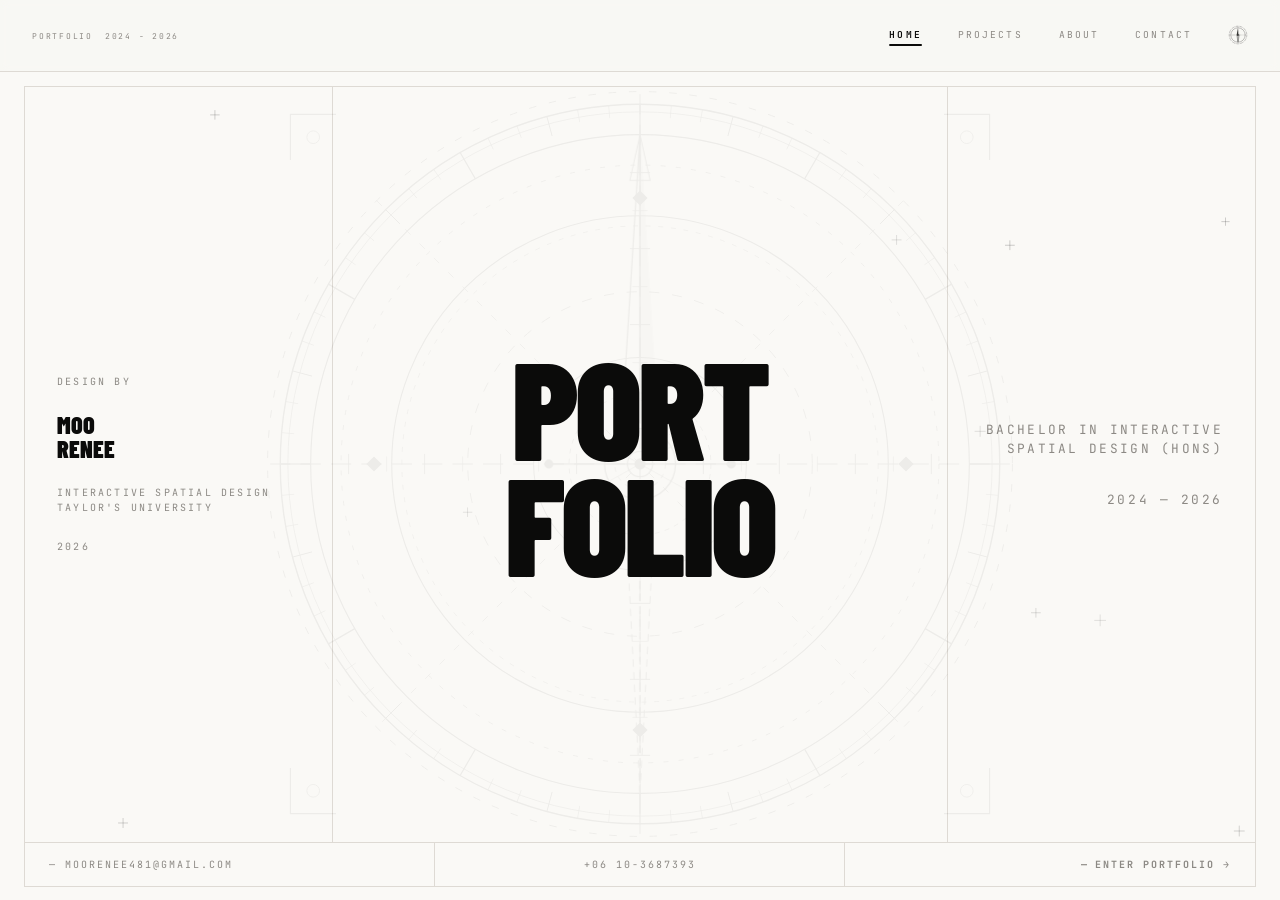
==== index.html @ 964633f4 "Add files via upload" ====
<!DOCTYPE html>
<html lang="en">
<head>
  <meta charset="UTF-8" />
  <meta http-equiv="Cache-Control" content="no-cache, no-store, must-revalidate" />
  <meta http-equiv="Pragma" content="no-cache" />
  <meta http-equiv="Expires" content="0" />
  <!-- Google tag (gtag.js) — Google Analytics 4 Realtime Tracking -->
  <script async src="https://www.googletagmanager.com/gtag/js?id=G-L3RMZZSKTZ"></script>
  <script>
    window.dataLayer = window.dataLayer || [];
    function gtag(){dataLayer.push(arguments);}
    gtag('js', new Date());
    gtag('config', 'G-L3RMZZSKTZ');
  </script>

  <!-- Instant Route & Anti-FOUC Pre-activation: Prevents flash of old/previous version on reload & navigation -->
  <script>
    (function() {
      // 1. Anti-FOUC: Prevent painting stale fallback HTML until first dynamic render
      document.documentElement.classList.add('anti-fouc');

      // 2. Early route switch to requested section
      var h = (window.location.hash || '').replace('#', '') || 'home';
      var v = 'home';
      if (h.startsWith('project/')) {
        v = 'project-detail';
      } else if (['about', 'projects', 'contact'].indexOf(h) !== -1) {
        v = h;
      }
      var style = document.createElement('style');
      style.id = 'early-route-style';
      if (v === 'home') {
        style.textContent = '#view-home { display: flex !important; opacity: 1 !important; }';
      } else {
        style.textContent = '#view-home { display: none !important; opacity: 0 !important; } #view-' + v + ' { display: block !important; opacity: 1 !important; }';
      }
      document.head.appendChild(style);

      // Safety fallback timer: only remove anti-fouc after 2500ms if script.js fails to initialize
      setTimeout(function() {
        document.documentElement.classList.remove('anti-fouc');
        var es = document.getElementById('early-route-style');
        if (es) es.remove();
      }, 2500);

      // 3. Early profile card hide if stored or set as hidden in defaults
      try {
        var rawCache = localStorage.getItem('moo_renee_portfolio_data_v3');
        var shouldHideCard = true;
        if (rawCache) {
          var parsed = JSON.parse(rawCache);
          if (parsed) {
            var isCardDisabled = (parsed.sectionVisibility && parsed.sectionVisibility.aboutProfileCard === false) ||
                                 (parsed.profile && parsed.profile.showProfileCard === false) ||
                                 (parsed.about && parsed.about.showProfileCard === false);
            var isCardEnabled = (parsed.sectionVisibility && parsed.sectionVisibility.aboutProfileCard === true) ||
                                (parsed.profile && parsed.profile.showProfileCard === true);
            if (isCardEnabled && !isCardDisabled) {
              shouldHideCard = false;
            } else {
              shouldHideCard = true;
            }
          }
        }
        if (shouldHideCard) {
          var sc = document.createElement('style');
          sc.id = 'early-hide-profile-card-style';
          sc.textContent = '#about-profile-card, .about-profile-card { display: none !important; }';
          document.head.appendChild(sc);
        }
      } catch(e) {}
    })();
  </script>
  <meta name="viewport" content="width=device-width, initial-scale=1.0" />
  <title>Moo Renee — Interactive Spatial Design Portfolio 2024–2026</title>
  
  <!-- High-End Editorial & Architectural Fonts from Figma -->
  <link rel="preconnect" href="https://fonts.googleapis.com">
  <link rel="preconnect" href="https://fonts.gstatic.com" crossorigin>
  <link href="https://fonts.googleapis.com/css2?family=Barlow+Condensed:wght@800;900&family=JetBrains+Mono:wght@400;500;700&family=Anton&family=Plus+Jakarta+Sans:wght@300;400;500;600;700;800&family=Space+Grotesk:wght@400;500;600;700&display=swap" rel="stylesheet">
  
  <!-- Primary SEO Meta Tags for Search Engines & Discovery -->
  <meta name="title" content="Moo Renee — Interactive Spatial Design Portfolio 2024–2026" />
  <meta name="description" content="Official design portfolio of Moo Renee — Bachelor in Interactive Spatial Design (Hons) at Taylor's University. Showcasing 17 works across spatial installations, AR/VR, UI/UX, and physical computing including 'Where the Demon Breathes' (When the Ocean Breathes), PIZ DI, QuickSight, and immersive environments." />
  <meta name="keywords" content="Moo Renee, Renee Moo, Interactive Spatial Design, Where the Demon Breathes, when the ocean breath, ocean breath, Taylor's University, Spatial Installation, Physical Computing, Sound Sculpture, AR VR, UI UX, Game Design, Design Portfolio, Kuala Lumpur Malaysia" />
  <meta name="author" content="Moo Renee" />
  <meta name="robots" content="index, follow, max-image-preview:large, max-snippet:-1, max-video-preview:-1" />

  <!-- Open Graph / Facebook / LinkedIn / WhatsApp Social Sharing -->
  <meta property="og:type" content="website" />
  <meta property="og:url" content="./" />
  <meta property="og:title" content="Moo Renee — Interactive Spatial Design Portfolio 2024–2026" />
  <meta property="og:description" content="Interactive Spatial Design portfolio of Moo Renee. Featuring 17 works across spatial installations, AR/VR, UI/UX, and physical computing including 'Where the Demon Breathes' (When the Ocean Breathes)." />
  <meta property="og:image" content="https://images.unsplash.com/photo-1518709268805-4e9042af9f23?w=1200&auto=format&fit=crop&q=80" />
  <meta property="og:site_name" content="Moo Renee Portfolio" />

  <!-- Twitter Card Meta -->
  <meta name="twitter:card" content="summary_large_image" />
  <meta name="twitter:title" content="Moo Renee — Interactive Spatial Design Portfolio" />
  <meta name="twitter:description" content="17 interactive spatial design works including 'Where the Demon Breathes' (When the Ocean Breathes), physical computing, AR/VR, and generative media." />
  <meta name="twitter:image" content="https://images.unsplash.com/photo-1518709268805-4e9042af9f23?w=1200&auto=format&fit=crop&q=80" />

  <!-- Schema.org JSON-LD Structured Data for Google Search Indexing -->
  <script type="application/ld+json">
  {
    "@context": "https://schema.org",
    "@graph": [
      {
        "@type": "Person",
        "@id": "#person",
        "name": "Moo Renee",
        "alternateName": ["Renee Moo", "Moo Renee Design"],
        "jobTitle": "Interactive Spatial Designer",
        "description": "Design student specialising in UI/UX, Visual Design, 3D Modeling, and Interactive Spatial Installations.",
        "alumniOf": {
          "@type": "CollegeOrUniversity",
          "name": "Taylor's University"
        },
        "sameAs": [
          "https://behance.net/reneemoo",
          "https://linktr.ee/reneemoo"
        ]
      },
      {
        "@type": "WebSite",
        "@id": "#website",
        "name": "Moo Renee — Interactive Spatial Design Portfolio",
        "url": "./",
        "author": { "@id": "#person" },
        "description": "Portfolio of 17 works across academic study, competitions, and professional practice."
      },
      {
        "@type": "ItemList",
        "name": "Featured Design Projects",
        "description": "Curated catalog of 17 interactive spatial, 3D, AR/VR, and UI/UX design projects.",
        "itemListElement": [
          {
            "@type": "ListItem",
            "position": 1,
            "item": {
              "@type": "VisualArtwork",
              "name": "Where the Demon Breathes",
              "alternateName": "When the Ocean Breathes",
              "artform": "Interactive Spatial Installation",
              "artMedium": "Physical Computing, Responsive Lighting, Sound Sculptures",
              "dateCreated": "2025",
              "creator": { "@id": "#person" },
              "description": "Interactive spatial installation exploring the threshold between darkness and breath dynamics through responsive lighting sensors and sound sculptures.",
              "keywords": "Where the Demon Breathes, when the ocean breath, ocean breath, breath dynamics, sound sculpture, spatial installation, physical computing"
            }
          },
          {
            "@type": "ListItem",
            "position": 2,
            "item": {
              "@type": "VisualArtwork",
              "name": "QuickSight",
              "artform": "Product & Spatial Computing Prototype",
              "dateCreated": "2024",
              "creator": { "@id": "#person" },
              "description": "Spatial computing accessory for rapid eye-tracking interaction and micro-gesture navigation.",
              "keywords": "QuickSight, eye-tracking, spatial computing, product design"
            }
          },
          {
            "@type": "ListItem",
            "position": 3,
            "item": {
              "@type": "VisualArtwork",
              "name": "Quest for the Scattered Crystal",
              "artform": "3D Adventure & Virtual Environment",
              "dateCreated": "2024",
              "creator": { "@id": "#person" },
              "description": "Immersive narrative 3D environment designed in Unreal Engine and Blender with dynamic spatial audio.",
              "keywords": "Quest for the Scattered Crystal, 3D environment, Unreal Engine, Blender"
            }
          },
          {
            "@type": "ListItem",
            "position": 4,
            "item": {
              "@type": "VisualArtwork",
              "name": "MOJAY",
              "artform": "Mobile Application & Brand Experience",
              "dateCreated": "2024",
              "creator": { "@id": "#person" },
              "description": "End-to-end design system and mobile application for interactive spatial event wayfinding.",
              "keywords": "MOJAY, UI/UX, mobile app, wayfinding"
            }
          },
          {
            "@type": "ListItem",
            "position": 5,
            "item": {
              "@type": "VisualArtwork",
              "name": "Deline Album",
              "artform": "Generative Spatial Media Installation",
              "dateCreated": "2024",
              "creator": { "@id": "#person" },
              "description": "TouchDesigner and sensor-driven audio-visual performance piece translating biometric audio data.",
              "keywords": "Deline Album, TouchDesigner, generative spatial media"
            }
          },
          {
            "@type": "ListItem",
            "position": 6,
            "item": {
              "@type": "VisualArtwork",
              "name": "Entangled World",
              "artform": "Interactive Projection Mapping Chamber",
              "dateCreated": "2024",
              "creator": { "@id": "#person" },
              "description": "Four-wall immersive projection environment reacting to multi-user presence.",
              "keywords": "Entangled World, projection mapping, immersive chamber"
            }
          },
          {
            "@type": "ListItem",
            "position": 7,
            "item": {
              "@type": "VisualArtwork",
              "name": "Aura Gallery",
              "artform": "Virtual Reality Spatial Exhibition",
              "dateCreated": "2024",
              "creator": { "@id": "#person" },
              "description": "WebXR multi-user virtual art gallery designed for browser and headset exploration.",
              "keywords": "Aura Gallery, WebXR, virtual reality, virtual gallery"
            }
          },
          {
            "@type": "ListItem",
            "position": 8,
            "item": {
              "@type": "VisualArtwork",
              "name": "Physiotherapy Center",
              "artform": "Spatial Interior Architecture & Wayfinding",
              "dateCreated": "2024",
              "creator": { "@id": "#person" },
              "description": "Human-centric rehabilitation clinic layout optimizing patient recovery journeys.",
              "keywords": "Physiotherapy Center, interior architecture, healthcare wayfinding"
            }
          },
          {
            "@type": "ListItem",
            "position": 9,
            "item": {
              "@type": "VisualArtwork",
              "name": "Illustration & Visual Narrative",
              "artform": "Visual Storytelling & Character Design",
              "dateCreated": "2024",
              "creator": { "@id": "#person" },
              "description": "Editorial illustration series investigating urban solitude and emotional geography.",
              "keywords": "Illustration, visual narrative, character design"
            }
          },
          {
            "@type": "ListItem",
            "position": 10,
            "item": {
              "@type": "VisualArtwork",
              "name": "Wonder Window",
              "artform": "Public Interactive Storefront Installation",
              "dateCreated": "2025",
              "creator": { "@id": "#person" },
              "description": "Terang Competition 2025 Finalist. Transparent OLED display interface.",
              "keywords": "Wonder Window, Terang Competition 2025, storefront installation"
            }
          },
          {
            "@type": "ListItem",
            "position": 11,
            "item": {
              "@type": "VisualArtwork",
              "name": "PIZ DI",
              "artform": "Mixed Reality Cognitive Game",
              "dateCreated": "2024",
              "creator": { "@id": "#person" },
              "description": "XR Jam 2024 Mental Health mixed reality game with meditative spatial coordination and breathing exercises.",
              "keywords": "PIZ DI, XR Jam 2024, Mixed Reality, mental health, breathing exercises"
            }
          },
          {
            "@type": "ListItem",
            "position": 12,
            "item": {
              "@type": "VisualArtwork",
              "name": "RE : AD",
              "artform": "Augmented Reality Heritage Wayfinding",
              "dateCreated": "2024",
              "creator": { "@id": "#person" },
              "description": "AR Fest KL Top 5 Finalist. Location-based mobile AR application reviving heritage architectural facades.",
              "keywords": "RE : AD, AR Fest KL, augmented reality heritage"
            }
          },
          {
            "@type": "ListItem",
            "position": 13,
            "item": {
              "@type": "VisualArtwork",
              "name": "City 37°C",
              "artform": "Urban Climate Speculative Exhibition",
              "dateCreated": "2024",
              "creator": { "@id": "#person" },
              "description": "Superior Culture Competition Silver Award. Climate simulation and interactive tactile landscape.",
              "keywords": "City 37°C, climate speculative exhibition, Silver Award"
            }
          },
          {
            "@type": "ListItem",
            "position": 14,
            "item": {
              "@type": "VisualArtwork",
              "name": "Cheer Mori Cheer",
              "artform": "Pre-U Mascot & Spatial Experience Identity",
              "dateCreated": "2024",
              "creator": { "@id": "#person" },
              "description": "Pre-U Logo Proposal Top 10. Modular brand identity and pop-up architectural booth.",
              "keywords": "Cheer Mori Cheer, spatial experience identity"
            }
          },
          {
            "@type": "ListItem",
            "position": 15,
            "item": {
              "@type": "VisualArtwork",
              "name": "Illustration Compilation",
              "artform": "Cross-Strait Distinction Gallery",
              "dateCreated": "2024",
              "creator": { "@id": "#person" },
              "description": "Cross-Strait Pin Art Distinction Award. Anthology of speculative architectural drawings.",
              "keywords": "Illustration Compilation, Cross-Strait Distinction Award"
            }
          },
          {
            "@type": "ListItem",
            "position": 16,
            "item": {
              "@type": "VisualArtwork",
              "name": "MOS Mythictolspace",
              "artform": "Virtual Production Stage & 3D Assets",
              "dateCreated": "2024",
              "creator": { "@id": "#person" },
              "description": "Studio internship lead 3D modeling and lighting for real-time virtual production.",
              "keywords": "MOS Mythictolspace, virtual production, 3D modeling"
            }
          },
          {
            "@type": "ListItem",
            "position": 17,
            "item": {
              "@type": "VisualArtwork",
              "name": "AUK Technical Training 2024",
              "artform": "Real-time Unreal Engine Stage & Lighting Pipeline",
              "dateCreated": "2024",
              "creator": { "@id": "#person" },
              "description": "Technical artist residency focusing on Unreal Engine 5 virtual production stages.",
              "keywords": "AUK Technical Training, Unreal Engine 5, virtual production stage"
            }
          }
        ]
      }
    ]
  }
  </script>

  <link rel="stylesheet" href="styles.css?v=20261101_0015" />
</head>
<body class="site-body">

  <!-- ================= TOP HEADER ================= -->
  <header class="site-header" id="site-header">
    <div class="header-inner">
      <div class="header-portfolio-brand">
        <a href="#home" class="brand-link" id="header-brand-link" title="PORTFOLIO">
          <div class="header-compass-mini" id="header-compass-mini" aria-hidden="true" title="Compass">
            <svg viewBox="0 0 100 100" class="header-compass-mini-svg">
              <circle cx="50" cy="50" r="46" fill="none" stroke="currentColor" stroke-width="1.2" stroke-dasharray="2 3" />
              <circle cx="50" cy="50" r="39" fill="none" stroke="currentColor" stroke-width="0.8" />
              <line x1="50" y1="4" x2="50" y2="96" stroke="currentColor" stroke-width="0.7" stroke-dasharray="3 3" />
              <line x1="4" y1="50" x2="96" y2="50" stroke="currentColor" stroke-width="0.7" stroke-dasharray="3 3" />
              <g class="header-compass-needle" id="header-compass-needle">
                <polygon points="50,14 46,50 50,55" fill="none" stroke="currentColor" stroke-width="1" />
                <polygon points="50,14 54,50 50,55" fill="currentColor" opacity="0.3" stroke="currentColor" stroke-width="1" />
                <polygon points="50,86 47,52 50,45" fill="none" stroke="currentColor" stroke-width="0.8" stroke-dasharray="2 2" />
                <circle cx="50" cy="50" r="4.5" fill="none" stroke="currentColor" stroke-width="1" />
                <circle cx="50" cy="50" r="1.5" fill="currentColor" />
              </g>
            </svg>
          </div>
          <div class="brand-text-col">
            <span class="mono-line"><span class="secret-p-trigger" id="brand-p-trigger">P</span>ORTFOLIO</span>
            <span class="mono-line">2024–26</span>
          </div>
        </a>
      </div>

      <nav class="header-nav" id="main-nav" aria-label="Main Navigation">
        <a href="#home" class="nav-tab active" data-view="home">HOME</a>
        <a href="#about" class="nav-tab" data-view="about">ABOUT</a>
        <a href="#projects" class="nav-tab" data-view="projects">PROJECTS</a>
        <a href="#contact" class="nav-tab" data-view="contact">CONTACT</a>
        <button type="button" class="nav-tab nav-theme-toggle" id="nav-theme-toggle" aria-label="Toggle Blueprint Navy Theme" title="Toggle Blue Theme">
          <svg viewBox="0 0 100 100" class="theme-compass-icon" aria-hidden="true">
            <circle cx="50" cy="50" r="44" fill="none" stroke="currentColor" stroke-width="2.5" stroke-dasharray="3 4" />
            <circle cx="50" cy="50" r="36" fill="none" stroke="currentColor" stroke-width="1.6" />
            <line x1="50" y1="8" x2="50" y2="92" stroke="currentColor" stroke-width="1.6" stroke-dasharray="3 3" />
            <line x1="8" y1="50" x2="92" y2="50" stroke="currentColor" stroke-width="1.6" stroke-dasharray="3 3" />
            <g class="theme-compass-needle" id="nav-compass-needle">
              <polygon points="50,16 43,50 50,55" fill="currentColor" />
              <polygon points="50,16 57,50 50,55" fill="currentColor" opacity="0.3" />
              <polygon points="50,84 43,50 50,45" fill="none" stroke="currentColor" stroke-width="1.4" />
              <polygon points="50,84 57,50 50,45" fill="none" stroke="currentColor" stroke-width="1.4" />
              <circle cx="50" cy="50" r="4" fill="currentColor" />
            </g>
          </svg>
        </button>
        <a href="admin.html" class="nav-tab nav-edit-link" id="nav-edit-tab" style="display: none;">EDITOR &nearr;</a>
        <button type="button" class="nav-tab nav-logout-btn" id="nav-logout-btn" style="display: none;" title="Exit editing mode">LOG OUT</button>
      </nav>

      <div class="header-right-action" aria-hidden="true"></div>

      <!-- Mobile Hamburger Button -->
      <button class="mobile-menu-btn" id="mobile-menu-btn" aria-label="Toggle navigation menu" aria-expanded="false">
        <span class="menu-line"></span>
        <span class="menu-line"></span>
      </button>
    </div>
  </header>

  <!-- Mobile Drawer Overlay -->
  <div class="mobile-drawer" id="mobile-drawer">
    <div class="drawer-header">
      <span class="drawer-title">PORTFOLIO 2024–26</span>
      <button class="drawer-close-btn" id="drawer-close-btn" aria-label="Close menu">&times;</button>
    </div>
    <div class="drawer-body">
      <a href="#home" class="drawer-link" data-view="home"><span>01</span> Home</a>
      <a href="#about" class="drawer-link" data-view="about"><span>02</span> About</a>
      <a href="#projects" class="drawer-link" data-view="projects"><span>03</span> Projects</a>
      <a href="#contact" class="drawer-link" data-view="contact"><span>04</span> Contact</a>
      <button type="button" class="drawer-link drawer-theme-btn" id="drawer-theme-btn"><span>✦</span> Switch Blue Theme</button>
      <a href="admin.html" class="drawer-link drawer-edit-link" id="drawer-edit-tab" style="display: none;"><span>05</span> Editor &nearr;</a>
      <button type="button" class="drawer-link drawer-logout-btn" id="drawer-logout-btn" style="display: none;"><span>06</span> Log Out</button>
    </div>
    <div class="drawer-footer">
      <p class="drawer-inst-text" id="drawer-institution">Taylor's University • Interactive Spatial Design</p>
    </div>
  </div>

  <!-- ================= MAIN VIEWPORT CONTAINER ================= -->
  <main class="app-viewport" id="app-viewport">

    <!-- ================= VIEW 1: HOME (ARCHITECTURAL 100VH GRID) ================= -->
    <section class="page-view" id="view-home">
      <div class="home-paper-stage">
        
        <!-- Inset Architectural Grid Container -->
        <div class="home-grid-container" id="home-interactive-stage">
          
          <!-- Background Interactive Canvas (Plus Symbol Animation Only) -->
          <canvas class="home-spatial-canvas" id="home-spatial-canvas" aria-hidden="true"></canvas>

          <!-- Background Grid Columns Overlay: 1fr 1fr 2fr 1fr 1fr (Center 2 merged into 1) -->
          <div class="home-grid-columns" aria-hidden="true">
            <div class="grid-line-col"></div>
            <div class="grid-line-col"></div>
            <div class="grid-line-col"></div>
            <div class="grid-line-col"></div>
            <div class="grid-line-col"></div>
          </div>

          <!-- Main Hero Content Stage -->
          <div class="home-grid-content">
            
            <!-- Left Info Column -->
            <div class="home-left-col">
              <span class="home-des-by" id="home-des-by-label">DES. BY</span>
              <div class="home-designer-title" id="home-designer-name">
                <span class="d-line">MOO</span>
                <span class="d-line">RENEE</span>
              </div>
              <div class="home-meta-lines" id="home-discipline-sub">
                INTERACTIVE SPATIAL<br />
                DESIGN<br />
                TAYLOR'S UNIVERSITY
              </div>
              <div class="home-year-copyright" id="home-copyright-text">©2026</div>
            </div>

            <!-- Central Monumental Typography: PORT / FOLIO -->
            <div class="home-center-hero" id="home-center-hero">
              <!-- Big Architectural Compass Watermark Centered with Low Opacity -->
              <div class="hero-center-compass" id="hero-center-compass" aria-hidden="true">
                <svg class="compass-circle-svg" viewBox="0 0 300 300">
                  <!-- Outer Architectural Drafting Dial & Calibration Rings -->
                  <g class="compass-rings-group">
                    <!-- Outer framing rings -->
                    <circle cx="150" cy="150" r="147" fill="none" stroke="currentColor" stroke-width="0.35" stroke-dasharray="3 5" />
                    <circle cx="150" cy="150" r="142" fill="none" stroke="currentColor" stroke-width="0.55" />
                    <circle cx="150" cy="150" r="139" fill="none" stroke="currentColor" stroke-width="0.28" />
                    <circle cx="150" cy="150" r="130" fill="none" stroke="currentColor" stroke-width="0.45" />

                    <!-- Degree Calibration Radial Ticks (72 ticks: 30° major, 15° intermediate, 5° minor) -->
                    <g class="compass-ticks" stroke="currentColor">
                      <!-- Major 30° Ticks (12) -->
                      <line x1="150" y1="8" x2="150" y2="20" stroke-width="0.5" transform="rotate(0 150 150)" />
                      <line x1="150" y1="8" x2="150" y2="20" stroke-width="0.5" transform="rotate(30 150 150)" />
                      <line x1="150" y1="8" x2="150" y2="20" stroke-width="0.5" transform="rotate(60 150 150)" />
                      <line x1="150" y1="8" x2="150" y2="20" stroke-width="0.5" transform="rotate(90 150 150)" />
                      <line x1="150" y1="8" x2="150" y2="20" stroke-width="0.5" transform="rotate(120 150 150)" />
                      <line x1="150" y1="8" x2="150" y2="20" stroke-width="0.5" transform="rotate(150 150 150)" />
                      <line x1="150" y1="8" x2="150" y2="20" stroke-width="0.5" transform="rotate(180 150 150)" />
                      <line x1="150" y1="8" x2="150" y2="20" stroke-width="0.5" transform="rotate(210 150 150)" />
                      <line x1="150" y1="8" x2="150" y2="20" stroke-width="0.5" transform="rotate(240 150 150)" />
                      <line x1="150" y1="8" x2="150" y2="20" stroke-width="0.5" transform="rotate(270 150 150)" />
                      <line x1="150" y1="8" x2="150" y2="20" stroke-width="0.5" transform="rotate(300 150 150)" />
                      <line x1="150" y1="8" x2="150" y2="20" stroke-width="0.5" transform="rotate(330 150 150)" />

                      <!-- Intermediate 15° Ticks (12) -->
                      <line x1="150" y1="8" x2="150" y2="16" stroke-width="0.36" transform="rotate(15 150 150)" />
                      <line x1="150" y1="8" x2="150" y2="16" stroke-width="0.36" transform="rotate(45 150 150)" />
                      <line x1="150" y1="8" x2="150" y2="16" stroke-width="0.36" transform="rotate(75 150 150)" />
                      <line x1="150" y1="8" x2="150" y2="16" stroke-width="0.36" transform="rotate(105 150 150)" />
                      <line x1="150" y1="8" x2="150" y2="16" stroke-width="0.36" transform="rotate(135 150 150)" />
                      <line x1="150" y1="8" x2="150" y2="16" stroke-width="0.36" transform="rotate(165 150 150)" />
                      <line x1="150" y1="8" x2="150" y2="16" stroke-width="0.36" transform="rotate(195 150 150)" />
                      <line x1="150" y1="8" x2="150" y2="16" stroke-width="0.36" transform="rotate(225 150 150)" />
                      <line x1="150" y1="8" x2="150" y2="16" stroke-width="0.36" transform="rotate(255 150 150)" />
                      <line x1="150" y1="8" x2="150" y2="16" stroke-width="0.36" transform="rotate(285 150 150)" />
                      <line x1="150" y1="8" x2="150" y2="16" stroke-width="0.36" transform="rotate(315 150 150)" />
                      <line x1="150" y1="8" x2="150" y2="16" stroke-width="0.36" transform="rotate(345 150 150)" />

                      <!-- Minor 5° Ticks (48) -->
                      <line x1="150" y1="8" x2="150" y2="13" stroke-width="0.25" transform="rotate(5 150 150)" />
                      <line x1="150" y1="8" x2="150" y2="13" stroke-width="0.25" transform="rotate(10 150 150)" />
                      <line x1="150" y1="8" x2="150" y2="13" stroke-width="0.25" transform="rotate(20 150 150)" />
                      <line x1="150" y1="8" x2="150" y2="13" stroke-width="0.25" transform="rotate(25 150 150)" />
                      <line x1="150" y1="8" x2="150" y2="13" stroke-width="0.25" transform="rotate(35 150 150)" />
                      <line x1="150" y1="8" x2="150" y2="13" stroke-width="0.25" transform="rotate(40 150 150)" />
                      <line x1="150" y1="8" x2="150" y2="13" stroke-width="0.25" transform="rotate(50 150 150)" />
                      <line x1="150" y1="8" x2="150" y2="13" stroke-width="0.25" transform="rotate(55 150 150)" />
                      <line x1="150" y1="8" x2="150" y2="13" stroke-width="0.25" transform="rotate(65 150 150)" />
                      <line x1="150" y1="8" x2="150" y2="13" stroke-width="0.25" transform="rotate(70 150 150)" />
                      <line x1="150" y1="8" x2="150" y2="13" stroke-width="0.25" transform="rotate(80 150 150)" />
                      <line x1="150" y1="8" x2="150" y2="13" stroke-width="0.25" transform="rotate(85 150 150)" />
                      <line x1="150" y1="8" x2="150" y2="13" stroke-width="0.25" transform="rotate(95 150 150)" />
                      <line x1="150" y1="8" x2="150" y2="13" stroke-width="0.25" transform="rotate(100 150 150)" />
                      <line x1="150" y1="8" x2="150" y2="13" stroke-width="0.25" transform="rotate(110 150 150)" />
                      <line x1="150" y1="8" x2="150" y2="13" stroke-width="0.25" transform="rotate(115 150 150)" />
                      <line x1="150" y1="8" x2="150" y2="13" stroke-width="0.25" transform="rotate(125 150 150)" />
                      <line x1="150" y1="8" x2="150" y2="13" stroke-width="0.25" transform="rotate(130 150 150)" />
                      <line x1="150" y1="8" x2="150" y2="13" stroke-width="0.25" transform="rotate(140 150 150)" />
                      <line x1="150" y1="8" x2="150" y2="13" stroke-width="0.25" transform="rotate(145 150 150)" />
                      <line x1="150" y1="8" x2="150" y2="13" stroke-width="0.25" transform="rotate(155 150 150)" />
                      <line x1="150" y1="8" x2="150" y2="13" stroke-width="0.25" transform="rotate(160 150 150)" />
                      <line x1="150" y1="8" x2="150" y2="13" stroke-width="0.25" transform="rotate(170 150 150)" />
                      <line x1="150" y1="8" x2="150" y2="13" stroke-width="0.25" transform="rotate(175 150 150)" />
                      <line x1="150" y1="8" x2="150" y2="13" stroke-width="0.25" transform="rotate(185 150 150)" />
                      <line x1="150" y1="8" x2="150" y2="13" stroke-width="0.25" transform="rotate(190 150 150)" />
                      <line x1="150" y1="8" x2="150" y2="13" stroke-width="0.25" transform="rotate(200 150 150)" />
                      <line x1="150" y1="8" x2="150" y2="13" stroke-width="0.25" transform="rotate(205 150 150)" />
                      <line x1="150" y1="8" x2="150" y2="13" stroke-width="0.25" transform="rotate(215 150 150)" />
                      <line x1="150" y1="8" x2="150" y2="13" stroke-width="0.25" transform="rotate(220 150 150)" />
                      <line x1="150" y1="8" x2="150" y2="13" stroke-width="0.25" transform="rotate(230 150 150)" />
                      <line x1="150" y1="8" x2="150" y2="13" stroke-width="0.25" transform="rotate(235 150 150)" />
                      <line x1="150" y1="8" x2="150" y2="13" stroke-width="0.25" transform="rotate(245 150 150)" />
                      <line x1="150" y1="8" x2="150" y2="13" stroke-width="0.25" transform="rotate(250 150 150)" />
                      <line x1="150" y1="8" x2="150" y2="13" stroke-width="0.25" transform="rotate(260 150 150)" />
                      <line x1="150" y1="8" x2="150" y2="13" stroke-width="0.25" transform="rotate(265 150 150)" />
                      <line x1="150" y1="8" x2="150" y2="13" stroke-width="0.25" transform="rotate(275 150 150)" />
                      <line x1="150" y1="8" x2="150" y2="13" stroke-width="0.25" transform="rotate(280 150 150)" />
                      <line x1="150" y1="8" x2="150" y2="13" stroke-width="0.25" transform="rotate(290 150 150)" />
                      <line x1="150" y1="8" x2="150" y2="13" stroke-width="0.25" transform="rotate(295 150 150)" />
                      <line x1="150" y1="8" x2="150" y2="13" stroke-width="0.25" transform="rotate(305 150 150)" />
                      <line x1="150" y1="8" x2="150" y2="13" stroke-width="0.25" transform="rotate(310 150 150)" />
                      <line x1="150" y1="8" x2="150" y2="13" stroke-width="0.25" transform="rotate(320 150 150)" />
                      <line x1="150" y1="8" x2="150" y2="13" stroke-width="0.25" transform="rotate(325 150 150)" />
                      <line x1="150" y1="8" x2="150" y2="13" stroke-width="0.25" transform="rotate(335 150 150)" />
                      <line x1="150" y1="8" x2="150" y2="13" stroke-width="0.25" transform="rotate(340 150 150)" />
                      <line x1="150" y1="8" x2="150" y2="13" stroke-width="0.25" transform="rotate(350 150 150)" />
                      <line x1="150" y1="8" x2="150" y2="13" stroke-width="0.25" transform="rotate(355 150 150)" />
                    </g>

                    <!-- Concentric Inner Geometry Rings -->
                    <circle cx="150" cy="150" r="118" fill="none" stroke="currentColor" stroke-width="0.3" stroke-dasharray="2 4" />
                    <circle cx="150" cy="150" r="98" fill="none" stroke="currentColor" stroke-width="0.45" />
                    <circle cx="150" cy="150" r="94" fill="none" stroke="currentColor" stroke-width="0.26" stroke-dasharray="2 3" />
                    <circle cx="150" cy="150" r="68" fill="none" stroke="currentColor" stroke-width="0.32" stroke-dasharray="4 5" />
                    <circle cx="150" cy="150" r="42" fill="none" stroke="currentColor" stroke-width="0.4" />
                    <circle cx="150" cy="150" r="28" fill="none" stroke="currentColor" stroke-width="0.28" stroke-dasharray="2 2" />

                    <!-- Cardinal Axis Lines -->
                    <line x1="150" y1="4" x2="150" y2="296" stroke="currentColor" stroke-width="0.38" stroke-dasharray="8 4" />
                    <line x1="4" y1="150" x2="296" y2="150" stroke="currentColor" stroke-width="0.38" stroke-dasharray="8 4" />

                    <!-- Diagonal 45° Crosshairs -->
                    <line x1="46" y1="46" x2="254" y2="254" stroke="currentColor" stroke-width="0.26" stroke-dasharray="3 5" />
                    <line x1="254" y1="46" x2="46" y2="254" stroke="currentColor" stroke-width="0.26" stroke-dasharray="3 5" />

                    <!-- Metric Graduation Ticks along Vertical Axis -->
                    <line x1="146" y1="35" x2="154" y2="35" stroke="currentColor" stroke-width="0.35" />
                    <line x1="147" y1="50" x2="153" y2="50" stroke="currentColor" stroke-width="0.26" />
                    <line x1="146" y1="65" x2="154" y2="65" stroke="currentColor" stroke-width="0.35" />
                    <line x1="147" y1="80" x2="153" y2="80" stroke="currentColor" stroke-width="0.26" />
                    <line x1="146" y1="95" x2="154" y2="95" stroke="currentColor" stroke-width="0.35" />
                    <line x1="147" y1="110" x2="153" y2="110" stroke="currentColor" stroke-width="0.26" />
                    <line x1="146" y1="125" x2="154" y2="125" stroke="currentColor" stroke-width="0.35" />
                    <line x1="146" y1="175" x2="154" y2="175" stroke="currentColor" stroke-width="0.35" />
                    <line x1="147" y1="190" x2="153" y2="190" stroke="currentColor" stroke-width="0.26" />
                    <line x1="146" y1="205" x2="154" y2="205" stroke="currentColor" stroke-width="0.35" />
                    <line x1="147" y1="220" x2="153" y2="220" stroke="currentColor" stroke-width="0.26" />
                    <line x1="146" y1="235" x2="154" y2="235" stroke="currentColor" stroke-width="0.35" />
                    <line x1="147" y1="250" x2="153" y2="250" stroke="currentColor" stroke-width="0.26" />
                    <line x1="146" y1="265" x2="154" y2="265" stroke="currentColor" stroke-width="0.35" />

                    <!-- Metric Graduation Ticks along Horizontal Axis -->
                    <line x1="35" y1="146" x2="35" y2="154" stroke="currentColor" stroke-width="0.35" />
                    <line x1="50" y1="147" x2="50" y2="153" stroke="currentColor" stroke-width="0.26" />
                    <line x1="65" y1="146" x2="65" y2="154" stroke="currentColor" stroke-width="0.35" />
                    <line x1="80" y1="147" x2="80" y2="153" stroke="currentColor" stroke-width="0.26" />
                    <line x1="95" y1="146" x2="95" y2="154" stroke="currentColor" stroke-width="0.35" />
                    <line x1="110" y1="147" x2="110" y2="153" stroke="currentColor" stroke-width="0.26" />
                    <line x1="125" y1="146" x2="125" y2="154" stroke="currentColor" stroke-width="0.35" />
                    <line x1="175" y1="146" x2="175" y2="154" stroke="currentColor" stroke-width="0.35" />
                    <line x1="190" y1="147" x2="190" y2="153" stroke="currentColor" stroke-width="0.26" />
                    <line x1="205" y1="146" x2="205" y2="154" stroke="currentColor" stroke-width="0.35" />
                    <line x1="220" y1="147" x2="220" y2="153" stroke="currentColor" stroke-width="0.26" />
                    <line x1="235" y1="146" x2="235" y2="154" stroke="currentColor" stroke-width="0.35" />
                    <line x1="250" y1="147" x2="250" y2="153" stroke="currentColor" stroke-width="0.26" />
                    <line x1="265" y1="146" x2="265" y2="154" stroke="currentColor" stroke-width="0.35" />

                    <!-- Cardinal Diamond Accent Nodes -->
                    <polygon points="150,42 147,45 150,48 153,45" fill="currentColor" />
                    <polygon points="150,252 147,255 150,258 153,255" fill="currentColor" />
                    <polygon points="42,150 45,147 48,150 45,153" fill="currentColor" />
                    <polygon points="252,150 255,147 258,150 255,153" fill="currentColor" />

                    <!-- 4 Corner Architectural Drafting Registration Brackets -->
                    <path d="M 12 30 L 12 12 L 30 12" fill="none" stroke="currentColor" stroke-width="0.45" />
                    <path d="M 288 30 L 288 12 L 270 12" fill="none" stroke="currentColor" stroke-width="0.45" />
                    <path d="M 12 270 L 12 288 L 30 288" fill="none" stroke="currentColor" stroke-width="0.45" />
                    <path d="M 288 270 L 288 288 L 270 288" fill="none" stroke="currentColor" stroke-width="0.45" />
                    <circle cx="21" cy="21" r="2.5" fill="none" stroke="currentColor" stroke-width="0.3" />
                    <circle cx="279" cy="21" r="2.5" fill="none" stroke="currentColor" stroke-width="0.3" />
                    <circle cx="21" cy="279" r="2.5" fill="none" stroke="currentColor" stroke-width="0.3" />
                    <circle cx="279" cy="279" r="2.5" fill="none" stroke="currentColor" stroke-width="0.3" />
                  </g>

                  <!-- Architectural Drafting Needle Pointer (Rotates with Cursor) -->
                  <g class="compass-needle-group" id="compass-needle">
                    <!-- North Pointer: Faceted Wireframe Diamond -->
                    <polygon points="150,20 144,116 150,134" fill="none" stroke="currentColor" stroke-width="0.5" />
                    <polygon points="150,20 156,116 150,134" fill="currentColor" opacity="0.22" stroke="currentColor" stroke-width="0.5" />
                    <line x1="150" y1="20" x2="150" y2="134" stroke="currentColor" stroke-width="0.35" />
                    <polygon points="150,20 146,38 154,38" fill="none" stroke="currentColor" stroke-width="0.4" />

                    <!-- South Pointer: Dashed Drafting Counterbalance -->
                    <polygon points="150,280 145,184 150,166" fill="none" stroke="currentColor" stroke-width="0.38" stroke-dasharray="3 2" />
                    <polygon points="150,280 155,184 150,166" fill="none" stroke="currentColor" stroke-width="0.38" stroke-dasharray="3 2" />
                    <line x1="150" y1="166" x2="150" y2="280" stroke="currentColor" stroke-width="0.28" stroke-dasharray="2 2" />

                    <!-- Transverse Crossbar & Stabilizers -->
                    <line x1="114" y1="150" x2="186" y2="150" stroke="currentColor" stroke-width="0.42" />
                    <circle cx="114" cy="150" r="1.8" fill="currentColor" />
                    <circle cx="186" cy="150" r="1.8" fill="currentColor" />
                    <line x1="132" y1="140" x2="168" y2="160" stroke="currentColor" stroke-width="0.26" />
                    <line x1="132" y1="160" x2="168" y2="140" stroke="currentColor" stroke-width="0.26" />

                    <!-- Central Bearing & Pivot Jewel -->
                    <circle cx="150" cy="150" r="14" fill="none" stroke="currentColor" stroke-width="0.5" />
                    <circle cx="150" cy="150" r="10" fill="none" stroke="currentColor" stroke-width="0.3" stroke-dasharray="2 2" />
                    <circle cx="150" cy="150" r="5" fill="none" stroke="currentColor" stroke-width="0.45" />
                    <circle cx="150" cy="150" r="2.2" fill="currentColor" />
                  </g>
                </svg>
              </div>

              <div class="hero-wordmark-top" id="wordmark-top"><span class="hero-letter secret-p-trigger" id="hero-p-trigger" data-letter="P">P</span><span class="hero-letter" data-letter="O">O</span><span class="hero-letter" data-letter="R">R</span><span class="hero-letter" data-letter="T">T</span></div>
              <div class="hero-wordmark-bottom" id="wordmark-bottom"><span class="hero-letter" data-letter="F">F</span><span class="hero-letter" data-letter="O">O</span><span class="hero-letter" data-letter="L">L</span><span class="hero-letter" data-letter="I">I</span><span class="hero-letter" data-letter="O">O</span></div>
            </div>

            <!-- Right Meta Column -->
            <div class="home-right-col">
              <div class="home-right-discipline" id="home-right-discipline">INTERACTIVE SPATIAL DESIGN</div>
              <div class="home-right-years" id="home-right-years">2024 &mdash; 2026</div>
            </div>

          </div>

          <!-- Bottom Grid Info Bar (Connected Even Cells) -->
          <div class="home-bottom-grid-bar" id="home-bottom-bar">
            <div class="bottom-cell cell-email" id="home-email-box">
              <span class="dash">&mdash;</span>
              <a href="mailto:moorenee481@gmail.com" id="home-email-text">MOORENEE481@GMAIL.COM</a>
            </div>
            <div class="bottom-cell cell-phone" id="home-phone-box">
              <a href="tel:+06103687393" id="home-phone-text">+06 10-3687393</a>
            </div>
            <div class="bottom-cell cell-behance" id="home-behance-box" style="display: none;">
              <a href="#" target="_blank" rel="noopener" id="home-behance-text"></a>
            </div>
            <div class="bottom-cell cell-enter" id="home-enter-box">
              <a href="#projects" class="enter-portfolio-link" id="home-enter-link">
                <span class="dash">&mdash;</span> <span id="home-enter-text">ENTER PORTFOLIO &rarr;</span>
              </a>
            </div>
        </div>
      </div>

    </section>


    <!-- ================= VIEW 2: ABOUT (ACCORDING TO SHEET 01) ================= -->
    <section class="page-view" id="view-about">
      <!-- Background Interactive Canvas (+ Symbol Animation mirroring Homepage) -->
      <canvas class="subpage-spatial-canvas" id="about-spatial-canvas" aria-hidden="true"></canvas>
      
      <!-- Top Title Stage (Architectural 6-Column Header) -->
      <div class="subpage-header-stage">
        <!-- Inset Architectural Grid Container (6 Vertical Columns) -->
        <div class="arch-header-box arch-layout-about">
          <!-- Merged Box 1 & 2: 01 / ABOUT ME & Giant Title ABOUT -->
          <div class="arch-box arch-box-title">
            <div class="arch-box-top">
              <span class="arch-meta-index subpage-index" id="about-top-index">01 / ABOUT ME</span>
            </div>
            <div class="arch-box-bottom">
              <h1 class="subpage-giant-title" id="about-top-title">ABOUT</h1>
            </div>
          </div>

          <!-- Empty Column 3 -->
          <div class="arch-box-empty arch-col-3" aria-hidden="true"></div>

          <!-- Empty Column 4 -->
          <div class="arch-box-empty arch-col-4" aria-hidden="true"></div>

          <!-- Merged Box 5 & 6: INTERACTIVE SPATIAL DESIGN & Description in the boxes near right -->
          <div class="arch-box arch-box-desc">
            <div class="arch-box-top align-right">
              <span class="arch-meta-discipline subpage-discipline" id="about-top-discipline">INTERACTIVE SPATIAL DESIGN</span>
            </div>
            <div class="arch-box-bottom">
              <p class="subpage-intro-desc" id="about-top-desc">
                Background, education, capabilities and the experiences driving my practice.
              </p>
            </div>
          </div>
        </div>
      </div>

      <!-- Upper Content Section (Paper Tone #f4f3ef) -->
      <div class="about-upper-section">
        <div class="about-upper-inner">
          <div class="about-upper-grid">
            
            <!-- Left Column: Designing & Experiences + Bio + Tags -->
            <div class="about-bio-col">
              <h2 class="about-headline" id="about-headline-title">
                DESIGNING<br />
                SYSTEMS &<br />
                EXPERIENCES
              </h2>
              <p class="about-bio-paragraph" id="about-bio-text">
                Hi, I'm Renee &mdash; a Design student specialising in UI/UX, Visual Design, and 3D Modeling. Passionate about visual storytelling and problem-solving through design, I focus on enhancing user interactions with thoughtful storytelling techniques and intuitive digital experiences.
              </p>
              <div class="about-tags-row" id="about-skills-tags">
                <span class="pill-tag">UI/UX</span>
                <span class="pill-tag">AR/VR</span>
                <span class="pill-tag">GAME DESIGN</span>
                <span class="pill-tag">3D MODELING</span>
                <span class="pill-tag">PROJECTION MAPPING</span>
                <span class="pill-tag">ILLUSTRATION</span>
              </div>
            </div>

            <!-- Right Column: Profile Box + Education + Software -->
            <div class="about-creds-col">
              
              <!-- Profile Card (Hidden by default unless explicitly enabled) -->
              <div class="about-profile-card" id="about-profile-card" style="display: none;">
                <div class="profile-thumb-wrap">
                  <img 
                    src="https://images.unsplash.com/photo-1534528741775-53994a69daeb?w=500&auto=format&fit=crop&q=80" 
                    alt="Moo Renee" 
                    class="profile-thumb-img" 
                    id="about-portrait-img"
                  />
                </div>
                <div class="profile-info-wrap">
                  <div class="profile-name" id="about-profile-name">MOO RENEE</div>
                  <div class="profile-contact-list">
                    <div class="contact-entry" id="about-phone-entry">+06 10-3687393</div>
                    <div class="contact-entry" id="about-email-entry">MOORENEE481@GMAIL.COM</div>
                    <div class="contact-entry" id="about-behance-wrap" style="display: none;"><a href="#" target="_blank" rel="noopener" id="about-behance-entry"></a></div>
                    <div class="contact-entry" id="about-linktree-wrap"><a href="https://linktr.ee/reneemoo" target="_blank" rel="noopener" id="about-linktree-entry">LINKTR.EE/RENEEMOO</a></div>
                  </div>
                </div>
              </div>

              <!-- Education Block -->
              <div class="about-education-block" id="about-block-education">
                <div class="block-mini-title">EDUCATION</div>
                <div class="education-entries" id="about-education-list">
                  <!-- Injected via JavaScript from database -->
                </div>
              </div>

              <!-- Dual Row: Software + Language (Moved up to same section as education) -->
              <div class="about-creds-dual-row">
                <!-- Software Grid -->
                <div class="about-software-block" id="about-block-software">
                  <div class="block-mini-title">SOFTWARE</div>
                  <div class="software-squares-grid" id="about-software-grid">
                    <!-- Injected via JavaScript from database -->
                  </div>
                </div>

                <!-- Language Block -->
                <div class="about-language-block" id="group-languages">
                  <div class="block-mini-title">LANGUAGE</div>
                  <div class="matrix-lang-table" id="about-languages-table">
                    <!-- Injected via JavaScript from database -->
                  </div>
                </div>
              </div>

            </div>

          </div>

          <!-- 4-Column Stat Counters -->
          <div class="about-stats-grid" id="about-stats-container">
            <div class="stat-cell">
              <span class="stat-number">6+</span>
              <span class="stat-label">YEARS STUDYING DESIGN</span>
            </div>
            <div class="stat-cell">
              <span class="stat-number">17+</span>
              <span class="stat-label">PROJECTS COMPLETED</span>
            </div>
            <div class="stat-cell">
              <span class="stat-number">10</span>
              <span class="stat-label">COMPETITIONS ENTERED</span>
            </div>
            <div class="stat-cell">
              <span class="stat-number">7</span>
              <span class="stat-label">AWARDS & RECOGNITIONS</span>
            </div>
          </div>
        </div>
      </div>

      <!-- Lower Content Section (Stone Tone #eae8e2) -->
      <div class="about-lower-section">
        <div class="lower-section-header">
          <span class="lower-index">01</span>
          <span class="lower-title">SKILLS, EXPERIENCE & ACHIEVEMENTS</span>
        </div>

        <div class="about-four-column-matrix">
          
          <!-- Column 1: Technical Skills -->
          <div class="matrix-column" id="matrix-col-1">
            <div class="matrix-section-group" id="group-technical">
              <div class="matrix-subheading">TECHNICAL</div>
              <div class="matrix-pills-wrap" id="about-technical-pills"></div>
            </div>
          </div>

          <!-- Column 2: Personal Skills (Moved up beside Technical) -->
          <div class="matrix-column" id="matrix-col-2">
            <div class="matrix-section-group" id="group-personal">
              <div class="matrix-subheading">PERSONAL</div>
              <div class="matrix-pills-wrap" id="about-personal-pills"></div>
            </div>
          </div>

          <!-- Column 3: Experience & Achievements -->
          <div class="matrix-column" id="matrix-col-3">
            <div class="matrix-section-group" id="group-experience">
              <div class="matrix-subheading">EXPERIENCE</div>
              <div class="matrix-exp-list" id="about-experience-list"></div>
            </div>

            <div class="matrix-section-group" id="group-achievements">
              <div class="matrix-subheading">ACHIEVEMENTS</div>
              <div class="matrix-achieve-list" id="about-achievements-list"></div>
            </div>
          </div>

          <!-- Column 4: Competitions & Extracurricular -->
          <div class="matrix-column" id="matrix-col-4">
            <div class="matrix-section-group" id="group-competitions">
              <div class="matrix-subheading">COMPETITIONS & EXTRACURRICULAR</div>
              <div class="matrix-comp-list" id="about-competitions-list"></div>
            </div>
          </div>

        </div>

        <!-- Lower Custom Matrix Grid (Auto-Flows into 4 Columns and Multiple Rows) -->
        <div class="about-custom-matrix-row" id="about-custom-matrix-row">
          <!-- Populated dynamically via script.js -->
        </div>

      </div>

    </section>


    <!-- ================= VIEW 3: PROJECTS (ACCORDING TO SHEET 02) ================= -->
    <section class="page-view" id="view-projects">
      <!-- Background Interactive Canvas (+ Symbol Animation mirroring Homepage) -->
      <canvas class="projects-spatial-canvas" id="projects-spatial-canvas" aria-hidden="true"></canvas>
      
      <!-- Top Title Stage (Architectural 6-Column Header) -->
      <div class="subpage-header-stage">
        <!-- Inset Architectural Grid Container (6 Vertical Columns) -->
        <div class="arch-header-box arch-layout-projects">
          <!-- Merged Box 1, 2, 3: 02 / VIEW PROJECT & Giant Title PROJECTS -->
          <div class="arch-box arch-box-title">
            <div class="arch-box-top">
              <span class="arch-meta-index subpage-index" id="projects-top-index">02 / VIEW PROJECT</span>
            </div>
            <div class="arch-box-bottom">
              <h1 class="subpage-giant-title" id="projects-top-title">PROJECTS</h1>
            </div>
          </div>

          <!-- Empty Column 4 -->
          <div class="arch-box-empty arch-col-4" aria-hidden="true"></div>

          <!-- Merged Box 5 & 6: INTERACTIVE SPATIAL DESIGN & Description in the boxes near right -->
          <div class="arch-box arch-box-desc">
            <div class="arch-box-top align-right">
              <span class="arch-meta-discipline subpage-discipline" id="projects-top-discipline">INTERACTIVE SPATIAL DESIGN</span>
            </div>
            <div class="arch-box-bottom">
              <p class="subpage-intro-desc" id="projects-top-desc">
                Seventeen works across academic study, competitions and professional practice.
              </p>
            </div>
          </div>
        </div>
      </div>

      <!-- Primary Multi-Tier Catalog Filter Bar: Main Section & Sub Label -->
      <div class="projects-filter-bar">
        <!-- Tier 1: Main Section Filter (Competition / Internship / Academic) -->
        <div class="filter-tier-row main-section-row">
          <div class="filter-tier-label">MAIN SECTION</div>
          <div class="section-pills-row" id="section-pills-row">
            <button class="sec-pill-btn active" data-section="all">
              ALL SECTIONS <span class="count">17</span>
            </button>
            <button class="sec-pill-btn" data-section="competition">
              COMPETITION <span class="count">06</span>
            </button>
            <button class="sec-pill-btn" data-section="internship">
              INTERNSHIP <span class="count">02</span>
            </button>
            <button class="sec-pill-btn" data-section="academic">
              ACADEMIC <span class="count">09</span>
            </button>
          </div>
        </div>

        <!-- Tier 2: Sub-Label / Discipline Filter + Search + View Layout Switcher -->
        <div class="filter-tier-row sub-label-row">
          <div class="filter-tier-label">SUB LABEL</div>
          <div class="disc-pills-row" id="disc-pills-row">
            <button class="disc-pill-btn active" data-sublabel="all">
              ALL <span class="count">17</span>
            </button>
            <button class="disc-pill-btn" data-sublabel="ILLUSTRATION">
              ILLUSTRATION <span class="count">02</span>
            </button>
            <button class="disc-pill-btn" data-sublabel="3D">
              3D <span class="count">09</span>
            </button>
            <button class="disc-pill-btn" data-sublabel="UI/UX">
              UI/UX <span class="count">04</span>
            </button>
            <button class="disc-pill-btn" data-sublabel="INSTALLATION">
              INSTALLATION <span class="count">04</span>
            </button>
            <button class="disc-pill-btn" data-sublabel="AR / VR">
              AR / VR <span class="count">04</span>
            </button>
            <button class="disc-pill-btn" data-sublabel="GAME">
              GAME <span class="count">02</span>
            </button>
            <button class="disc-pill-btn" data-sublabel="PROJECTION">
              PROJECTION <span class="count">03</span>
            </button>
            <button class="disc-pill-btn" data-sublabel="PRODUCT">
              PRODUCT <span class="count">01</span>
            </button>
          </div>

          <!-- Utility Tools (Search & View Toggle) directly in the sub-label row -->
          <div class="filter-utility-tools">
            <!-- Inline Quick Search -->
            <div class="quick-search-box">
              <span class="search-icon-symbol" aria-hidden="true">&#x2315;</span>
              <input 
                type="text" 
                id="project-search-input" 
                class="clean-search-input" 
                placeholder="SEARCH CATALOG..." 
                autocomplete="off"
              />
              <button class="search-clear-btn" id="search-clear-btn" title="Clear">&times;</button>
            </div>

            <!-- View Layout Toggle: Grid Cards vs Spec Table -->
            <div class="view-layout-toggle" id="view-layout-toggle">
              <button class="layout-toggle-btn active" data-layout="grid" title="Visual Cards View">
                <svg width="13" height="13" viewBox="0 0 16 16" fill="currentColor">
                  <rect x="1" y="1" width="6" height="6" rx="1"/>
                  <rect x="9" y="1" width="6" height="6" rx="1"/>
                  <rect x="1" y="9" width="6" height="6" rx="1"/>
                  <rect x="9" y="9" width="6" height="6" rx="1"/>
                </svg>
                <span>GRID</span>
              </button>
              <button class="layout-toggle-btn" data-layout="table" title="Architectural Spec Table View">
                <svg width="13" height="13" viewBox="0 0 16 16" fill="currentColor">
                  <rect x="1" y="2" width="14" height="2" rx="0.5"/>
                  <rect x="1" y="7" width="14" height="2" rx="0.5"/>
                  <rect x="1" y="12" width="14" height="2" rx="0.5"/>
                </svg>
                <span>SPEC TABLE</span>
              </button>
            </div>
          </div>
        </div>
      </div>

      <!-- Unified Projects Catalog Container -->
      <div class="projects-grouped-stage" id="projects-grouped-stage">
        <!-- Visual Grid of Cards -->
        <div class="group-cards-grid grid-3col projects-unified-grid" id="projects-unified-grid">
          <!-- All Project Cards injected dynamically in one unified grid -->
        </div>

        <!-- Architectural Spec Sheet Table View (Toggled via layout button) -->
        <div class="projects-spec-table-stage" id="projects-spec-table-stage" style="display: none;">
          <div class="spec-table-container">
            <table class="spec-table" id="spec-table">
              <thead>
                <tr>
                  <th class="th-ref">REF</th>
                  <th class="th-title">PROJECT SPECIFICATION</th>
                  <th class="th-disc">SUB LABEL</th>
                  <th class="th-cat">MAIN SECTION</th>
                  <th class="th-year">YEAR</th>
                  <th class="th-action">ACTION</th>
                </tr>
              </thead>
              <tbody id="spec-table-body">
                <!-- Dynamically injected rows -->
              </tbody>
            </table>
          </div>


        <!-- Empty Results Message -->
        <div class="no-projects-msg" id="no-projects-msg" style="display: none;">
          <p class="no-proj-title">NO MATCHING PROJECTS FOUND</p>
          <p class="no-proj-sub">Try selecting another filter or clearing your search query.</p>
          <button class="reset-filter-btn" id="reset-filter-btn">VIEW ALL PROJECTS</button>
        </div>
      </div>

    </section>


    <!-- ================= VIEW 4: PROJECT DETAIL (CASE STUDY) ================= -->
    <section class="page-view" id="view-project-detail">
      <!-- Background Interactive Canvas (+ Symbol Animation mirroring Homepage) -->
      <canvas class="subpage-spatial-canvas" id="detail-spatial-canvas" aria-hidden="true"></canvas>
      
      <div class="detail-case-study-stage">
        
        <!-- Detail Header -->
        <div class="detail-top-nav-bar">
          <a href="#projects" class="back-projects-btn">
            &larr; BACK TO ALL PROJECTS
          </a>
          <span class="detail-index-indicator" id="detail-index-tag">01 / 17</span>
        </div>

        <div class="detail-title-banner">
          <div class="banner-title-col">
            <div class="detail-cat-pill" id="detail-category-badge">ACADEMIC PROJECT</div>
            <h1 class="detail-project-title" id="detail-title">PROJECT TITLE</h1>
            <div class="detail-project-date" id="detail-date">2025</div>
          </div>
          <div class="banner-tags-col">
            <span class="tag-label">DISCIPLINE & TOOLS</span>
            <div class="detail-tags-row" id="detail-tags-row"></div>
          </div>
        </div>

        <!-- Overview & Concept Description -->
        <div class="detail-overview-block">
          <p class="detail-full-desc" id="detail-full-description">
            Project concept and overview...
          </p>
        </div>

        <!-- Related Links Row -->
        <div class="detail-links-section" id="detail-links-section">
          <div class="related-links-grid" id="detail-related-links-grid"></div>
        </div>

        <!-- 1. MAIN SHOWCASE: SEAMLESS CONTINUOUS ROLL (0px Gap) -->
        <div class="detail-media-section" id="detail-main-showcase-section">
          <div class="portrait-static-container" id="detail-portrait-container">
            <div class="portrait-images-stack" id="portrait-images-stack">
              <!-- Slices injected seamlessly here -->
            </div>
          </div>
        </div>

        <!-- 2. VIDEO SECTION (IF AVAILABLE) -->
        <div class="detail-video-section" id="detail-video-section">
          <div class="section-label-bar">
            <span>VIDEO &amp; INTERACTIVE DEMONSTRATION</span>
          </div>
          <div class="video-player-container" id="video-player-container"></div>
        </div>

        <!-- 3. SUPPLEMENTARY GALLERY -->
        <div class="detail-scroll-gallery-section" id="detail-scroll-gallery-section">
          <div class="section-label-bar">
            <span>SUPPLEMENTARY EXHIBITS</span>
          </div>
          <div class="scroll-gallery-stage" id="scroll-gallery-stage">
            <div class="scroll-gallery-track" id="scroll-gallery-track"></div>
          </div>
        </div>

        <!-- 4. CUSTOM PROJECT SECTIONS (LOWER PAGE NARRATIVE, IMAGES & LINKS) -->
        <div class="detail-custom-sections-container" id="detail-custom-sections-container">
          <!-- Dynamically populated via script.js -->
        </div>

        <!-- Bottom Case Study Navigation -->
        <div class="detail-bottom-nav">
          <div class="detail-center-btns">
            <a href="#projects" class="nav-case-btn return-btn" id="btn-return-archive">RETURN TO ARCHIVE</a>
            <button type="button" class="nav-case-btn top-btn" id="btn-back-to-top">BACK TO TOP &uarr;</button>
          </div>
        </div>

      </div>
    </section>


    <!-- ================= VIEW 5: CONTACT (ACCORDING TO SHEET 03) ================= -->
    <section class="page-view" id="view-contact">
      <!-- Background Interactive Canvas (+ Symbol Animation with Dynamic Contrast) -->
      <canvas class="subpage-spatial-canvas" id="contact-spatial-canvas" aria-hidden="true"></canvas>
      
      <!-- Top Title Stage (Architectural 6-Column Header) -->
      <div class="subpage-header-stage">
        <!-- Inset Architectural Grid Container (6 Vertical Columns) -->
        <div class="arch-header-box arch-layout-contact">
          <!-- Merged Box 1 & 2: 03 / GET IN TOUCH & Giant Title CONTACT -->
          <div class="arch-box arch-box-title">
            <div class="arch-box-top">
              <span class="arch-meta-index subpage-index" id="contact-top-index">03 / GET IN TOUCH</span>
            </div>
            <div class="arch-box-bottom">
              <h1 class="subpage-giant-title" id="contact-top-title">CONTACT</h1>
            </div>
          </div>

          <!-- Empty Column 3 -->
          <div class="arch-box-empty arch-col-3" aria-hidden="true"></div>

          <!-- Empty Column 4 -->
          <div class="arch-box-empty arch-col-4" aria-hidden="true"></div>

          <!-- Merged Box 5 & 6: INTERACTIVE SPATIAL DESIGN & Description in the boxes near right -->
          <div class="arch-box arch-box-desc">
            <div class="arch-box-top align-right">
              <span class="arch-meta-discipline subpage-discipline" id="contact-top-discipline">INTERACTIVE SPATIAL DESIGN</span>
            </div>
            <div class="arch-box-bottom">
              <p class="subpage-intro-desc" id="contact-top-desc">
                Available for collaborations, internships and thoughtful creative opportunities.
              </p>
            </div>
          </div>
        </div>
      </div>

      <!-- Bottom Black Panel (Stark Black #0a0a0a) -->
      <div class="contact-dark-stage">
        <div class="contact-dark-inner">
          
          <div class="contact-sub-code">03 &mdash; CONTACT</div>

          <div class="contact-duo-grid">
            
            <!-- Left Top: START A PROJECT & Callout -->
            <div class="contact-callout-top">
              <h2 class="contact-huge-heading" id="contact-stage-heading">
                START A<br />
                PROJECT
              </h2>
              <p class="contact-callout-text" id="contact-stage-callout">
                Available for collaborations, freelance projects, and full-time opportunities. Let's build something meaningful together.
              </p>
            </div>

            <!-- Right Top: Direct Info Table -->
            <div class="contact-table-rows">
              <div class="table-row">
                <span class="row-label">EMAIL</span>
                <a href="mailto:moorenee481@gmail.com" class="row-val email-val" id="contact-email-link">moorenee481@gmail.com</a>
              </div>
              <div class="table-row">
                <span class="row-label">PHONE</span>
                <a href="tel:+06103687393" class="row-val phone-val" id="contact-phone-link">+06 10-3687393</a>
              </div>
              <div class="table-row" id="contact-behance-row" style="display: none;">
                <span class="row-label">BEHANCE</span>
                <a href="#" target="_blank" rel="noopener" class="row-val link-val" id="contact-behance-link"></a>
              </div>
              <div class="table-row">
                <span class="row-label">LINKTREE</span>
                <a href="https://linktr.ee/reneemoo" target="_blank" rel="noopener" class="row-val link-val" id="contact-linktree-link">linktr.ee/ReneeMoo</a>
              </div>

              <!-- Action: View Resume Button (Aligned bottom with direct contact) -->
              <div class="contact-resume-wrap" id="contact-resume-action-box">
                <a href="https://drive.google.com" target="_blank" rel="noopener noreferrer" class="contact-resume-btn" id="contact-resume-btn" title="Open and view full Resume / CV">
                  <span class="resume-btn-text">VIEW RESUME</span>
                  <span class="resume-btn-arrow" aria-hidden="true">&nearr;</span>
                </a>
              </div>
            </div>

          </div>
        </div>
      </div>

    </section>

  </main>

  <!-- ================= GLOBAL SITE FOOTER (ALWAYS AT BOTTOM) ================= -->
  <footer class="site-footer" id="site-footer">
    <div class="footer-inner">
      <div class="footer-left" id="footer-left-text">
        MOO RENEE &bull; <span class="secret-p-trigger">P</span>ORTFOLIO 2024–26
      </div>
      <div class="footer-right" id="footer-right-text">
        TAYLOR'S UNIVERSITY &bull; KUALA LUMPUR
      </div>
    </div>
  </footer>

  <!-- ================= ADMIN AUTHENTICATION MODAL (6-TAP P TRIGGER) ================= -->
  <div class="auth-modal-backdrop" id="site-auth-modal" style="display: none;">
    <div class="auth-modal-card">
      <div class="auth-modal-header">
        <div class="auth-modal-tag">AUTHENTICATION REQUIRED</div>
        <button type="button" class="auth-modal-close" id="site-auth-close" aria-label="Close modal">&times;</button>
      </div>
      <div class="auth-modal-body">
        <h2 class="auth-modal-title">PORTFOLIO<br>STUDIO ACCESS</h2>
        <p class="auth-modal-desc">Enter authorized credentials to open the content management workspace and enable editing mode.</p>

        <form id="site-auth-form" class="auth-form-group">
          <div class="auth-field">
            <label for="auth-input-user">USER NAME</label>
            <input type="text" id="auth-input-user" class="auth-input" placeholder="User Name" autocomplete="username" required />
          </div>
          <div class="auth-field">
            <label for="auth-input-pass">PASSWORD</label>
            <input type="password" id="auth-input-pass" class="auth-input" placeholder="Password" autocomplete="current-password" required />
          </div>
          <div class="auth-error-msg" id="site-auth-error" style="display: none;">Incorrect username or password. Please try again.</div>

          <div class="auth-form-actions">
            <button type="submit" class="auth-btn-enter">ENTER STUDIO &rarr;</button>
            <button type="button" class="auth-btn-cancel" id="site-auth-cancel">CANCEL</button>
          </div>
        </form>
      </div>
    </div>
  </div>

  <!-- ================= LOGOUT CONFIRMATION MODAL ================= -->
  <div class="logout-modal-backdrop" id="site-logout-modal" style="display: none;">
    <div class="logout-modal-card">
      <div class="logout-modal-header">
        <span class="logout-modal-tag">SESSION EXIT &bull; PREVIEW MODE</span>
        <button type="button" class="logout-modal-close" id="btn-site-logout-cancel-x" aria-label="Close modal">&times;</button>
      </div>
      <div id="site-logout-confirm-screen">
        <h3 class="logout-modal-title">SAVE CHANGES BEFORE EXITING?</h3>
        <p class="logout-modal-desc">
          You are currently in editing preview mode. Would you like to permanently commit and save your updates to the local database, or discard unsaved changes and log out?
        </p>
        <div class="logout-modal-actions">
          <button type="button" class="btn-logout-action save-btn" id="btn-site-logout-save">
            <span>✓</span> SAVE &amp; LOG OUT
          </button>
          <button type="button" class="btn-logout-action discard-btn" id="btn-site-logout-discard">
            LOG OUT WITHOUT SAVING
          </button>
          <button type="button" class="btn-logout-cancel" id="btn-site-logout-cancel">
            CANCEL (CONTINUE EDITING)
          </button>
        </div>
      </div>
      <div id="site-logout-success-screen" style="display: none; text-align: center; padding: 2rem 1rem;">
        <div style="font-size: 2.5rem; color: #16a34a; line-height: 1; margin-bottom: 0.75rem;">✓</div>
        <h4 style="font-family: var(--font-display); font-size: 1.6rem; letter-spacing: 0.04em; margin-bottom: 0.5rem; text-transform: uppercase;">CHANGES SAVED SUCCESSFULLY</h4>
        <p style="font-family: var(--font-mono); font-size: 0.78rem; color: var(--text-muted); margin: 0;">LOGGED OUT OF EDITING MODE</p>
      </div>
    </div>
  </div>

  <!-- ================= PROJECT IMAGE LIGHTBOX MODAL (PHONE & DESKTOP ENLARGED VIEW) ================= -->
  <div class="image-lightbox-backdrop" id="image-lightbox-modal" style="display: none !important;" role="dialog" aria-modal="true" aria-label="Enlarged Image View">
    <div class="image-lightbox-topbar">
      <button type="button" class="image-lightbox-zoom-btn" id="lightbox-zoom-btn" aria-label="Toggle 100% detail zoom">
        <span id="lightbox-zoom-icon">🔍</span> <span id="lightbox-zoom-text">ZOOM 100% (READ DETAILS)</span>
      </button>
      <button type="button" class="image-lightbox-close" id="lightbox-close-btn" aria-label="Close enlarged image">&times;</button>
    </div>
    <div class="image-lightbox-content" id="lightbox-content-box">
      <img id="lightbox-img" class="lightbox-img" src="" alt="Enlarged project view" />
      <div id="lightbox-caption" class="lightbox-caption" style="display: none;"></div>
    </div>
  </div>

  <!-- Accessible Web Crawler & Search Engine Indexing Fallback (Ensures full indexing even without client-side JS) -->
  <section class="seo-crawler-archive" style="position: absolute; width: 1px; height: 1px; padding: 0; margin: -1px; overflow: hidden; clip: rect(0, 0, 0, 0); white-space: nowrap; border: 0;" aria-hidden="true">
    <h2>Moo Renee — Interactive Spatial Design Portfolio 2024–2026</h2>
    <p>Designer: Moo Renee | Institution: Taylor's University | Degree: Bachelor in Interactive Spatial Design (Hons)</p>
    <div>
      <h3>Where the Demon Breathes (When the Ocean Breathes)</h3>
      <p>Interactive spatial installation exploring the threshold between darkness and breath dynamics through responsive lighting sensors and sound sculptures. Category: Academic Installation. Keywords: Where the Demon Breathes, when the ocean breath, ocean breath, breath dynamics, sound sculpture, spatial installation.</p>

      <h3>QuickSight</h3>
      <p>Spatial computing prototype for rapid eye-tracking interaction and micro-gesture navigation.</p>

      <h3>Quest for the Scattered Crystal</h3>
      <p>Immersive 3D narrative adventure environment in Unreal Engine and Blender with dynamic spatial audio.</p>

      <h3>MOJAY</h3>
      <p>Mobile application and spatial event wayfinding system design.</p>

      <h3>Deline Album</h3>
      <p>Generative spatial media installation driven by TouchDesigner translating biometric audio data.</p>

      <h3>Entangled World</h3>
      <p>Interactive 4-wall projection mapping chamber reacting to multi-user presence.</p>

      <h3>Aura Gallery</h3>
      <p>WebXR multi-user virtual art gallery designed for browser and headset exploration.</p>

      <h3>Physiotherapy Center</h3>
      <p>Spatial interior architecture and human-centric wayfinding clinic layout.</p>

      <h3>Illustration &amp; Visual Narrative</h3>
      <p>Editorial illustration series investigating urban solitude and emotional geography.</p>

      <h3>Wonder Window</h3>
      <p>Public interactive storefront installation. Terang Competition 2025 Finalist.</p>

      <h3>PIZ DI</h3>
      <p>XR Jam 2024 Mental Health mixed reality game centering on cognitive decluttering, spatial coordination, and meditative breathing exercises.</p>

      <h3>RE : AD</h3>
      <p>AR Fest KL Top 5 Finalist. Location-based mobile augmented reality application reviving heritage facades.</p>

      <h3>City 37°C</h3>
      <p>Superior Culture Competition Silver Award. Speculative urban climate simulation and interactive tactile landscape.</p>

      <h3>Cheer Mori Cheer</h3>
      <p>Pre-U Logo Proposal Top 10. Spatial experience identity and modular mascot architectural booth.</p>

      <h3>Illustration Compilation</h3>
      <p>Cross-Strait Pin Art Distinction Award. Anthology of speculative architectural drawings.</p>

      <h3>MOS Mythictolspace</h3>
      <p>Virtual production stage lead 3D modeling and lighting pipeline.</p>

      <h3>AUK Technical Training 2024</h3>
      <p>Real-time Unreal Engine 5 virtual production stages and lighting pipeline.</p>
    </div>
  </section>

  <!-- Storage and Application Scripts -->
  <script src="https://www.gstatic.com/firebasejs/10.8.0/firebase-app-compat.js"></script>
  <script src="https://www.gstatic.com/firebasejs/10.8.0/firebase-firestore-compat.js"></script>
  <script src="firebase-config.js?v=20261101_0015"></script>
  <script src="database.js?v=20261101_0015"></script>
  <script src="script.js?v=20261101_0015"></script>
  <!-- Vercel Web Analytics (Active automatically upon enabling Analytics in Vercel dashboard) -->
  <script defer src="/_vercel/insights/script.js"></script>
</body>
</html>
---- styles.css ----
/* ===================================================================
   MOO RENEE — ARCHITECTURAL SPATIAL DESIGN PORTFOLIO
   Design System: Swiss Brutalist / Architectural Blueprint Edition
   Color Palette: Warm Architectural Paper (#f4f3ef), Stark Black (#0a0a0a),
                  Stone (#eae8e2), Hairline Borders (#dedcd4)
   =================================================================== */

:root {
  --bg-paper: #FAF9F6;
  --bg-stone: #F4F2EC;
  --bg-dark: #0b0b0a;
  --bg-white: #ffffff;
  
  --text-dark: #0b0b0a;
  --text-light: #FAF9F6;
  --text-muted: #8c8984;
  --text-faint: #dedad4;
  --text-stone-muted: #85837c;
  
  --border-hairline: #dedad4;
  --border-dark: #222222;
  --border-light: rgba(255, 255, 255, 0.16);

  --font-display: 'Barlow Condensed', 'Anton', Impact, -apple-system, sans-serif;
  --font-mono: 'JetBrains Mono', 'Space Mono', 'Courier New', monospace;
  --font-body: 'Space Grotesk', 'Plus Jakarta Sans', sans-serif;

  --header-height: 72px;
  --footer-height: 44px;
  --transition-fast: 0.2s cubic-bezier(0.16, 1, 0.3, 1);
  --transition-smooth: 0.35s cubic-bezier(0.16, 1, 0.3, 1);
}

/* Anti-FOUC Architecture: Prevents flash of previous/stale version during page refresh */
html.anti-fouc body {
  opacity: 0 !important;
  visibility: hidden !important;
  pointer-events: none !important;
}

body {
  transition: opacity 0.12s ease-out;
}

/* ================= BLUE ARCHITECTURAL BLUEPRINT THEME (ATTACHED COLORWAYS) ================= */
/* User Attached Palette: Deep Navy Blue (#112250) + Light Stone/Sand/Putty (#DAD1CA) */
/* Canvas: Deep Navy Blue (#112250) | Content & Text: Warm Sand (#DAD1CA) & Crisp White (#FAF8F5) */
html[data-theme="navy"],
body.theme-navy {
  --bg-paper: #112250;
  --bg-stone: #182C62;
  --bg-dark: #0A1535;
  --bg-white: #182C62;
  
  --text-dark: #FAF8F5;
  --text-light: #DAD1CA;
  --text-muted: #D1C9C1;
  --text-faint: #8E9BB5;
  --text-stone-muted: #C2B8AE;
  
  --border-hairline: rgba(218, 209, 202, 0.28);
  --border-dark: #DAD1CA;
  --border-light: rgba(250, 248, 245, 0.2);
}

body.theme-navy ::selection {
  background-color: #DAD1CA;
  color: #112250;
}

/* Theme-Navy Component Harmonization (High-Contrast Architectural Blue + Sand) */
body.theme-navy .sec-pill-btn,
body.theme-navy .disc-pill-btn {
  border-color: rgba(218, 209, 202, 0.35);
  color: #DAD1CA;
  background-color: transparent;
}

body.theme-navy .sec-pill-btn:hover,
body.theme-navy .disc-pill-btn:hover {
  border-color: #DAD1CA;
  color: #FAF8F5;
}

body.theme-navy .sec-pill-btn.active,
body.theme-navy .disc-pill-btn.active {
  background-color: #DAD1CA !important;
  border-color: #DAD1CA !important;
  color: #112250 !important;
}

body.theme-navy .sec-pill-btn.active .count,
body.theme-navy .disc-pill-btn.active .count {
  color: #112250 !important;
}

body.theme-navy .pill-tag {
  background-color: rgba(218, 209, 202, 0.12);
  border-color: rgba(218, 209, 202, 0.35);
  color: #FAF8F5;
}

body.theme-navy .stat-box {
  background-color: rgba(24, 44, 98, 0.75);
  border-color: rgba(218, 209, 202, 0.3);
}

body.theme-navy .stat-number {
  color: #FAF8F5;
}

body.theme-navy .stat-label {
  color: #DAD1CA;
}

body.theme-navy .software-pill {
  background-color: rgba(24, 44, 98, 0.7);
  border-color: rgba(218, 209, 202, 0.25);
  color: #FAF8F5;
}

body.theme-navy .project-card {
  background-color: #182C62;
  border-color: rgba(218, 209, 202, 0.28);
}

body.theme-navy .project-card:hover {
  border-color: #DAD1CA;
  box-shadow: 0 16px 36px rgba(5, 12, 32, 0.55);
}

body.theme-navy .proj-card-title,
body.theme-navy .card-title {
  color: #FAF8F5;
}

body.theme-navy .proj-sublabel-tag,
body.theme-navy .spec-disc-pill {
  background-color: rgba(218, 209, 202, 0.16);
  border-color: rgba(218, 209, 202, 0.35);
  color: #DAD1CA;
}

body.theme-navy .projects-spec-table-stage {
  background-color: #112250;
  border-color: rgba(218, 209, 202, 0.28);
}

body.theme-navy .spec-table th {
  background-color: #182C62;
  color: #DAD1CA;
  border-bottom: 1px solid rgba(218, 209, 202, 0.3);
}

body.theme-navy .spec-table tr:hover td {
  background-color: rgba(24, 44, 98, 0.6);
}

body.theme-navy .detail-links-card,
body.theme-navy .detail-meta-card {
  background-color: #182C62;
  border-color: rgba(218, 209, 202, 0.25);
}

body.theme-navy .detail-meta-label {
  color: #DAD1CA;
}

body.theme-navy .detail-meta-val {
  color: #FAF8F5;
}

body.theme-navy .matrix-subheading {
  border-bottom-color: rgba(218, 209, 202, 0.3);
  color: #FAF8F5;
}

body.theme-navy .contact-send-btn {
  background-color: #112250;
  color: #FAF8F5;
}

body.theme-navy .contact-send-btn:hover {
  background-color: #182C62;
  color: #ffffff;
}

/* Software Grid & Boxes (Fix for Image 2: pure white on hover) */
body.theme-navy .software-square-box {
  background-color: #182C62 !important;
  border-color: rgba(255, 255, 255, 0.4) !important;
  color: #FAF8F5 !important;
}

body.theme-navy .software-square-box:hover,
body.theme-navy .software-square-box:not(:has(.software-tile-img)):hover {
  background-color: #ffffff !important;
  color: #112250 !important;
  border-color: #ffffff !important;
  box-shadow: 0 10px 24px rgba(5, 12, 32, 0.6) !important;
}

body.theme-navy .software-square-box:has(.software-tile-img) {
  background-color: #182C62 !important;
  border-color: rgba(255, 255, 255, 0.4) !important;
}

body.theme-navy .software-square-box:has(.software-tile-img):hover {
  background-color: #ffffff !important;
  border-color: #ffffff !important;
}

/* Home Section High Contrast Text (Fix for Image 1 blended black words) */
body.theme-navy .home-designer-title {
  color: #FAF8F5 !important;
}

body.theme-navy .home-des-by,
body.theme-navy .home-meta-lines {
  color: #DAD1CA !important;
}

body.theme-navy .home-year-copyright {
  color: #DAD1CA !important;
  opacity: 0.85;
}

body.theme-navy .header-compass-mini {
  color: #DAD1CA !important;
}

body.theme-navy .mono-line {
  color: #DAD1CA !important;
}

body.theme-navy .nav-tab {
  color: #DAD1CA;
}

body.theme-navy .nav-tab:hover,
body.theme-navy .nav-tab.active {
  color: #FAF8F5 !important;
}

body.theme-navy .hero-letter:hover,
body.theme-navy .hero-letter:active,
body.theme-navy .hero-letter.letter-clicked {
  color: #FFFFFF !important;
  text-shadow: 0 14px 28px rgba(0, 0, 0, 0.6);
}

body.theme-navy .bottom-cell,
body.theme-navy .bottom-cell a {
  color: #DAD1CA !important;
}

body.theme-navy .bottom-cell a:hover {
  color: #FAF8F5 !important;
}

body.theme-navy .bottom-cell.cell-enter:hover {
  background-color: rgba(218, 209, 202, 0.12) !important;
}

/* CGPA Word Color: Pure Crisp White */
body.theme-navy .edu-cgpa-text {
  color: #ffffff !important;
  text-shadow: 0 1px 2px rgba(0, 0, 0, 0.35);
}

body.theme-navy .edu-sub-text {
  color: #DAD1CA !important;
}

body.theme-navy .profile-contact-list,
body.theme-navy .profile-contact-list .contact-entry {
  color: #DAD1CA !important;
}

body.theme-navy .profile-contact-list a:hover {
  color: #FAF8F5 !important;
}

body.theme-navy .arch-meta-discipline,
body.theme-navy .arch-meta-index {
  color: #DAD1CA !important;
}

/* Contact / Let's Talk Section (Fix for Image 3: White Form Box avoiding grey/black) */
body.theme-navy .contact-quick-form {
  background-color: #ffffff !important;
  border: 1px solid rgba(250, 248, 245, 0.4) !important;
  box-shadow: 0 20px 50px rgba(5, 12, 32, 0.55) !important;
}

body.theme-navy .contact-quick-form .form-group label {
  color: #112250 !important;
  font-weight: 700 !important;
}

body.theme-navy .contact-quick-form .c-input {
  background-color: #F4F1EC !important;
  border: 1px solid rgba(17, 34, 80, 0.2) !important;
  color: #112250 !important;
}

body.theme-navy .contact-quick-form .c-input::placeholder {
  color: #8C867D !important;
}

body.theme-navy .contact-quick-form .c-input:focus {
  border-color: #112250 !important;
  background-color: #ffffff !important;
}

body.theme-navy .contact-quick-form .contact-send-btn {
  background-color: #112250 !important;
  border-color: #112250 !important;
  color: #FAF8F5 !important;
}

body.theme-navy .contact-quick-form .contact-send-btn:hover {
  background-color: #1c357d !important;
  color: #ffffff !important;
}

body.theme-navy .watermark-talk {
  color: rgba(250, 248, 245, 0.18) !important;
}

body.theme-navy .contact-huge-heading {
  color: #FAF8F5 !important;
}

body.theme-navy .contact-sub-code,
body.theme-navy .contact-callout-text,
body.theme-navy .table-row .row-label {
  color: #DAD1CA !important;
}

body.theme-navy .table-row .row-val {
  color: #FAF8F5 !important;
}

body.theme-navy .table-row {
  border-bottom-color: rgba(218, 209, 202, 0.25) !important;
}

/* Big Architectural Compass Watermark in Navy Theme (White with delicate thin lines and low opacity) */
body.theme-navy .hero-center-compass {
  color: #ffffff !important;
  opacity: 0.075 !important;
}

body.theme-navy .hero-center-compass .compass-circle-svg,
body.theme-navy .hero-center-compass .compass-needle-group {
  color: #ffffff !important;
}

body.theme-navy .hero-center-compass .compass-circle-svg circle,
body.theme-navy .hero-center-compass .compass-circle-svg line,
body.theme-navy .hero-center-compass .compass-circle-svg path {
  stroke-width: 0.26 !important;
}

body.theme-navy .hero-center-compass .compass-ticks line {
  stroke-width: 0.22 !important;
}

body.theme-navy .hero-center-compass .compass-needle-group polygon,
body.theme-navy .hero-center-compass .compass-needle-group line {
  stroke-width: 0.28 !important;
}

/* Nav & Header Compass on Navy Theme: slightly lower opacity and thinner strokes */
body.theme-navy .nav-theme-toggle {
  opacity: 0.72;
}

body.theme-navy .nav-theme-toggle:hover {
  opacity: 1;
}

body.theme-navy .nav-theme-toggle .theme-compass-icon circle,
body.theme-navy .nav-theme-toggle .theme-compass-icon line {
  stroke-width: 1.2px;
}

/* Technical & Personal Skill Boxes (Image 1: white line, hover to white background & blue word) */
body.theme-navy .matrix-outline-pill {
  border: 1px solid rgba(255, 255, 255, 0.35) !important;
  color: #FAF8F5 !important;
  background-color: transparent !important;
  transition: all 0.22s cubic-bezier(0.16, 1, 0.3, 1) !important;
}

body.theme-navy .matrix-outline-pill:hover {
  background-color: #ffffff !important;
  color: #112250 !important;
  border-color: #ffffff !important;
  transform: translateY(-2px) !important;
  box-shadow: 0 8px 20px rgba(0, 0, 0, 0.3) !important;
}

body.theme-navy .custom-card-entry {
  background-color: transparent !important;
  border: 1px solid rgba(255, 255, 255, 0.3) !important;
  color: #FAF8F5 !important;
}

body.theme-navy .custom-card-entry:hover {
  background-color: #ffffff !important;
  border-color: #ffffff !important;
}

body.theme-navy .custom-card-entry:hover .custom-card-title,
body.theme-navy .custom-card-entry:hover .custom-card-meta,
body.theme-navy .custom-card-entry:hover .custom-card-desc {
  color: #112250 !important;
}

/* About Lower Section Lines: White with Low Opacity */
body.theme-navy .lower-section-header {
  border-bottom: 1px solid rgba(255, 255, 255, 0.2) !important;
}

body.theme-navy .matrix-subheading {
  border-bottom: 1px solid rgba(255, 255, 255, 0.2) !important;
  color: #FAF8F5 !important;
}

body.theme-navy .matrix-lang-row {
  border-bottom: 1px dashed rgba(255, 255, 255, 0.18) !important;
}

body.theme-navy .matrix-exp-item {
  border-bottom: 1px dashed rgba(255, 255, 255, 0.18) !important;
}

body.theme-navy .matrix-achieve-item {
  border-bottom: 1px dashed rgba(255, 255, 255, 0.18) !important;
}

body.theme-navy .matrix-comp-item {
  border-bottom: 1px dashed rgba(255, 255, 255, 0.18) !important;
}

body.theme-navy .toc-group-title {
  border-bottom: 1px solid rgba(255, 255, 255, 0.2) !important;
  color: #DAD1CA !important;
}

body.theme-navy .about-custom-matrix-row {
  border-top: 1px solid rgba(255, 255, 255, 0.2) !important;
}

body.theme-navy .about-creds-dual-row .matrix-lang-row {
  border-bottom: 1px dashed rgba(255, 255, 255, 0.18) !important;
}

body.theme-navy .about-profile-card {
  border-color: rgba(255, 255, 255, 0.25) !important;
}

body.theme-navy .profile-thumb-wrap {
  border-color: rgba(255, 255, 255, 0.25) !important;
}

body.theme-navy .about-upper-section {
  border-bottom: 1px solid rgba(255, 255, 255, 0.2) !important;
}

/* Projects View Layout Toggle & Search Bar (Image 2: Unselected wording is blue) */
body.theme-navy .view-layout-toggle {
  background-color: #ffffff !important;
  border: 1px solid rgba(255, 255, 255, 0.4) !important;
}

body.theme-navy .layout-toggle-btn {
  background-color: #ffffff !important;
  color: #112250 !important;
  border-right: 1px solid rgba(17, 34, 80, 0.18) !important;
  font-weight: 700 !important;
}

body.theme-navy .layout-toggle-btn svg {
  fill: #112250 !important;
  color: #112250 !important;
}

body.theme-navy .layout-toggle-btn:hover {
  background-color: #eaf0fb !important;
  color: #112250 !important;
}

body.theme-navy .layout-toggle-btn.active {
  background-color: #112250 !important;
  color: #FAF8F5 !important;
}

body.theme-navy .layout-toggle-btn.active svg {
  fill: #FAF8F5 !important;
  color: #FAF8F5 !important;
}

body.theme-navy .clean-search-input {
  background-color: #ffffff !important;
  color: #112250 !important;
  border: 1px solid rgba(255, 255, 255, 0.4) !important;
}

body.theme-navy .clean-search-input::placeholder {
  color: #4b6288 !important;
}

body.theme-navy .search-icon-symbol {
  color: #4b6288 !important;
}

/* Bottom of Project Page: No Previous or Next Work Buttons */
#prev-project-btn,
#next-project-btn {
  display: none !important;
}

.detail-bottom-nav {
  display: flex;
  justify-content: center !important;
  align-items: center;
  padding: 3rem 0;
  border-top: 1px solid var(--border-hairline);
  margin-top: 4rem;
}

/* Smooth visual transitions across full design system when toggling themes */
html,
body.site-body,
.site-header,
.site-footer,
.home-paper-stage,
.home-grid-container,
.catalog-card,
.project-card,
.about-section,
.about-stage-paper,
.contact-section,
.contact-stage-dark,
.mobile-drawer,
.drawer-header,
.project-detail-hero,
.exhibits-ribbon,
.roll-section,
.custom-project-section,
.nav-tab,
.brand-name-main,
.mono-line,
.card-media-box,
.stat-box,
.skill-col-block,
.experience-item,
.edu-row,
.spec-table-container,
.spec-table th,
.spec-table td {
  transition: background-color 0.45s cubic-bezier(0.16, 1, 0.3, 1),
              color 0.45s cubic-bezier(0.16, 1, 0.3, 1),
              border-color 0.45s cubic-bezier(0.16, 1, 0.3, 1),
              fill 0.45s cubic-bezier(0.16, 1, 0.3, 1),
              stroke 0.45s cubic-bezier(0.16, 1, 0.3, 1);
}

*, *::before, *::after {
  box-sizing: border-box;
  margin: 0;
  padding: 0;
}

html {
  font-size: 16px;
  background-color: var(--bg-paper);
  color: var(--text-dark);
  -webkit-text-size-adjust: 100%;
}

@media (hover: hover) and (pointer: fine) {
  html {
    scroll-behavior: smooth;
  }
}

body.site-body {
  font-family: var(--font-body);
  background-color: var(--bg-paper);
  color: var(--text-dark);
  -webkit-font-smoothing: antialiased;
  -moz-osx-font-smoothing: grayscale;
  line-height: 1.5;
  min-height: 100vh;
  display: flex;
  flex-direction: column;
  position: relative;
  overflow-x: hidden;
  -webkit-overflow-scrolling: touch;
}

a {
  color: inherit;
  text-decoration: none;
}

button {
  font-family: inherit;
  cursor: pointer;
  border: none;
  background: none;
}

/* ================= 1. SITE HEADER (STICKY AT TOP) ================= */
.site-header {
  position: sticky;
  top: 0;
  left: 0;
  width: 100%;
  height: var(--header-height);
  background-color: var(--bg-paper);
  border-bottom: 1px solid var(--border-hairline);
  z-index: 1000;
}

.header-inner {
  height: 100%;
  width: 100%;
  max-width: 1540px;
  margin: 0 auto;
  padding: 0 2rem;
  display: flex;
  justify-content: space-between;
  align-items: center;
}

.header-portfolio-brand .brand-link {
  display: flex;
  align-items: center;
  gap: 12px;
  line-height: 1.15;
}

.brand-text-col {
  display: flex;
  flex-direction: column;
}

.header-compass-mini {
  width: 26px;
  height: 26px;
  color: var(--text-dark);
  display: flex;
  align-items: center;
  justify-content: center;
  flex-shrink: 0;
  transition: transform 0.25s ease, opacity 0.25s ease;
  opacity: 0.9;
}

.header-compass-mini:hover {
  transform: scale(1.12);
  opacity: 1;
}

.header-compass-mini-svg {
  width: 100%;
  height: 100%;
  overflow: visible;
}

.header-compass-needle {
  transform-origin: 50px 50px;
  will-change: transform;
}

.mono-line {
  font-family: var(--font-mono);
  font-size: 8px;
  font-weight: 400;
  line-height: 12px;
  letter-spacing: 1.76px;
  color: var(--text-muted);
  text-transform: uppercase;
}

.secret-p-trigger {
  cursor: pointer;
  display: inline-block;
  user-select: none;
  transition: transform 0.12s ease, opacity 0.12s ease, color 0.12s ease;
}

.secret-p-trigger:hover {
  color: var(--text-dark);
}

.secret-p-trigger:active,
.secret-p-trigger.p-active {
  transform: scale(0.92);
  opacity: 0.6;
}

.header-nav {
  display: flex;
  align-items: center;
  justify-content: flex-end;
  gap: 2.25rem;
  margin-left: auto;
  font-family: var(--font-mono);
}

.nav-tab {
  font-family: var(--font-mono);
  font-size: 9.6px;
  font-weight: 400;
  line-height: 14.4px;
  letter-spacing: 2.11px;
  color: #8c8984;
  text-transform: uppercase;
  position: relative;
  padding: 4px 0;
  transition: color var(--transition-fast), opacity var(--transition-fast);
}

.nav-tab:hover {
  color: var(--text-dark);
}

.nav-tab.active {
  color: var(--text-dark);
  font-weight: 600;
  text-decoration: underline;
  text-decoration-thickness: 1.5px;
  text-underline-offset: 6px;
}

.nav-tab.nav-edit-link {
  color: var(--text-dark);
  font-weight: 700;
  border-bottom: 2px solid var(--text-dark);
  padding-bottom: 1px;
}

/* Navigation Theme Switcher (Compass Icon) */
.nav-theme-toggle {
  display: inline-flex;
  align-items: center;
  justify-content: center;
  width: 20px;
  height: 20px;
  padding: 0;
  margin: 0;
  background: transparent;
  border: none;
  cursor: pointer;
  color: var(--text-dark);
  opacity: 0.82;
  transition: transform 0.25s cubic-bezier(0.16, 1, 0.3, 1), opacity 0.2s ease, color 0.2s ease;
  position: relative;
  vertical-align: middle;
}

.nav-theme-toggle:hover {
  opacity: 1;
  transform: scale(1.2);
  color: var(--text-dark);
}

.theme-compass-icon {
  width: 100%;
  height: 100%;
  display: block;
  overflow: visible;
}

.theme-compass-needle {
  transform-origin: 50px 50px;
  transition: transform 0.65s cubic-bezier(0.34, 1.56, 0.64, 1);
}

body.theme-navy .theme-compass-needle {
  transform: rotate(180deg);
}

/* Mobile Drawer Theme Button */
.drawer-theme-btn {
  background: none;
  border: none;
  cursor: pointer;
  text-align: left;
  width: 100%;
  font-family: inherit;
  font-size: inherit;
  color: var(--text-dark);
  transition: color var(--transition-fast), transform var(--transition-fast);
}

.drawer-theme-btn:hover {
  transform: translateX(4px);
}

button.nav-tab.nav-logout-btn {
  background: none;
  border: none;
  cursor: pointer;
  padding: 4px 0;
  font-family: var(--font-mono) !important;
  font-size: 9.6px !important;
  font-weight: 400 !important;
  line-height: 14.4px !important;
  letter-spacing: 2.11px !important;
  text-transform: uppercase !important;
  color: #8c8984;
  transition: color var(--transition-fast);
}

button.nav-tab.nav-logout-btn:hover {
  color: var(--text-dark);
}

body.theme-navy button.nav-tab.nav-logout-btn {
  color: #DAD1CA !important;
}

body.theme-navy button.nav-tab.nav-logout-btn:hover {
  color: #FAF8F5 !important;
}

button.drawer-link.drawer-logout-btn {
  background: none;
  border: none;
  cursor: pointer;
  text-align: left;
  color: #d32f2f;
  width: 100%;
  font-family: inherit;
  font-size: inherit;
}

.header-right-action {
  display: none;
}

.nav-admin-btn {
  font-family: var(--font-mono);
  font-size: 0.72rem;
  letter-spacing: 0.14em;
  color: var(--text-dark);
  padding: 5px 12px;
  border: 1px solid var(--border-hairline);
  border-radius: 2px;
  background-color: #ffffff;
  transition: all var(--transition-fast);
}

.nav-admin-btn:hover {
  background-color: var(--bg-dark);
  color: #ffffff;
  border-color: var(--bg-dark);
}

.admin-icon {
  font-size: 0.8rem;
  margin-right: 4px;
}

/* Mobile Hamburger Button */
.mobile-menu-btn {
  display: none;
  flex-direction: column;
  justify-content: center;
  gap: 6px;
  width: 32px;
  height: 32px;
}

.mobile-menu-btn .menu-line {
  width: 100%;
  height: 2px;
  background-color: var(--text-dark);
  transition: transform var(--transition-fast);
}

/* Mobile Drawer Overlay */
.mobile-drawer {
  display: none;
  visibility: hidden;
  pointer-events: none;
  position: fixed;
  top: 0;
  left: 0;
  width: 100%;
  height: 100vh;
  background-color: var(--bg-paper);
  z-index: 2000;
  flex-direction: column;
  padding: 2rem;
}

.mobile-drawer.open {
  display: flex;
  visibility: visible;
  pointer-events: auto;
}

.drawer-header {
  display: flex;
  justify-content: space-between;
  align-items: center;
  border-bottom: 1px solid var(--border-hairline);
  padding-bottom: 1.5rem;
}

.drawer-title {
  font-family: var(--font-mono);
  font-size: 0.8rem;
  letter-spacing: 0.15em;
  text-transform: uppercase;
}

.drawer-close-btn {
  font-size: 2rem;
  line-height: 1;
}

.drawer-body {
  display: flex;
  flex-direction: column;
  gap: 1.5rem;
  margin-top: 3rem;
}

.drawer-link {
  font-family: var(--font-display);
  font-size: 1.75rem;
  text-transform: uppercase;
  display: flex;
  align-items: baseline;
  gap: 1rem;
}

.drawer-link span {
  font-family: var(--font-mono);
  font-size: 0.8rem;
  color: var(--text-muted);
}

.drawer-footer {
  margin-top: auto;
  border-top: 1px solid var(--border-hairline);
  padding-top: 1rem;
  font-family: var(--font-mono);
  font-size: 0.75rem;
  color: var(--text-muted);
}

/* ================= 2. VIEWPORT & PAGE ROUTER ================= */
.app-viewport {
  flex: 1 0 auto;
  width: 100%;
  display: flex;
  flex-direction: column;
}

.page-view {
  display: none;
  width: 100%;
  opacity: 0;
}

.page-view.active {
  display: block;
  animation: pageViewFadeIn 0.22s cubic-bezier(0.16, 1, 0.3, 1) forwards;
}

#view-home.page-view.active {
  display: flex !important;
  flex-direction: column !important;
  height: calc(100vh - var(--header-height, 56px)) !important;
  height: calc(100dvh - var(--header-height, 56px)) !important;
  max-height: calc(100dvh - var(--header-height, 56px)) !important;
  overflow: hidden !important;
  box-sizing: border-box !important;
  animation: pageViewFadeIn 0.22s cubic-bezier(0.16, 1, 0.3, 1) forwards;
}

@keyframes pageViewFadeIn {
  from {
    opacity: 0;
    transform: translateY(4px);
  }
  to {
    opacity: 1;
    transform: translateY(0);
  }
}

@media (prefers-reduced-motion: reduce) {
  .page-view.active,
  #view-home.page-view.active {
    animation: none !important;
    opacity: 1 !important;
    transform: none !important;
  }
}

/* Homepage 100vh Screen Constraint: Across all devices (desktop, laptop, tablet, phone) */
body.on-home {
  height: 100vh !important;
  height: 100dvh !important;
  max-height: 100dvh !important;
  overflow: hidden !important;
  position: relative !important;
}

body.on-home .site-header {
  background-color: rgba(247, 246, 242, 0.45);
  backdrop-filter: blur(4px);
  -webkit-backdrop-filter: blur(4px);
  border-bottom: 1px solid var(--border-hairline);
  flex-shrink: 0 !important;
}

body.theme-navy.on-home .site-header {
  background-color: rgba(17, 34, 80, 0.82);
  backdrop-filter: blur(10px);
  -webkit-backdrop-filter: blur(10px);
}

body.on-home .site-footer {
  display: none !important;
}

/* ================= 3. VIEW 1: HOME (ARCHITECTURAL GRID) ================= */
.home-paper-stage {
  flex: 1 1 100% !important;
  width: 100% !important;
  max-width: 1540px !important;
  margin: 0 auto !important;
  height: 100% !important;
  max-height: 100% !important;
  box-sizing: border-box !important;
  position: relative;
  background-color: var(--bg-paper);
  padding: clamp(0.5rem, 1.5vh, 1.25rem) clamp(0.75rem, 2vw, 1.5rem) !important;
  display: flex !important;
  flex-direction: column !important;
  overflow: hidden !important;
}

/* Background Spatial Canvas (Plus Symbol Animation Only) */
.home-spatial-canvas {
  position: absolute;
  inset: 0;
  width: 100%;
  height: 100%;
  pointer-events: none;
  z-index: 0;
  opacity: 0.75;
}

/* Inset Border Grid Box */
.home-grid-container {
  flex: 1 1 auto !important;
  width: 100% !important;
  height: 100% !important;
  max-height: 100% !important;
  min-height: 0 !important;
  border: 1px solid var(--border-hairline);
  position: relative;
  z-index: 2;
  display: flex !important;
  flex-direction: column !important;
  justify-content: space-between !important;
  overflow: hidden !important;
  box-sizing: border-box !important;
}

/* Background Column Lines: superseded by 3-column architectural grid */
.home-grid-columns {
  display: none;
}

/* Home Grid Content: Exactly 3 Columns (1fr 2fr 1fr = 25% 50% 25%) aligning with the 4 even cells below */
.home-grid-content {
  flex: 1 1 auto !important;
  min-height: 0 !important;
  position: relative;
  z-index: 2;
  display: grid;
  grid-template-columns: 1fr 2fr 1fr;
  align-items: stretch;
  padding: 0;
  overflow: hidden !important;
}

/* Left Info Column: Column 1 (25% width), right border aligns with bottom Cell 1 */
.home-left-col {
  grid-column: 1 / 2;
  border-right: 1px solid var(--border-hairline);
  display: flex;
  flex-direction: column;
  justify-content: center;
  align-items: flex-start;
  gap: 1.5rem;
  padding: 2.5rem 2rem;
  min-width: 0;
}

.home-des-by {
  font-family: var(--font-mono);
  font-size: 10px;
  font-weight: 400;
  line-height: 15px;
  letter-spacing: 2.2px;
  color: var(--text-muted);
}

.home-designer-title {
  display: flex;
  flex-direction: column;
  font-family: var(--font-display);
  font-size: 24px;
  font-weight: 900;
  line-height: 24px;
  color: var(--text-dark);
  letter-spacing: 0;
  text-transform: uppercase;
}

.home-meta-lines {
  font-family: var(--font-mono);
  font-size: 10px;
  font-weight: 400;
  line-height: 15px;
  letter-spacing: 2.2px;
  color: var(--text-muted);
  text-transform: uppercase;
}

.home-year-copyright {
  font-family: var(--font-mono);
  font-size: 10px;
  font-weight: 400;
  line-height: 15px;
  letter-spacing: 2.2px;
  color: var(--text-muted);
}

/* Central Monumental Typography: Column 2 (50% width), right border aligns with bottom Cell 3 */
.home-center-hero {
  grid-column: 2 / 3;
  border-right: 1px solid var(--border-hairline);
  display: flex;
  flex-direction: column;
  align-items: center;
  justify-content: center;
  text-align: center;
  user-select: none;
  padding: 2.5rem 1rem;
  min-width: 0;
  transform: none !important;
}

/* Big Architectural Compass Watermark Centered with Low Opacity */
.hero-center-compass {
  position: absolute;
  top: 50%;
  left: 50%;
  transform: translate(-50%, -50%);
  width: clamp(440px, 60vw, 760px);
  height: clamp(440px, 60vw, 760px);
  pointer-events: none;
  user-select: none;
  z-index: 1;
  opacity: 0.052; /* lowered subtle watermark opacity */
  color: #0b0b0a;
  display: flex;
  align-items: center;
  justify-content: center;
  transform-style: preserve-3d;
  will-change: transform;
}

.hero-center-compass .compass-circle-svg {
  width: 100%;
  height: 100%;
  color: #0b0b0a;
  overflow: visible;
}

.hero-center-compass .compass-rings-group {
  transform-box: view-box;
  transform-origin: 150px 150px;
  animation: compassSpin 110s linear infinite;
}

.hero-center-compass .compass-needle-group {
  transform-box: view-box;
  transform-origin: 150px 150px;
  color: #0b0b0a;
  will-change: transform;
}

@keyframes compassSpin {
  from { transform: rotate(0deg); }
  to { transform: rotate(360deg); }
}

.hero-wordmark-top {
  position: relative;
  z-index: 2;
  display: flex;
  align-items: center;
  justify-content: center;
  font-family: var(--font-display);
  font-size: clamp(5rem, 12vw, 138.5px);
  font-weight: 900;
  line-height: 0.84;
  color: var(--text-dark);
  letter-spacing: -4.15px;
  text-transform: uppercase;
  white-space: nowrap;
}

.hero-wordmark-bottom {
  position: relative;
  z-index: 2;
  display: flex;
  align-items: center;
  justify-content: center;
  font-family: var(--font-display);
  font-size: clamp(5rem, 12vw, 138.5px);
  font-weight: 900;
  line-height: 0.84;
  letter-spacing: -4.15px;
  text-transform: uppercase;
  white-space: nowrap;
}

/* Interactive Hero Letters */
.hero-letter {
  display: inline-block;
  position: relative;
  cursor: pointer;
  user-select: none;
  transform-origin: center 80%;
  will-change: transform, color, filter;
  transition: transform 0.28s cubic-bezier(0.34, 1.56, 0.64, 1),
              color 0.18s ease,
              text-shadow 0.22s ease,
              filter 0.2s ease;
}

.hero-letter:hover,
.hero-letter.letter-clicked {
  color: #000000;
  transform: translateY(-8px) scale(1.08);
  text-shadow: 0 14px 28px rgba(11, 11, 10, 0.16);
  z-index: 10;
}

.hero-letter:active {
  color: #000000;
  transform: translateY(-6px) scale(1.05);
  text-shadow: 0 10px 20px rgba(11, 11, 10, 0.14);
  z-index: 10;
}

/* Subtle click animation matching clean hover effect */
.hero-letter.letter-clicked {
  animation: letterHoverTap 0.32s cubic-bezier(0.25, 1, 0.5, 1) both;
}

@keyframes letterHoverTap {
  0% { transform: translateY(-8px) scale(1.08); }
  50% { transform: translateY(-11px) scale(1.11); }
  100% { transform: translateY(-8px) scale(1.08); }
}

@media (hover: none) {
  .hero-letter.letter-clicked {
    animation: letterTouchTap 0.38s cubic-bezier(0.25, 1, 0.5, 1) both;
  }
}

@keyframes letterTouchTap {
  0% { transform: translateY(0) scale(1); }
  45% { transform: translateY(-8px) scale(1.08); color: #000000; }
  100% { transform: translateY(0) scale(1); }
}

/* Special Secret P feedback (matches clean hover effect) */
.hero-letter.secret-p-trigger.p-tap,
.hero-letter.secret-p-trigger.p-clicked-1,
.hero-letter.secret-p-trigger.p-clicked-2 {
  animation: pSecretPulse 0.32s cubic-bezier(0.25, 1, 0.5, 1) both;
}
.hero-letter.secret-p-trigger {
  opacity: 1;
}

.hero-letter.secret-p-trigger.p-unlocked {
  animation: pSecretUnlock 0.45s cubic-bezier(0.16, 1, 0.3, 1) forwards;
}

@keyframes pSecretPulse {
  0% { transform: translateY(-8px) scale(1.08); opacity: 1; }
  50% { transform: translateY(-12px) scale(1.11); opacity: 1; }
  100% { transform: translateY(-8px) scale(1.08); opacity: 1; }
}

@keyframes pSecretUnlock {
  0% { transform: translateY(-8px) scale(1.08); }
  50% { transform: translateY(-13px) scale(1.13); }
  100% { transform: translateY(-8px) scale(1.08); }
}

/* Right Meta Column: Column 3 (25% width), aligning with bottom Cell 4 */
.home-right-col {
  grid-column: 3 / 4;
  display: flex;
  flex-direction: column;
  align-items: flex-end;
  justify-content: center;
  text-align: right;
  gap: 2rem;
  padding: 2.5rem 2rem;
  min-width: 0;
}

.home-right-discipline {
  font-family: var(--font-mono);
  font-size: 0.8rem;
  letter-spacing: 0.18em;
  color: var(--text-muted);
  text-transform: uppercase;
}

.home-right-years {
  font-family: var(--font-mono);
  font-size: 0.8rem;
  letter-spacing: 0.2em;
  color: var(--text-muted);
}

/* Bottom Grid Bar: Connected Even Cells (Adapts if cells are hidden) */
.home-bottom-grid-bar {
  position: relative;
  z-index: 2;
  border-top: 1px solid var(--border-hairline);
  display: grid;
  grid-template-columns: repeat(var(--home-bottom-cols, 4), 1fr);
  background-color: var(--bg-paper);
}

.bottom-cell {
  padding: 0.85rem 1.25rem;
  border-right: 1px solid var(--border-hairline);
  font-family: var(--font-mono);
  font-size: 10px;
  font-weight: 400;
  line-height: 15px;
  letter-spacing: 2px;
  color: #8c8984;
  text-transform: uppercase;
  display: flex;
  align-items: center;
  gap: 0.5rem;
  white-space: nowrap;
  overflow: hidden;
  text-overflow: ellipsis;
  transition: background-color var(--transition-fast), color var(--transition-fast);
  cursor: pointer;
  user-select: none;
}

.bottom-cell:hover {
  background-color: #edebe4;
}

.bottom-cell:hover a,
.bottom-cell:hover .dash {
  color: #0b0b0a;
}

body.theme-navy .bottom-cell:hover {
  background-color: rgba(218, 209, 202, 0.12) !important;
}

body.theme-navy .bottom-cell:hover a,
body.theme-navy .bottom-cell:hover .dash {
  color: #FAF8F5 !important;
}

.bottom-cell:last-child,
.bottom-cell.is-last-visible {
  border-right: none;
}

.bottom-cell a {
  display: inline-flex;
  align-items: center;
  gap: 0.4rem;
  color: #8c8984;
  cursor: pointer;
  transition: color var(--transition-fast);
}

.bottom-cell a:hover {
  color: #0b0b0a;
}

.bottom-cell.cell-email {
  justify-content: flex-start;
  padding-left: 1.5rem;
}

.bottom-cell.cell-phone {
  justify-content: center;
}

.bottom-cell.cell-behance {
  justify-content: center;
}

.bottom-cell.cell-enter {
  background-color: transparent;
  justify-content: flex-end;
  padding-right: 1.5rem;
}

.bottom-cell.cell-enter .enter-portfolio-link {
  font-weight: 700;
  transition: color var(--transition-fast), transform var(--transition-fast);
}

.bottom-cell.cell-enter:hover {
  background-color: #edebe4;
}

.bottom-cell.cell-enter:hover .enter-portfolio-link {
  color: #0b0b0a;
  transform: translateX(2px);
}

body.theme-navy .bottom-cell.cell-enter:hover .enter-portfolio-link {
  color: #FAF8F5 !important;
}

.bottom-cell .dash {
  color: var(--text-muted);
  transition: color var(--transition-fast);
}

/* ================= 4. COMMON ARCHITECTURAL SECTION HEADER ================= */
.subpage-header-stage {
  width: 100%;
  max-width: 1540px;
  margin: 0 auto;
  padding: 1.5rem 2rem;
  position: relative;
  background-color: transparent;
}

/* Corner Crosshair Registration Marks outside the Inset Box */
.subpage-header-stage .corner-crosshair {
  position: absolute;
  width: 24px;
  height: 24px;
  color: #9c9990;
  pointer-events: none;
  z-index: 5;
}

.subpage-header-stage .corner-crosshair svg {
  width: 100%;
  height: 100%;
  stroke: #9c9990;
}

.subpage-header-stage .corner-crosshair.top-left {
  top: 10px;
  left: 12px;
}
.subpage-header-stage .corner-crosshair.top-right {
  top: 10px;
  right: 12px;
}
.subpage-header-stage .corner-crosshair.bottom-left {
  bottom: 10px;
  left: 12px;
}
.subpage-header-stage .corner-crosshair.bottom-right {
  bottom: 10px;
  right: 12px;
}

/* Inset Architectural Grid Container (6 Vertical Columns) */
.arch-header-box {
  width: 100%;
  border: 1px solid var(--border-hairline);
  background-color: transparent;
  display: grid;
  grid-template-columns: repeat(6, 1fr);
  min-height: 220px;
  position: relative;
  z-index: 2;
}

/* Individual Vertical Box Column */
.arch-box {
  display: flex;
  flex-direction: column;
  justify-content: space-between;
  padding: 1.1rem 1.5rem 1.25rem 1.5rem;
  border-right: 1px solid var(--border-hairline);
  position: relative;
  min-width: 0;
}

.arch-box:last-child {
  border-right: none;
}

/* Empty architectural column */
.arch-box-empty {
  border-right: 1px solid var(--border-hairline);
  min-width: 0;
}

/* Top Meta inside Box */
.arch-box-top {
  display: flex;
  align-items: flex-start;
  min-height: 22px;
}

.arch-box-top.align-right {
  justify-content: flex-end;
}

.arch-meta-index {
  font-family: var(--font-mono);
  font-size: 10px;
  font-weight: 400;
  letter-spacing: 2.2px;
  color: #8c8984;
  text-transform: uppercase;
  white-space: nowrap;
}

.arch-meta-discipline {
  font-family: var(--font-mono);
  font-size: 8.5px;
  font-weight: 400;
  letter-spacing: 1.6px;
  color: #8c8984;
  text-transform: uppercase;
  white-space: nowrap;
}

/* Bottom Content inside Box */
.arch-box-bottom {
  display: flex;
  align-items: flex-end;
}

.subpage-giant-title {
  font-family: var(--font-display);
  font-size: clamp(4.5rem, 9.5vw, 8.5rem);
  font-weight: 900;
  line-height: 0.82;
  color: var(--text-dark);
  text-transform: uppercase;
  letter-spacing: -0.025em;
  margin: 0;
  user-select: none;
}

/* Description text in the boxes near right */
.subpage-intro-desc {
  font-family: var(--font-body);
  font-size: 0.92rem;
  color: var(--text-muted);
  line-height: 1.45;
  margin: 0;
  max-width: 360px;
}

/* Per-page column merges:
   - "if cross the box the two box will merge together and be one box"
   - "all text like Background, education... will be align and be in the 3 box nearright" */

/* 1. ABOUT: ABOUT spans Box 1 & 2 (merged); Box 3 & 4 empty; Box 5 & 6 merged for description */
.arch-layout-about .arch-box-title {
  grid-column: 1 / 3;
}
.arch-layout-about .arch-col-3 {
  grid-column: 3 / 4;
}
.arch-layout-about .arch-col-4 {
  grid-column: 4 / 5;
}
.arch-layout-about .arch-box-desc {
  grid-column: 5 / 7;
}

/* 2. PROJECTS: PROJECTS crosses Box 2 into Box 3, so Box 1, 2, 3 merge together! */
.arch-layout-projects .arch-box-title {
  grid-column: 1 / 4;
}
.arch-layout-projects .arch-col-4 {
  grid-column: 4 / 5;
}
.arch-layout-projects .arch-box-desc {
  grid-column: 5 / 7;
}

/* 3. CONTACT: CONTACT spans Box 1 & 2 (merged); Box 3 & 4 empty; Box 5 & 6 merged */
.arch-layout-contact .arch-box-title {
  grid-column: 1 / 3;
}
.arch-layout-contact .arch-col-3 {
  grid-column: 3 / 4;
}
.arch-layout-contact .arch-col-4 {
  grid-column: 4 / 5;
}
.arch-layout-contact .arch-box-desc {
  grid-column: 5 / 7;
}

/* Responsive for smaller screens */
@media (max-width: 900px) {
  .subpage-header-stage {
    padding: 1rem;
  }
  .arch-header-box {
    grid-template-columns: 1fr;
    min-height: auto;
  }
  .arch-box {
    grid-column: 1 / -1 !important;
    border-right: none;
    border-bottom: 1px solid var(--border-hairline);
    padding: 1.25rem 1rem;
  }
  .arch-box-empty {
    display: none;
  }
  .arch-box:last-child {
    border-bottom: none;
  }
}

/* Running Marquee Black Strip */
.marquee-strip {
  width: 100%;
  background-color: var(--bg-dark);
  color: #ffffff;
  padding: 0.85rem 0;
  overflow: hidden;
  white-space: nowrap;
  border-top: 1px solid var(--bg-dark);
  border-bottom: 1px solid var(--bg-dark);
}

.marquee-track {
  display: inline-flex;
  animation: marquee-roll 30s linear infinite;
  font-family: var(--font-mono);
  font-size: 0.8rem;
  letter-spacing: 0.22em;
  text-transform: uppercase;
}

@keyframes marquee-roll {
  0% { transform: translateX(0); }
  100% { transform: translateX(-50%); }
}

/* ================= 5. VIEW 2: ABOUT PAGE ================= */
.about-upper-section {
  width: 100%;
  background-color: transparent;
  border-bottom: 1px solid var(--border-hairline);
  padding: 3.5rem 2rem 4rem 2rem;
  position: relative;
}

.about-upper-inner {
  max-width: 1540px;
  margin: 0 auto;
  position: relative;
  z-index: 2;
}

.about-upper-grid {
  display: grid;
  grid-template-columns: 1.15fr 1fr;
  gap: 4.5rem;
  align-items: flex-start;
  margin-bottom: 3.5rem;
}

.about-headline {
  font-family: var(--font-display);
  font-size: clamp(2.75rem, 5.2vw, 4.4rem);
  font-weight: 900;
  line-height: 0.95;
  color: var(--text-dark);
  letter-spacing: -0.01em;
  text-transform: uppercase;
  margin-bottom: 2rem;
}

.about-bio-paragraph {
  font-family: var(--font-body);
  font-size: 0.95rem;
  line-height: 1.65;
  color: var(--text-dark);
  max-width: 580px;
  margin-bottom: 2rem;
}

.about-tags-row {
  display: flex;
  flex-wrap: wrap;
  gap: 0.6rem;
}

.pill-tag {
  font-family: var(--font-mono);
  font-size: 0.72rem;
  letter-spacing: 0.12em;
  text-transform: uppercase;
  padding: 6px 14px;
  border: 1px solid var(--border-hairline);
  background-color: #ffffff;
  color: var(--text-dark);
  border-radius: 2px;
}

/* Right Column: Profile Card + Education + Software */
.about-creds-col {
  display: flex;
  flex-direction: column;
  gap: 2.5rem;
}

.about-profile-card {
  border: 1px solid var(--border-hairline);
  background-color: transparent;
  padding: 1.5rem 1.75rem;
  display: flex;
  gap: 1.75rem;
  align-items: center;
}

.profile-thumb-wrap {
  width: 90px;
  height: 90px;
  flex-shrink: 0;
  overflow: hidden;
  border: 1px solid var(--border-hairline);
  background-color: rgba(0, 0, 0, 0.04);
}

.profile-thumb-img {
  width: 100%;
  height: 100%;
  object-fit: cover;
  display: block;
}

.profile-info-wrap {
  display: flex;
  flex-direction: column;
  gap: 0.45rem;
}

.profile-name {
  font-family: var(--font-display);
  font-size: 1.45rem;
  font-weight: 900;
  letter-spacing: 0.05em;
  color: var(--text-dark);
  text-transform: uppercase;
  line-height: 1.1;
  margin-bottom: 0.35rem;
}

.profile-contact-list {
  font-family: var(--font-mono);
  font-size: 0.72rem;
  letter-spacing: 0.14em;
  color: #777777;
  text-transform: uppercase;
  display: flex;
  flex-direction: column;
  gap: 4px;
}

.profile-contact-list .contact-entry {
  color: #666666;
  line-height: 1.45;
}

.profile-contact-list a {
  color: inherit;
  text-decoration: none;
  transition: color var(--transition-fast);
}

.profile-contact-list a:hover {
  color: var(--text-dark);
  text-decoration: underline;
}

.block-mini-title {
  font-family: var(--font-mono);
  font-size: 0.8rem;
  font-weight: 700;
  letter-spacing: 0.22em;
  color: #888888;
  text-transform: uppercase;
  margin-bottom: 1.5rem;
}

/* Education Entries (Matching Reference Image) */
.education-entries {
  display: flex;
  flex-direction: column;
  gap: 2rem;
}

.edu-card-item {
  display: flex;
  align-items: flex-start;
  gap: 1.75rem;
}

.edu-year-col {
  font-family: var(--font-mono);
  font-size: 0.84rem;
  letter-spacing: 0.18em;
  color: #888888;
  flex: 0 0 130px;
  line-height: 1.4;
}

.edu-details-col {
  display: flex;
  flex-direction: column;
  gap: 3px;
  flex: 1;
}

.edu-title-text {
  font-family: var(--font-body);
  font-size: 0.98rem;
  font-weight: 700;
  color: var(--text-dark);
  line-height: 1.35;
}

.edu-sub-text {
  font-family: var(--font-body);
  font-size: 0.88rem;
  color: #888888;
  margin-top: 3px;
  line-height: 1.35;
}

.edu-cgpa-text {
  font-family: var(--font-mono);
  font-size: 0.82rem;
  font-weight: 700;
  letter-spacing: 0.15em;
  color: var(--text-dark);
  text-transform: uppercase;
  margin-top: 7px;
  line-height: 1.3;
}

/* Dual Row in Upper Credentials: Software + Language */
.about-creds-dual-row {
  display: grid;
  grid-template-columns: 1fr 1fr;
  gap: 2.5rem;
  align-items: start;
}

.about-language-block {
  display: flex;
  flex-direction: column;
}

.about-language-block .matrix-lang-row {
  padding: 8px 0;
  font-size: 0.82rem;
  border-bottom: 1px dashed rgba(0, 0, 0, 0.15);
}

.about-language-block .matrix-lang-level {
  font-size: 0.74rem;
  font-weight: 700;
  letter-spacing: 0.1em;
  color: var(--text-muted);
}

/* Software Grid & Animations */
.software-squares-grid {
  display: flex;
  flex-wrap: wrap;
  gap: 8px;
  align-items: center;
}

.software-square-box {
  position: relative;
  width: 44px;
  height: 44px;
  border: 1px solid var(--border-hairline);
  background-color: #ffffff;
  display: flex;
  align-items: center;
  justify-content: center;
  font-family: var(--font-mono);
  font-size: 0.8rem;
  font-weight: 700;
  color: var(--text-dark);
  cursor: pointer;
  border-radius: 2px;
  transition: transform 0.28s cubic-bezier(0.34, 1.56, 0.64, 1),
              box-shadow 0.28s ease,
              border-color 0.2s ease,
              background-color 0.2s ease,
              color 0.2s ease;
  user-select: none;
}

.software-square-box:hover {
  transform: translateY(-5px) scale(1.08);
  border-color: var(--text-dark);
  box-shadow: 0 10px 22px rgba(0, 0, 0, 0.16);
  z-index: 10;
}

.software-square-box:not(:has(.software-tile-img)):hover {
  background-color: var(--bg-dark);
  color: #ffffff;
}

.software-square-box:has(.software-tile-img):hover {
  background-color: #ffffff;
  border-color: var(--text-dark);
}

.software-tile-img {
  width: 26px;
  height: 26px;
  object-fit: contain;
  transition: transform 0.28s cubic-bezier(0.34, 1.56, 0.64, 1);
  pointer-events: none;
}

.software-square-box:hover .software-tile-img {
  transform: scale(1.15);
}

.software-square-box:active {
  transform: translateY(-1px) scale(0.96);
}

/* Floating Tooltip */
.software-hover-tooltip {
  position: absolute;
  bottom: calc(100% + 8px);
  left: 50%;
  transform: translateX(-50%) translateY(4px);
  background-color: var(--bg-dark);
  color: #ffffff;
  font-family: var(--font-mono);
  font-size: 0.68rem;
  font-weight: 600;
  letter-spacing: 0.1em;
  text-transform: uppercase;
  padding: 4px 8px;
  border-radius: 2px;
  white-space: nowrap;
  pointer-events: none;
  opacity: 0;
  transition: opacity 0.2s ease, transform 0.2s cubic-bezier(0.16, 1, 0.3, 1);
  box-shadow: 0 4px 12px rgba(0, 0, 0, 0.25);
  border: 1px solid rgba(255, 255, 255, 0.15);
  z-index: 25;
}

.software-hover-tooltip::after {
  content: '';
  position: absolute;
  top: 100%;
  left: 50%;
  transform: translateX(-50%);
  border-width: 4px 4px 0 4px;
  border-style: solid;
  border-color: var(--bg-dark) transparent transparent transparent;
}

.software-square-box:hover .software-hover-tooltip {
  opacity: 1;
  transform: translateX(-50%) translateY(0);
}

/* Stat Boxes (Clean Architectural Paper Style — Dynamically Adapts Beside or Boxed) */
.about-stats-grid {
  width: 100%;
  box-sizing: border-box;
}

/* Beside Mode (Single Row): 4, 5, or 6 columns sitting cleanly beside each other */
.about-stats-grid.stats-beside-grid,
.about-stats-grid:not(.stats-boxed-grid) {
  display: grid;
  grid-template-columns: repeat(var(--stats-col-count, 4), minmax(0, 1fr));
  border-top: 1px solid var(--border-hairline);
  border-bottom: 1px solid var(--border-hairline);
  border-left: none;
  border-right: none;
  background-color: transparent;
}

.about-stats-grid.stats-beside-grid .stat-cell,
.about-stats-grid:not(.stats-boxed-grid) .stat-cell {
  padding: 1.75rem 1.25rem;
  border-right: 1px solid var(--border-hairline);
  display: flex;
  flex-direction: column;
  gap: 0.35rem;
  box-sizing: border-box;
  background-color: transparent;
}

.about-stats-grid.stats-beside-grid .stat-cell:first-child,
.about-stats-grid:not(.stats-boxed-grid) .stat-cell:first-child {
  padding-left: 0;
}

.about-stats-grid.stats-beside-grid .stat-cell:last-child,
.about-stats-grid:not(.stats-boxed-grid) .stat-cell:last-child {
  border-right: none;
  padding-right: 0;
}

/* Architectural Box Grid Mode (Enclosed Drafting Cells with Hairline Dividers) */
.about-stats-grid.stats-boxed-grid {
  display: grid;
  grid-template-columns: repeat(auto-fit, minmax(210px, 1fr));
  gap: 1px;
  background-color: var(--border-hairline);
  border: 1px solid var(--border-hairline);
  margin-top: 0.5rem;
}

.about-stats-grid.stats-boxed-grid .stat-cell {
  background-color: var(--bg-paper);
  padding: 1.6rem 1.4rem;
  border: none !important;
  display: flex;
  flex-direction: column;
  gap: 0.35rem;
  box-sizing: border-box;
  transition: background-color 0.2s ease;
}

.about-stats-grid.stats-boxed-grid .stat-cell:hover {
  background-color: #edebe4;
}

.stat-number {
  font-family: var(--font-display);
  font-size: clamp(2.2rem, 3vw, 3.2rem);
  font-weight: 900;
  line-height: 1;
  color: var(--text-dark);
}

.stat-label {
  font-family: var(--font-mono);
  font-size: clamp(0.65rem, 0.72vw, 0.72rem);
  letter-spacing: 0.12em;
  color: var(--text-muted);
  text-transform: uppercase;
  line-height: 1.35;
}

/* Lower Section: Stone Tone (#eae8e2) */
.about-lower-section {
  width: 100%;
  background-color: var(--bg-stone);
  padding: 5rem 2.5rem 7.5rem 2.5rem;
  position: relative;
}

.lower-section-header,
.about-lower-inner,
.about-section-group,
.software-grid-block,
.arch-spec-card {
  position: relative;
  z-index: 2;
}

.lower-section-header {
  max-width: 1540px;
  margin: 0 auto 3.5rem auto;
  display: flex;
  align-items: center;
  gap: 1.75rem;
  border-bottom: 1px solid rgba(0, 0, 0, 0.18);
  padding-bottom: 1.25rem;
}

.lower-index {
  font-family: var(--font-mono);
  font-size: 0.88rem;
  letter-spacing: 0.16em;
  color: var(--text-muted);
}

.lower-title {
  font-family: var(--font-mono);
  font-size: 0.88rem;
  letter-spacing: 0.2em;
  color: var(--text-dark);
  text-transform: uppercase;
}

.about-four-column-matrix {
  max-width: 1540px;
  margin: 0 auto;
  display: grid;
  grid-template-columns: repeat(4, 1fr);
  gap: 4rem;
  align-items: start;
}

.matrix-column {
  display: flex;
  flex-direction: column;
  min-width: 0;
}

.matrix-section-group {
  display: flex;
  flex-direction: column;
}

.matrix-column > .matrix-section-group + .matrix-section-group {
  margin-top: 3.75rem;
}

.matrix-subheading {
  font-family: var(--font-display);
  font-size: 1.3rem;
  font-weight: 900;
  letter-spacing: 0.05em;
  color: var(--text-dark);
  text-transform: uppercase;
  margin-bottom: 1.4rem;
  padding-bottom: 0.65rem;
  border-bottom: 1px solid rgba(0, 0, 0, 0.22);
  white-space: nowrap;
  overflow: hidden;
  text-overflow: ellipsis;
}

/* Custom About Matrix Grid Row (Auto-Flows into 4 Columns & Multiple Rows) */
.about-custom-matrix-row {
  max-width: 1540px;
  margin: 3.5rem auto 0 auto;
  display: grid;
  grid-template-columns: repeat(4, 1fr);
  gap: 4rem;
  align-items: start !important;
  border-top: 1px solid var(--border-hairline);
  padding-top: 3.5rem;
  width: 100%;
}

.about-custom-matrix-row:empty {
  display: none;
}

/* Ensure ALL custom section columns in the matrix align strictly to the top */
.about-custom-matrix-row > .dynamic-about-custom-block,
.about-custom-matrix-row > .matrix-section-group {
  margin-top: 0 !important;
  align-self: start !important;
  vertical-align: top !important;
  width: 100%;
}

/* Custom Card Style in About Matrix */
.custom-cards-stack {
  display: flex;
  flex-direction: column;
  gap: 0.85rem;
}

.custom-card-entry {
  background-color: #faf9f5;
  border: 1px solid var(--border-hairline);
  padding: 1rem 1.15rem;
  display: flex;
  flex-direction: column;
  gap: 0.35rem;
  transition: all 0.15s ease;
}

.custom-card-entry:hover {
  background-color: #f0eee6;
  border-color: #000000;
}

.custom-card-header {
  display: flex;
  justify-content: space-between;
  align-items: baseline;
  gap: 0.5rem;
}

.custom-card-title {
  font-family: var(--font-body);
  font-size: 0.88rem;
  font-weight: 700;
  color: var(--text-dark);
}

.custom-card-meta {
  font-family: var(--font-mono);
  font-size: 0.68rem;
  font-weight: 700;
  color: var(--text-muted);
}

.custom-card-desc {
  font-family: var(--font-body);
  font-size: 0.82rem;
  color: #444444;
  line-height: 1.5;
  margin: 0;
}

/* Custom Narrative Style in About Matrix */
.custom-narrative-wrap {
  display: flex;
  flex-direction: column;
  gap: 1rem;
}

.custom-narrative-block {
  display: flex;
  flex-direction: column;
  gap: 0.35rem;
}

.custom-narrative-sub {
  font-family: var(--font-mono);
  font-size: 0.72rem;
  font-weight: 700;
  letter-spacing: 0.08em;
  color: var(--text-dark);
  text-transform: uppercase;
}

/* Column 1: Skills & Languages */
.matrix-pills-wrap {
  display: flex;
  flex-direction: column;
  gap: 0.85rem;
}

.matrix-outline-pill {
  font-family: var(--font-mono);
  font-size: 0.82rem;
  letter-spacing: 0.14em;
  text-transform: uppercase;
  padding: 12px 18px;
  border: 1px solid rgba(0, 0, 0, 0.25);
  background-color: transparent;
  color: var(--text-dark);
  border-radius: 2px;
  transition: all var(--transition-fast);
}

.matrix-outline-pill:hover {
  background-color: var(--bg-dark);
  color: #ffffff;
  border-color: var(--bg-dark);
}

.matrix-lang-table {
  display: flex;
  flex-direction: column;
}

.matrix-lang-row {
  display: flex;
  justify-content: space-between;
  align-items: center;
  font-family: var(--font-mono);
  font-size: 0.86rem;
  padding: 16px 0;
  border-bottom: 1px dashed rgba(0, 0, 0, 0.18);
}

.matrix-lang-level {
  font-size: 0.76rem;
  font-weight: 700;
  letter-spacing: 0.1em;
  color: var(--text-muted);
}

/* Column 2: Experience & Achievements */
.matrix-exp-list {
  display: flex;
  flex-direction: column;
}

.matrix-exp-item {
  display: flex;
  flex-direction: column;
  gap: 8px;
  padding: 20px 0;
  border-bottom: 1px dashed rgba(0, 0, 0, 0.18);
}

.exp-badge-type {
  font-family: var(--font-mono);
  font-size: 0.74rem;
  letter-spacing: 0.15em;
  color: var(--text-muted);
  text-transform: uppercase;
  font-weight: 600;
}

.exp-company-title {
  font-family: var(--font-body);
  font-size: 1.05rem;
  font-weight: 700;
  color: var(--text-dark);
}

.exp-role-text {
  font-family: var(--font-mono);
  font-size: 0.82rem;
  color: var(--text-muted);
  line-height: 1.4;
}

.matrix-achieve-list {
  display: flex;
  flex-direction: column;
}

.matrix-achieve-item {
  display: flex;
  justify-content: space-between;
  align-items: baseline;
  gap: 1.25rem;
  padding: 16px 0;
  border-bottom: 1px dashed rgba(0, 0, 0, 0.18);
}

.achieve-title {
  font-family: var(--font-body);
  font-size: 0.88rem;
  font-weight: 600;
  color: var(--text-dark);
  line-height: 1.5;
  flex: 1;
}

.achieve-award {
  font-family: var(--font-mono);
  font-size: 0.75rem;
  font-weight: 700;
  letter-spacing: 0.1em;
  color: var(--text-muted);
  text-transform: uppercase;
  white-space: nowrap;
  text-align: right;
}

/* Column 3: Competitions */
.matrix-comp-list {
  display: flex;
  flex-direction: column;
}

.matrix-comp-item {
  display: flex;
  align-items: baseline;
  gap: 1.25rem;
  padding: 15px 0;
  border-bottom: 1px dashed rgba(0, 0, 0, 0.18);
}

.comp-year {
  font-family: var(--font-mono);
  font-size: 0.82rem;
  letter-spacing: 0.1em;
  font-weight: 700;
  color: var(--text-muted);
  flex-shrink: 0;
  width: 48px;
}

.comp-name {
  font-family: var(--font-body);
  font-size: 0.88rem;
  font-weight: 500;
  color: var(--text-dark);
  line-height: 1.5;
  flex: 1;
}

/* Column 4: Contents Directory */
.matrix-toc-list {
  display: flex;
  flex-direction: column;
  gap: 2.25rem;
}

.toc-group-block {
  display: flex;
  flex-direction: column;
  gap: 0.65rem;
}

.toc-group-title {
  font-family: var(--font-mono);
  font-size: 0.82rem;
  font-weight: 700;
  letter-spacing: 0.2em;
  color: var(--text-muted);
  text-transform: uppercase;
  padding-bottom: 0.45rem;
  border-bottom: 1px solid rgba(0, 0, 0, 0.15);
}

.toc-items-stack {
  display: flex;
  flex-direction: column;
  gap: 8px;
  margin-top: 6px;
}

.toc-item-link {
  font-family: var(--font-mono);
  font-size: 0.82rem;
  color: var(--text-dark);
  display: flex;
  align-items: baseline;
  gap: 0.85rem;
  padding: 7px 0;
  transition: opacity var(--transition-fast);
  line-height: 1.45;
}

.toc-item-link:hover {
  opacity: 0.6;
  text-decoration: underline;
}

.toc-number {
  color: var(--text-muted);
  font-size: 0.76rem;
  font-weight: 600;
  flex-shrink: 0;
  width: 26px;
}

.toc-text {
  flex: 1;
  white-space: nowrap;
  overflow: hidden;
  text-overflow: ellipsis;
}

/* ================= 6. VIEW 3: PROJECTS PAGE ================= */
.projects-spatial-canvas,
.subpage-spatial-canvas {
  position: fixed;
  top: 0;
  left: 0;
  width: 100vw;
  height: 100vh;
  pointer-events: none;
  z-index: 0;
  opacity: 0.95;
  display: none;
}

.page-view.active .projects-spatial-canvas,
.page-view.active .subpage-spatial-canvas,
#view-projects.active .projects-spatial-canvas,
#view-projects.active #projects-spatial-canvas,
#view-about.active #about-spatial-canvas,
#view-contact.active #contact-spatial-canvas,
#view-project-detail.active #detail-spatial-canvas {
  display: block !important;
}

/* Primary Multi-Tier Catalog Filter Bar: Main Section & Sub Label */
.projects-filter-bar {
  width: 100%;
  max-width: 1540px;
  margin: 1.25rem auto 2.25rem auto;
  padding: 0 2rem;
  display: flex;
  flex-direction: column;
  gap: 0.85rem;
  position: relative;
  z-index: 2;
}

.filter-tier-row {
  display: flex;
  align-items: center;
  flex-wrap: wrap;
  gap: 0.75rem;
}

.filter-tier-label {
  font-family: var(--font-mono);
  font-size: 0.68rem;
  letter-spacing: 0.18em;
  color: var(--text-muted);
  text-transform: uppercase;
  font-weight: 600;
  min-width: 108px;
  flex-shrink: 0;
}

/* Tier 1: Main Section Pills (Competition / Internship / Academic) */
.section-pills-row {
  display: flex;
  flex-wrap: wrap;
  gap: 0.45rem;
  align-items: center;
}

.sec-pill-btn {
  font-family: var(--font-mono);
  font-size: 0.72rem;
  letter-spacing: 0.14em;
  text-transform: uppercase;
  font-weight: 600;
  padding: 6px 14px;
  border: 1px solid var(--text-dark);
  background-color: #ffffff;
  color: var(--text-dark);
  border-radius: 2px;
  cursor: pointer;
  transition: all var(--transition-fast);
  display: inline-flex;
  align-items: center;
  gap: 0.4rem;
}

.sec-pill-btn:hover {
  background-color: #f0eee6;
}

.sec-pill-btn.active {
  background-color: var(--bg-dark);
  color: #ffffff;
  border-color: var(--bg-dark);
}

.sec-pill-btn .count {
  font-size: 0.65rem;
  opacity: 0.8;
}

/* Tier 2: Sub-Label Row + Utilities */
.sub-label-row {
  display: flex;
  align-items: center;
  justify-content: space-between;
  flex-wrap: wrap;
  gap: 0.75rem;
}

.disc-pills-row {
  display: flex;
  flex-wrap: wrap;
  gap: 0.4rem;
  align-items: center;
  flex: 1;
}

.disc-pill-btn {
  font-family: var(--font-mono);
  font-size: 0.68rem;
  letter-spacing: 0.12em;
  text-transform: uppercase;
  padding: 5px 10px;
  border: 1px solid var(--border-hairline);
  background-color: #ffffff;
  color: var(--text-dark);
  border-radius: 2px;
  cursor: pointer;
  transition: all var(--transition-fast);
  display: inline-flex;
  align-items: center;
  gap: 0.35rem;
}

.disc-pill-btn:hover {
  background-color: #f0eee6;
}

.disc-pill-btn.active {
  background-color: #2b2b28;
  color: #ffffff;
  border-color: #2b2b28;
}

.disc-pill-btn .count {
  font-size: 0.63rem;
  opacity: 0.75;
}

.filter-utility-tools {
  display: flex;
  align-items: center;
  gap: 0.65rem;
  flex-shrink: 0;
}

/* Quick Search Box */
.quick-search-box {
  position: relative;
  display: flex;
  align-items: center;
}

.search-icon-symbol {
  position: absolute;
  left: 9px;
  font-size: 0.85rem;
  color: var(--text-muted);
  pointer-events: none;
}

.clean-search-input {
  font-family: var(--font-mono);
  font-size: 0.72rem;
  letter-spacing: 0.1em;
  padding: 6px 24px 6px 26px;
  border: 1px solid var(--border-hairline);
  background-color: #ffffff;
  color: var(--text-dark);
  width: 160px;
  border-radius: 2px;
  transition: width var(--transition-smooth), border-color var(--transition-fast);
}

.clean-search-input:focus {
  outline: none;
  border-color: var(--bg-dark);
  width: 210px;
}

.search-clear-btn {
  position: absolute;
  right: 6px;
  background: none;
  border: none;
  font-size: 1rem;
  color: var(--text-muted);
  cursor: pointer;
  display: none;
}

/* View Layout Toggle */
.view-layout-toggle {
  display: flex;
  border: 1px solid var(--border-hairline);
  border-radius: 2px;
  overflow: hidden;
  background-color: #ffffff;
}

.layout-toggle-btn {
  display: inline-flex;
  align-items: center;
  gap: 0.4rem;
  padding: 5px 10px;
  background: #ffffff;
  border: none;
  border-right: 1px solid var(--border-hairline);
  font-family: var(--font-mono);
  font-size: 0.68rem;
  letter-spacing: 0.12em;
  color: var(--text-dark);
  cursor: pointer;
  transition: all var(--transition-fast);
}

.layout-toggle-btn:last-child {
  border-right: none;
}

.layout-toggle-btn:hover {
  background-color: #f6f5ef;
}

.layout-toggle-btn.active {
  background-color: var(--bg-dark);
  color: #ffffff;
}

/* Unified Projects Stage */
.projects-grouped-stage {
  width: 100%;
  max-width: 1540px;
  margin: 0 auto;
  padding: 0 2rem 5rem 2rem;
  display: flex;
  flex-direction: column;
  gap: 2.5rem;
  position: relative;
}

/* Card Grids */
.group-cards-grid {
  display: grid;
  gap: 1.5rem;
  perspective: 1200px;
}

.group-cards-grid.grid-3col {
  grid-template-columns: repeat(3, 1fr);
}

.group-cards-grid.grid-2col {
  grid-template-columns: repeat(2, 1fr);
}

/* Card Stagger Entrance Animation */
@keyframes cardStaggerIn {
  from {
    opacity: 0;
    transform: translateY(20px) scale(0.98);
  }
  to {
    opacity: 1;
    transform: translateY(0) scale(1);
  }
}

.project-card.card-enter-anim {
  animation: cardStaggerIn 0.38s cubic-bezier(0.16, 1, 0.3, 1) both;
  animation-delay: calc(var(--card-idx, 0) * 35ms);
}

/* Individual Project Card */
.project-card {
  position: relative;
  background-color: var(--bg-white, #ffffff);
  border: 1px solid var(--border-hairline);
  cursor: pointer;
  overflow: hidden;
  display: flex;
  flex-direction: column;
  transform-style: preserve-3d;
  transition: transform 0.15s ease-out, box-shadow 0.25s ease, border-color 0.25s ease;
}

.project-card:hover {
  box-shadow: 0 16px 36px rgba(0, 0, 0, 0.14);
  border-color: #0b0b0a;
}

/* Architectural Corner Registration Crosshairs (+) */
.card-crosshair {
  position: absolute;
  width: 12px;
  height: 12px;
  font-family: var(--font-mono);
  font-size: 0.82rem;
  line-height: 1;
  color: rgba(255, 255, 255, 0.45);
  pointer-events: none;
  z-index: 12;
  transition: color 0.25s ease, transform 0.25s ease, text-shadow 0.25s ease;
}

.card-crosshair.ch-tl { top: 7px; left: 8px; }
.card-crosshair.ch-tr { top: 7px; right: 8px; }
.card-crosshair.ch-bl { bottom: 7px; left: 8px; }
.card-crosshair.ch-br { bottom: 7px; right: 8px; }

.project-card:hover .card-crosshair {
  color: #ffffff;
  transform: scale(1.35);
  text-shadow: 0 0 8px rgba(255, 255, 255, 0.85);
}

.card-media-box {
  width: 100%;
  aspect-ratio: 16 / 10;
  position: relative;
  background-color: #000000;
  overflow: hidden;
}

.card-media-box img {
  width: 100%;
  height: 100%;
  object-fit: cover;
  image-rendering: -webkit-optimize-contrast;
  image-rendering: auto;
  transition: transform var(--transition-smooth);
}

.project-card:hover .card-media-box img {
  transform: scale(1.05);
}

/* Dark Bottom Caption Strip (Normal State) */
.card-caption-overlay {
  position: absolute;
  bottom: 0;
  left: 0;
  width: 100%;
  background: linear-gradient(to top, rgba(0, 0, 0, 0.92) 0%, rgba(0, 0, 0, 0.6) 70%, transparent 100%);
  padding: 1.25rem 1rem 0.75rem 1rem;
  color: #ffffff;
  display: flex;
  justify-content: space-between;
  align-items: flex-end;
  pointer-events: none;
  transition: opacity 0.25s ease;
}

.project-card:hover .card-caption-overlay {
  opacity: 0;
}

.caption-meta-col {
  display: flex;
  flex-direction: column;
  gap: 4px;
}

.card-pills-row {
  display: flex;
  align-items: center;
  gap: 0.45rem;
  flex-wrap: wrap;
  margin-bottom: 2px;
}

.card-sec-badge {
  font-family: var(--font-mono);
  font-size: 0.60rem;
  letter-spacing: 0.14em;
  font-weight: 700;
  text-transform: uppercase;
  padding: 2px 6px;
  border-radius: 2px;
  line-height: 1.3;
  display: inline-block;
}

.card-sec-badge.sec-competition {
  background-color: #ffffff;
  color: #0b0b0a;
  box-shadow: 0 1px 4px rgba(0, 0, 0, 0.35);
}

.card-sec-badge.sec-internship {
  background-color: #f5eedc;
  color: #0b0b0a;
  border: 1px solid rgba(255, 255, 255, 0.4);
}

.card-sec-badge.sec-academic {
  background-color: rgba(255, 255, 255, 0.15);
  color: #ffffff;
  border: 1px solid rgba(255, 255, 255, 0.5);
  backdrop-filter: blur(4px);
}

.card-sub-pill {
  font-family: var(--font-mono);
  font-size: 0.65rem;
  letter-spacing: 0.14em;
  color: #e2e2df;
  text-transform: uppercase;
  font-weight: 500;
  text-shadow: 0 1px 3px rgba(0, 0, 0, 0.7);
}

.sub-sep {
  color: rgba(255, 255, 255, 0.4);
  font-size: 0.65rem;
  margin: 0 1px;
}

.card-tag-text {
  font-family: var(--font-mono);
  font-size: 0.68rem;
  letter-spacing: 0.16em;
  color: #cccccc;
  text-transform: uppercase;
}

.card-title-text {
  font-family: var(--font-display);
  font-size: 1.15rem;
  font-weight: 900;
  letter-spacing: 0.02em;
  color: #ffffff;
  text-transform: uppercase;
  line-height: 1.1;
}

.card-index-corner {
  font-family: var(--font-mono);
  font-size: 0.8rem;
  color: #ffffff;
  opacity: 0.8;
}

/* Pitch-Black Minimalist Typography Poster (Hover State) */
.card-hover-overlay {
  position: absolute;
  inset: 0;
  background-color: #000000;
  display: flex;
  flex-direction: column;
  align-items: center;
  justify-content: center;
  text-align: center;
  padding: 1.5rem 1.25rem;
  opacity: 0;
  pointer-events: none;
  z-index: 10;
  transition: opacity 0.28s cubic-bezier(0.16, 1, 0.3, 1);
}

.card-hover-meta {
  font-family: var(--font-mono);
  font-size: 0.74rem;
  font-weight: 600;
  letter-spacing: 0.2em;
  color: #b5b2aa;
  text-transform: uppercase;
  margin-bottom: 0.85rem;
  transform: translateY(6px);
  transition: transform 0.32s cubic-bezier(0.16, 1, 0.3, 1);
}

.card-hover-title {
  font-family: var(--font-display);
  font-size: clamp(1.35rem, 2.2vw, 2.1rem);
  font-weight: 900;
  letter-spacing: 0.02em;
  color: #ffffff;
  text-transform: uppercase;
  line-height: 1.05;
  max-width: 90%;
  margin: 0;
  transform: translateY(8px);
  transition: transform 0.32s cubic-bezier(0.16, 1, 0.3, 1);
}

.project-card:hover .card-hover-overlay {
  opacity: 1;
  pointer-events: auto;
}

.project-card:hover .card-hover-meta,
.project-card:hover .card-hover-title {
  transform: translateY(0);
}

/* Card Shuffle Highlight Pulse */
@keyframes shufflePulseRing {
  0% {
    box-shadow: 0 0 0 0 rgba(11, 11, 10, 0.7);
    outline: 2px solid #0b0b0a;
  }
  50% {
    box-shadow: 0 0 0 12px rgba(11, 11, 10, 0);
    outline: 2px solid #0b0b0a;
  }
  100% {
    box-shadow: 0 0 0 0 rgba(11, 11, 10, 0);
    outline: 2px solid #0b0b0a;
  }
}

.project-card.shuffle-highlight {
  animation: shufflePulseRing 1.2s infinite ease-out;
  transform: translateY(-8px) scale(1.03) !important;
  border-color: #0b0b0a !important;
  z-index: 15;
}

/* ================= ARCHITECTURAL SPEC SHEET TABLE VIEW ================= */
.projects-spec-table-stage {
  width: 100%;
  max-width: 1540px;
  margin: 0 auto;
  background-color: var(--bg-white, #ffffff);
  border: 1px solid var(--border-hairline);
  overflow-x: auto;
  -webkit-overflow-scrolling: touch;
}

.spec-table-container {
  width: 100%;
  min-width: 780px;
}

.spec-table {
  width: 100%;
  border-collapse: collapse;
  text-align: left;
}

.spec-table th {
  font-family: var(--font-mono);
  font-size: 0.72rem;
  letter-spacing: 0.16em;
  color: var(--text-muted);
  padding: 0.95rem 1.25rem;
  border-bottom: 1px solid var(--border-hairline);
  background-color: #faf9f5;
  text-transform: uppercase;
  font-weight: 600;
}

.spec-table th.th-ref { width: 70px; text-align: center; }
.spec-table th.th-disc { width: 170px; }
.spec-table th.th-year { width: 90px; text-align: center; }
.spec-table th.th-cat { width: 140px; }
.spec-table th.th-action { width: 150px; text-align: right; }

.spec-row {
  cursor: pointer;
  transition: background-color var(--transition-fast);
}

.spec-row:hover {
  background-color: #f7f6f0;
}

.spec-row td {
  padding: 1rem 1.25rem;
  border-bottom: 1px solid var(--border-hairline);
  font-family: var(--font-mono);
  font-size: 0.8rem;
  color: var(--text-dark);
  vertical-align: middle;
}

.spec-ref {
  text-align: center;
  font-weight: 700;
  color: var(--text-muted);
}

.spec-title-col {
  display: flex;
  align-items: center;
  gap: 1rem;
}

.spec-thumb {
  width: 48px;
  height: 34px;
  object-fit: cover;
  border-radius: 1px;
  border: 1px solid var(--border-hairline);
  flex-shrink: 0;
}

.spec-title {
  font-family: var(--font-display);
  font-size: 1.05rem;
  font-weight: 700;
  letter-spacing: 0.02em;
  text-transform: uppercase;
  color: var(--text-dark);
  transition: color 0.15s ease;
}

.spec-row:hover .spec-title {
  text-decoration: underline;
}

.spec-sublabels-wrap {
  display: flex;
  align-items: center;
  gap: 0.35rem;
  flex-wrap: wrap;
}

.spec-disc-pill {
  display: inline-block;
  padding: 3px 8px;
  border: 1px solid var(--border-hairline);
  font-size: 0.68rem;
  letter-spacing: 0.1em;
  text-transform: uppercase;
  background-color: #ffffff;
  border-radius: 2px;
}

.spec-year {
  text-align: center;
  color: var(--text-muted);
}

.spec-cat-label {
  display: inline-block;
  text-transform: uppercase;
  font-family: var(--font-mono);
  font-size: 0.68rem;
  letter-spacing: 0.12em;
  font-weight: 700;
  padding: 2px 7px;
  border-radius: 2px;
  border: 1px solid var(--border-hairline);
  background-color: #faf9f5;
  color: var(--text-dark);
}

.spec-cat-label.sec-competition {
  background-color: var(--bg-dark);
  color: #ffffff;
  border-color: var(--bg-dark);
}

.spec-cat-label.sec-internship {
  background-color: #edece4;
  color: var(--text-dark);
  border-color: #c9c7be;
}

.spec-cat-label.sec-academic {
  background-color: transparent;
  color: var(--text-dark);
  border-color: var(--text-dark);
}

.spec-action-col {
  text-align: right;
}

.spec-action-link {
  display: inline-flex;
  align-items: center;
  gap: 0.4rem;
  font-family: var(--font-mono);
  font-size: 0.72rem;
  letter-spacing: 0.14em;
  font-weight: 600;
  color: var(--text-dark);
  text-transform: uppercase;
}

.spec-arrow {
  transition: transform 0.2s ease;
}

.spec-row:hover .spec-arrow {
  transform: translateX(4px);
}



/* Empty State */
.no-projects-msg {
  padding: 5rem 2rem;
  text-align: center;
}

.no-proj-title {
  font-family: var(--font-display);
  font-size: 1.5rem;
  font-weight: 900;
  margin-bottom: 0.5rem;
}

.no-proj-sub {
  font-family: var(--font-mono);
  font-size: 0.85rem;
  color: var(--text-muted);
  margin-bottom: 1.5rem;
}

.reset-filter-btn {
  font-family: var(--font-mono);
  font-size: 0.8rem;
  letter-spacing: 0.14em;
  padding: 8px 18px;
  background-color: var(--bg-dark);
  color: #ffffff;
}

/* ================= 7. VIEW 4: PROJECT DETAIL (CASE STUDY) ================= */
.detail-case-study-stage {
  width: 100%;
  max-width: 1200px;
  margin: 0 auto;
  padding: 2.5rem 2rem 5rem 2rem;
  position: relative;
  z-index: 2;
}

.detail-top-nav-bar,
.detail-title-banner,
.detail-portrait-container,
.detail-custom-section-block,
.scroll-gallery-section,
.detail-related-links-section {
  position: relative;
  z-index: 2;
}

.detail-top-nav-bar {
  display: flex;
  justify-content: space-between;
  align-items: center;
  border-bottom: 1px solid var(--border-hairline);
  padding-bottom: 1rem;
  margin-bottom: 2rem;
}

.back-projects-btn {
  font-family: var(--font-mono);
  font-size: 0.82rem;
  letter-spacing: 0.14em;
  color: var(--text-dark);
  font-weight: 700;
}

.detail-index-indicator {
  font-family: var(--font-mono);
  font-size: 0.8rem;
  color: var(--text-muted);
}

.detail-title-banner {
  display: flex;
  justify-content: space-between;
  align-items: flex-start;
  gap: 2rem;
  margin-bottom: 2rem;
}

.detail-cat-pill {
  font-family: var(--font-mono);
  font-size: 0.72rem;
  letter-spacing: 0.16em;
  color: var(--text-muted);
  text-transform: uppercase;
  margin-bottom: 0.5rem;
}

.detail-project-title {
  font-family: var(--font-display);
  font-size: clamp(2.2rem, 5vw, 4rem);
  font-weight: 900;
  line-height: 1.08;
  padding-top: 4px;
  text-transform: uppercase;
  letter-spacing: -0.02em;
  margin-bottom: 0.5rem;
  word-break: break-word;
}

.detail-project-date {
  font-family: var(--font-mono);
  font-size: 0.8rem;
  color: var(--text-muted);
}

.banner-tags-col {
  display: flex;
  flex-direction: column;
  align-items: flex-end;
  gap: 0.5rem;
}

.tag-label {
  font-family: var(--font-mono);
  font-size: 0.68rem;
  letter-spacing: 0.16em;
  color: var(--text-muted);
  text-transform: uppercase;
}

.detail-tags-row {
  display: flex;
  flex-wrap: wrap;
  gap: 0.4rem;
  justify-content: flex-end;
}

.detail-tag-chip {
  font-family: var(--font-mono);
  font-size: 0.72rem;
  padding: 4px 10px;
  border: 1px solid var(--border-hairline);
  background-color: #ffffff;
  color: #0b0b0a;
}

html[data-theme="navy"] .detail-tag-chip,
body.theme-navy .detail-tag-chip {
  background-color: #ffffff !important;
  color: #112250 !important;
  font-weight: 600;
  border-color: rgba(255, 255, 255, 0.4);
}

.detail-overview-block {
  border-top: 1px solid var(--border-hairline);
  border-bottom: 1px solid var(--border-hairline);
  padding: 1.5rem 0;
  margin-bottom: 2.5rem;
}

.detail-full-desc {
  font-family: var(--font-body);
  font-size: 1.05rem;
  line-height: 1.7;
  color: var(--text-dark);
  max-width: 900px;
}

.detail-links-section {
  margin-bottom: 3rem;
}

.related-links-grid {
  display: grid;
  grid-template-columns: repeat(2, 1fr);
  gap: 1.25rem;
  width: 100%;
  box-sizing: border-box;
}

/* 1 link: fits full width */
.related-links-grid.links-count-1,
.related-links-grid.has-1-link,
.related-links-grid:has(> :only-child) {
  grid-template-columns: 1fr;
}

.related-link-card {
  padding: 0.95rem 1.35rem;
  border: 1px solid var(--border-hairline);
  background-color: #ffffff;
  display: flex;
  justify-content: space-between;
  align-items: center;
  font-family: var(--font-mono);
  font-size: 0.8rem;
  letter-spacing: 0.12em;
  text-transform: uppercase;
  color: var(--text-dark);
  text-decoration: none;
  transition: all var(--transition-fast);
  box-sizing: border-box;
  min-height: 48px;
  position: relative;
  z-index: 2;
}

.related-link-card .link-card-title {
  font-weight: 700;
  overflow: hidden;
  text-overflow: ellipsis;
  white-space: nowrap;
  padding-right: 0.75rem;
}

.related-link-card .link-card-arrow {
  font-size: 1.15rem;
  line-height: 1;
  transition: transform var(--transition-fast);
  display: inline-block;
  flex-shrink: 0;
}

.related-link-card:hover {
  background-color: var(--bg-dark);
  color: #ffffff;
  border-color: var(--bg-dark);
  transform: translateY(-2px);
  box-shadow: 0 4px 12px rgba(0, 0, 0, 0.08);
}

.related-link-card:hover .link-card-arrow {
  transform: translate(2px, -2px);
}

/* Theme-Navy (Blue mode) support */
body.theme-navy .related-link-card {
  background-color: #182C62;
  border-color: rgba(255, 255, 255, 0.2);
  color: #FAF8F5;
}

body.theme-navy .related-link-card:hover {
  background-color: #DAD1CA;
  color: #112250;
  border-color: #DAD1CA;
  box-shadow: 0 4px 14px rgba(0, 0, 0, 0.25);
}

/* MAIN SHOWCASE: SEAMLESS CONTINUOUS ROLL (0px Gap) */
.detail-media-section {
  margin-bottom: 1.5rem;
}

#detail-main-showcase-section .section-label-bar {
  display: none !important;
}

.section-label-bar {
  display: flex;
  justify-content: space-between;
  align-items: center;
  font-family: var(--font-mono);
  font-size: 0.75rem;
  letter-spacing: 0.16em;
  color: var(--text-muted);
  text-transform: uppercase;
  border-bottom: 1px solid var(--border-hairline);
  padding-bottom: 0.5rem;
  margin-bottom: 1.5rem;
}

.layout-badge {
  font-size: 0.68rem;
  color: var(--text-dark);
}

.portrait-static-container {
  width: 100%;
  display: flex;
  justify-content: center;
}

.portrait-images-stack {
  width: 100%;
  max-width: 100%;
  display: flex;
  flex-direction: column;
  touch-action: pan-y;
}

.portrait-image-card {
  width: 100%;
  position: relative;
  touch-action: pan-y;
  background-color: #ffffff !important;
}

.portrait-img-box {
  width: 100%;
  touch-action: pan-y;
  background-color: #ffffff !important;
  position: relative;
  cursor: pointer;
}

.img-enlarge-hint {
  position: absolute;
  bottom: 12px;
  right: 12px;
  display: inline-flex;
  align-items: center;
  gap: 6px;
  background: rgba(17, 34, 80, 0.90);
  color: #DAD1CA;
  font-family: var(--font-mono, monospace);
  font-size: 0.65rem;
  font-weight: 600;
  letter-spacing: 0.08em;
  padding: 5px 10px;
  border: 1px solid rgba(218, 209, 202, 0.35);
  border-radius: 2px;
  pointer-events: none;
  opacity: 0.85;
  transition: opacity 0.2s ease, transform 0.2s ease;
  z-index: 5;
  box-shadow: 0 4px 12px rgba(0, 0, 0, 0.25);
}

.portrait-img-box:hover .img-enlarge-hint {
  opacity: 1;
  background: rgba(17, 34, 80, 0.98);
  transform: translateY(-2px);
}

.portrait-img-box img {
  display: block !important;
  width: 100% !important;
  max-width: 100% !important;
  height: auto !important;
  background-color: #ffffff !important;
  image-rendering: -webkit-optimize-contrast;
  image-rendering: high-quality;
  transform: translateZ(0);
}

/* Fit-Width Embedded Link & Presentation Cards */
.portrait-embed-card.fit-width-embed {
  width: 100% !important;
  max-width: 100% !important;
  margin: 0 !important;
  padding: 0 !important;
  background-color: #ffffff;
  display: block;
  box-sizing: border-box;
}

.portrait-images-stack.no-gap .portrait-embed-card.fit-width-embed {
  margin-bottom: 0 !important;
}

.portrait-embed-wrapper {
  position: relative;
  width: 100% !important;
  max-width: 100% !important;
  min-height: 82vh;
  height: 880px;
  background-color: #111111;
  overflow: hidden;
  box-sizing: border-box;
}

.portrait-fit-iframe {
  width: 100% !important;
  height: 100% !important;
  min-height: 82vh !important;
  border: none !important;
  display: block !important;
}

.portrait-embed-caption {
  font-family: var(--font-mono, monospace);
  font-size: 0.72rem;
  color: var(--text-muted);
  letter-spacing: 0.1em;
  padding: 0.6rem 0.85rem;
  border-bottom: 1px solid var(--border-hairline);
  background: var(--bg-paper);
  line-height: 1.4;
}

/* 0px Gap Seamless Connected Slides */
.portrait-images-stack.no-gap {
  gap: 0 !important;
  line-height: 0 !important;
  font-size: 0 !important;
  width: 100% !important;
  background-color: #ffffff !important;
}

.portrait-images-stack.no-gap .portrait-image-card {
  margin: 0 !important;
  padding: 0 !important;
  border: none !important;
  line-height: 0 !important;
  position: relative;
  width: 100% !important;
  background-color: #ffffff !important;
}

.portrait-images-stack.no-gap .portrait-img-box {
  line-height: 0 !important;
  margin: 0 !important;
  padding: 0 !important;
  width: 100% !important;
  background-color: #ffffff !important;
}

.portrait-images-stack.no-gap img {
  display: block !important;
  width: 100% !important;
  max-width: 100% !important;
  height: auto !important;
  margin: 0 !important;
  padding: 0 !important;
  border: none !important;
  vertical-align: bottom !important;
  background-color: #ffffff !important;
  image-rendering: auto;
}

/* Has Gap Mode */
.portrait-images-stack.has-gap {
  gap: 2.5rem;
  width: 100% !important;
}

.portrait-images-stack.has-gap .portrait-image-card {
  width: 100% !important;
  border: 1px solid var(--border-hairline);
  background-color: #ffffff;
}

.portrait-images-stack.has-gap img {
  display: block !important;
  width: 100% !important;
  max-width: 100% !important;
  height: auto !important;
  image-rendering: -webkit-optimize-contrast;
  image-rendering: auto;
  transform: translateZ(0);
  backface-visibility: hidden;
}

.portrait-img-caption,
.portrait-images-stack .portrait-img-caption,
.portrait-images-stack.no-gap .portrait-img-caption {
  display: none !important;
  opacity: 0 !important;
  visibility: hidden !important;
  pointer-events: none !important;
}

/* Video Section */
.detail-video-section {
  margin-bottom: 1.5rem;
}

.video-player-container {
  width: 100%;
  aspect-ratio: 16 / 9;
  background-color: #000000;
  overflow: hidden;
}

.video-player-container iframe, .video-player-container video {
  width: 100%;
  height: 100%;
  border: none;
}

/* Supplementary Gallery */
.detail-scroll-gallery-section {
  margin-bottom: 2rem;
  touch-action: pan-y;
  position: relative;
}

.scroll-hint-badge {
  display: none !important;
}

.scroll-gallery-stage {
  width: 100%;
  overflow-x: auto;
  position: relative;
  scrollbar-width: none;
  -ms-overflow-style: none;
  cursor: grab;
  user-select: none;
  -webkit-user-select: none;
  touch-action: pan-x pan-y;
}

.scroll-gallery-stage:active {
  cursor: grabbing;
}

.scroll-gallery-stage::-webkit-scrollbar {
  display: none;
}

.scroll-gallery-track {
  display: flex;
  gap: 1.25rem;
  padding-bottom: 0.5rem;
  width: max-content;
  user-select: none;
  -webkit-user-select: none;
}

.scroll-gallery-item {
  position: relative;
  flex: 0 0 360px;
  height: 240px;
  overflow: hidden;
  background-color: #000000;
  border: 1px solid rgba(255, 255, 255, 0.1);
  box-shadow: 0 4px 16px rgba(0, 0, 0, 0.35);
  cursor: grab;
  user-select: none;
  -webkit-user-select: none;
  outline: none !important;
}

.scroll-gallery-item:active {
  cursor: grabbing;
}

.scroll-gallery-item img {
  width: 100%;
  height: 100%;
  object-fit: cover;
  display: block;
  transition: transform 0.45s cubic-bezier(0.16, 1, 0.3, 1), filter 0.35s ease;
  pointer-events: none;
  image-rendering: -webkit-optimize-contrast;
  image-rendering: high-quality;
}

/* Words & dark overlay ONLY show when hovering! */
.scroll-gallery-item:hover img {
  transform: scale(1.05);
  filter: brightness(0.55);
}

.scroll-gallery-overlay {
  position: absolute;
  inset: 0;
  display: flex;
  flex-direction: column;
  justify-content: flex-end;
  padding: 1.25rem;
  background: linear-gradient(to top, rgba(0, 0, 0, 0.95) 0%, rgba(0, 0, 0, 0.6) 55%, transparent 100%);
  opacity: 0;
  transform: translateY(8px);
  transition: opacity 0.3s ease, transform 0.3s cubic-bezier(0.16, 1, 0.3, 1);
  pointer-events: none;
  box-sizing: border-box;
}

.scroll-gallery-item:hover .scroll-gallery-overlay {
  opacity: 1;
  transform: translateY(0);
}

.gallery-overlay-badge {
  font-family: var(--font-mono, monospace);
  font-size: 0.65rem;
  letter-spacing: 0.12em;
  color: #00e5ff;
  margin-bottom: 0.35rem;
  text-transform: uppercase;
}

html[data-theme="navy"] .gallery-overlay-badge,
body.theme-navy .gallery-overlay-badge {
  color: #5ce1e6;
}

.gallery-overlay-text {
  font-family: var(--font-body, var(--font-sans, -apple-system, sans-serif));
  font-size: 0.88rem;
  font-weight: 500;
  line-height: 1.4;
  color: #ffffff;
  word-break: break-word;
  text-shadow: 0 1px 4px rgba(0, 0, 0, 0.8);
}

@media (max-width: 768px) {
  .scroll-gallery-item {
    flex: 0 0 280px;
    height: 190px;
  }
  .scroll-gallery-overlay {
    padding: 1rem;
  }
  .gallery-overlay-text {
    font-size: 0.8rem;
  }
  .related-links-grid {
    grid-template-columns: 1fr !important;
    gap: 0.5rem !important;
    margin-bottom: 1.5rem !important;
  }
  .related-link-card {
    padding: 0 1rem !important;
    min-height: 40px !important;
    height: 40px !important;
    font-size: 0.72rem !important;
    letter-spacing: 0.08em !important;
    display: flex !important;
    align-items: center !important;
    justify-content: space-between !important;
    box-sizing: border-box !important;
    background-color: #ffffff !important;
    position: relative !important;
    z-index: 2 !important;
  }
  .related-link-card .link-card-title {
    font-size: 0.72rem !important;
    font-weight: 700 !important;
    letter-spacing: 0.08em !important;
    white-space: nowrap !important;
    overflow: hidden !important;
    text-overflow: ellipsis !important;
    padding-right: 0.5rem !important;
  }
  .related-link-card .link-card-arrow {
    font-size: 0.95rem !important;
    flex-shrink: 0 !important;
  }
  .portrait-embed-wrapper {
    min-height: 62vh !important;
    height: 520px !important;
  }
  .portrait-fit-iframe {
    min-height: 62vh !important;
  }
}

/* Custom Narrative & Media Sections (Below Part of Project Detail) */
.detail-custom-sections-container {
  width: 100%;
  margin-top: 2rem;
  margin-bottom: 2rem;
  display: flex;
  flex-direction: column;
  gap: 3.5rem;
}

.detail-custom-section-block {
  width: 100%;
  border-top: 1px solid var(--border-hairline);
  padding-top: 2.25rem;
}

.custom-section-header {
  margin-bottom: 1.5rem;
  padding-bottom: 0.65rem;
  border-bottom: 1px solid var(--border-hairline);
  display: flex;
  justify-content: space-between;
  align-items: center;
}

.custom-section-title {
  font-family: var(--font-mono);
  font-size: 0.85rem;
  font-weight: 700;
  letter-spacing: 0.16em;
  color: var(--text-dark);
  text-transform: uppercase;
}

.custom-section-index {
  font-family: var(--font-mono);
  font-size: 0.72rem;
  letter-spacing: 0.12em;
  color: var(--text-muted);
}

.custom-section-text-wrap {
  margin-bottom: 1.5rem;
}

.custom-section-text-wrap .detail-full-desc {
  white-space: pre-line;
  max-width: 960px;
  line-height: 1.75;
  font-size: 1.05rem;
  color: var(--text-dark);
}

.custom-section-image-wrap {
  margin: 1.75rem 0;
  width: 100%;
  background-color: #faf9f5;
  border: 1px solid var(--border-hairline);
  padding: 1.25rem;
  box-sizing: border-box;
}

.custom-section-img {
  width: 100%;
  max-height: 720px;
  object-fit: contain;
  display: block;
  background-color: #ffffff;
  border: 1px solid var(--border-hairline);
}

.custom-section-img-caption {
  font-family: var(--font-mono);
  font-size: 0.75rem;
  color: var(--text-muted);
  letter-spacing: 0.08em;
  margin-top: 0.85rem;
  padding-top: 0.5rem;
  border-top: 1px dashed var(--border-hairline);
  text-transform: uppercase;
}

.custom-section-link-wrap {
  margin-top: 1.5rem;
}

.custom-section-link-btn {
  display: inline-flex;
  align-items: center;
  gap: 1.25rem;
  padding: 0.95rem 1.85rem;
  border: 1px solid var(--text-dark);
  background-color: var(--text-dark);
  color: #ffffff;
  font-family: var(--font-mono);
  font-size: 0.78rem;
  font-weight: 700;
  letter-spacing: 0.14em;
  text-transform: uppercase;
  text-decoration: none;
  transition: all var(--transition-fast);
  box-shadow: 0 2px 6px rgba(0, 0, 0, 0.08);
}

.custom-section-link-btn:hover {
  background-color: transparent;
  color: var(--text-dark);
}

.custom-section-link-hint {
  display: block;
  margin-top: 0.65rem;
  font-family: var(--font-mono);
  font-size: 0.68rem;
  letter-spacing: 0.08em;
  color: var(--text-muted);
}

/* Custom Section PDF / Interactive Process Viewer */
.custom-section-pdf-viewer {
  width: 100%;
  margin-top: 2rem;
  margin-bottom: 2rem;
  border: 1px solid var(--border-hairline);
  background-color: var(--bg-paper);
  box-shadow: 0 4px 20px rgba(0, 0, 0, 0.04);
}

.pdf-viewer-bar {
  display: flex;
  justify-content: space-between;
  align-items: center;
  padding: 0.75rem 1.25rem;
  border-bottom: 1px solid var(--border-hairline);
  background-color: var(--bg-stone);
  flex-wrap: wrap;
  gap: 0.75rem;
}

.pdf-bar-title-wrap {
  display: flex;
  align-items: center;
  gap: 0.75rem;
}

.pdf-bar-pill {
  font-family: var(--font-mono);
  font-size: 0.65rem;
  font-weight: 700;
  letter-spacing: 0.12em;
  padding: 0.2rem 0.6rem;
  background-color: var(--text-dark);
  color: var(--bg-paper);
  text-transform: uppercase;
}

.pdf-bar-doc-title {
  font-family: var(--font-mono);
  font-size: 0.76rem;
  font-weight: 700;
  letter-spacing: 0.08em;
  color: var(--text-dark);
}

.pdf-bar-actions {
  display: flex;
  align-items: center;
  gap: 0.5rem;
}

.btn-pdf-control {
  display: inline-flex;
  align-items: center;
  gap: 0.4rem;
  padding: 0.45rem 0.85rem;
  border: 1px solid var(--border-hairline);
  background-color: var(--bg-paper);
  color: var(--text-dark);
  font-family: var(--font-mono);
  font-size: 0.7rem;
  font-weight: 700;
  letter-spacing: 0.08em;
  cursor: pointer;
  text-decoration: none;
  transition: all var(--transition-fast);
}

.btn-pdf-control:hover {
  border-color: var(--text-dark);
  background-color: var(--text-dark);
  color: var(--bg-paper);
}

.pdf-viewer-viewport {
  width: 100%;
  position: relative;
  overflow: auto;
  -webkit-overflow-scrolling: touch;
  background-color: #525659;
}

.pdf-embed-frame {
  width: 100%;
  height: 100%;
  border: none;
  display: block;
}

.pdf-viewer-footer {
  padding: 0.6rem 1.25rem;
  border-top: 1px solid var(--border-hairline);
  background-color: var(--bg-stone);
}

.pdf-footer-hint {
  font-family: var(--font-mono);
  font-size: 0.68rem;
  color: var(--text-muted);
  letter-spacing: 0.06em;
  display: flex;
  align-items: center;
  gap: 0.5rem;
}

/* Theme-Navy Harmonization for PDF Viewer */
body.theme-navy .custom-section-pdf-viewer {
  border-color: rgba(255, 255, 255, 0.2);
  background-color: #182C62;
}
body.theme-navy .pdf-viewer-bar,
body.theme-navy .pdf-viewer-footer {
  background-color: #112250;
  border-color: rgba(255, 255, 255, 0.18);
}
body.theme-navy .pdf-bar-pill {
  background-color: #DAD1CA;
  color: #112250;
}
body.theme-navy .pdf-bar-doc-title {
  color: #FAF8F5;
}
body.theme-navy .btn-pdf-control {
  border-color: rgba(255, 255, 255, 0.25);
  background-color: #182C62;
  color: #FAF8F5;
}
body.theme-navy .btn-pdf-control:hover {
  background-color: #DAD1CA;
  color: #112250;
}

/* Bottom Case Study Nav (Matching Image 3) */
.detail-bottom-nav {
  display: flex;
  justify-content: space-between;
  align-items: center;
  border-top: 1px solid var(--border-hairline);
  padding-top: 3rem;
  margin-top: 4rem;
  gap: 1.25rem;
  flex-wrap: wrap;
}

.detail-center-btns {
  display: flex;
  align-items: center;
  justify-content: center;
  gap: 1rem;
}

.nav-case-btn {
  font-family: var(--font-mono);
  font-size: 0.8rem;
  font-weight: 600;
  letter-spacing: 0.16em;
  padding: 0 1.5rem;
  width: 240px;
  min-width: 240px;
  height: 52px;
  box-sizing: border-box;
  border: 1px solid rgba(0, 0, 0, 0.22);
  background-color: #ffffff;
  color: #111111;
  text-transform: uppercase;
  text-decoration: none;
  cursor: pointer;
  transition: all 0.2s ease;
  display: inline-flex;
  align-items: center;
  justify-content: center;
  text-align: center;
  white-space: nowrap;
  box-shadow: 0 1px 3px rgba(0, 0, 0, 0.04);
}

.nav-case-btn:hover {
  background-color: #000000;
  color: #ffffff;
  border-color: #000000;
}

body.theme-navy .nav-case-btn,
html[data-theme="navy"] .nav-case-btn {
  background-color: #182C62;
  color: #FAF8F5;
  border-color: rgba(218, 209, 202, 0.35);
  box-shadow: 0 1px 3px rgba(0, 0, 0, 0.2);
}

body.theme-navy .nav-case-btn:hover,
html[data-theme="navy"] .nav-case-btn:hover {
  background-color: #DAD1CA;
  color: #112250;
  border-color: #DAD1CA;
}

/* ================= 8. VIEW 5: CONTACT (ACCORDING TO SHEET 03) ================= */
.contact-dark-stage {
  width: 100%;
  background-color: var(--bg-dark);
  color: #ffffff;
  border-top: 1px solid var(--border-hairline);
  padding: 4rem 2rem 5rem 2rem;
  position: relative;
}

.contact-dark-inner,
.contact-form-box,
.contact-quick-form {
  position: relative;
  z-index: 2;
}

.contact-dark-inner {
  max-width: 1540px;
  margin: 0 auto;
}

.contact-sub-code {
  font-family: var(--font-mono);
  font-size: 0.8rem;
  letter-spacing: 0.18em;
  color: #777777;
  margin-bottom: 2.5rem;
}

.contact-duo-grid {
  display: grid;
  grid-template-columns: 1.15fr 1fr;
  grid-template-areas: "callout table";
  gap: 2.5rem 4rem;
  position: relative;
  margin-bottom: 1.5rem;
  align-items: end;
}

/* Left Top: START A PROJECT & Callout */
.contact-callout-top {
  grid-area: callout;
  grid-column: 1;
  display: flex;
  flex-direction: column;
}

.contact-huge-heading {
  font-family: var(--font-display);
  font-size: clamp(3rem, 7vw, 5.5rem);
  font-weight: 900;
  line-height: 0.95;
  color: #ffffff;
  text-transform: uppercase;
  letter-spacing: -0.02em;
  margin-bottom: 1.75rem;
}

.contact-callout-text {
  font-family: var(--font-body);
  font-size: 1rem;
  line-height: 1.6;
  color: #cccccc;
  max-width: 440px;
  margin-bottom: 1rem;
}

/* Left Bottom: Giant LET'S TALK Graphic/Watermark */
.watermark-talk {
  grid-area: talk;
  font-family: var(--font-display);
  font-size: clamp(4.5rem, 8.5vw, 7.8rem);
  font-weight: 900;
  line-height: 0.86;
  color: rgba(255, 255, 255, 0.08);
  letter-spacing: -0.02em;
  user-select: none;
  pointer-events: none;
  text-transform: uppercase;
  display: flex;
  flex-direction: column;
  justify-content: center;
  height: 100%;
}

/* Right Top: Direct Info Table & Resume Action */
.contact-table-rows {
  grid-area: table;
  grid-column: 2;
  display: flex;
  flex-direction: column;
  justify-content: flex-end;
}

.table-row {
  display: flex;
  justify-content: space-between;
  align-items: center;
  padding: 1rem 0;
  border-bottom: 1px solid rgba(255, 255, 255, 0.12);
  font-family: var(--font-mono);
  font-size: 0.82rem;
  letter-spacing: 0.14em;
  text-transform: uppercase;
}

.table-row .row-label {
  color: #888888;
}

.table-row .row-val {
  color: #ffffff;
  transition: opacity var(--transition-fast);
}

.table-row a.row-val:hover {
  opacity: 0.7;
  text-decoration: underline;
}

/* Resume Action Button in Contact Section */
.contact-resume-wrap {
  margin-top: 1.75rem;
  display: flex;
  justify-content: flex-end;
  width: 100%;
}

.contact-resume-btn {
  display: inline-flex;
  align-items: center;
  justify-content: space-between;
  gap: 1.5rem;
  padding: 0.95rem 1.85rem;
  font-family: var(--font-mono);
  font-size: 0.82rem;
  font-weight: 700;
  letter-spacing: 0.18em;
  text-transform: uppercase;
  color: #ffffff;
  background-color: var(--bg-dark, #0b0b0a);
  border: 1px solid #ffffff;
  border-radius: 0;
  text-decoration: none;
  cursor: pointer;
  transition: background-color var(--transition-fast), color var(--transition-fast), border-color var(--transition-fast), transform var(--transition-fast);
  box-shadow: 0 4px 14px rgba(0, 0, 0, 0.4);
}

.contact-resume-btn .resume-btn-arrow {
  font-size: 1.15rem;
  line-height: 1;
  transition: transform var(--transition-fast);
  display: inline-block;
}

.contact-resume-btn:hover {
  background-color: #ffffff;
  color: #000000;
  border-color: #ffffff;
}

.contact-resume-btn:hover .resume-btn-arrow {
  transform: translate(3px, -3px);
}

.contact-resume-btn:active {
  transform: scale(0.98);
}

body.theme-navy .contact-resume-btn,
html[data-theme="navy"] .contact-resume-btn,
body.blue-mode .contact-resume-btn {
  background-color: var(--bg-dark, #0A1535) !important;
  border: 1px solid #ffffff !important;
  color: #ffffff !important;
}

body.theme-navy .contact-resume-btn:hover,
html[data-theme="navy"] .contact-resume-btn:hover,
body.blue-mode .contact-resume-btn:hover {
  background-color: #ffffff !important;
  color: #0A1535 !important;
  border-color: #ffffff !important;
}

/* Right Bottom: Quick Form (Ask Question Box) */
.contact-quick-form {
  grid-area: form;
  display: flex;
  flex-direction: column;
  justify-content: space-between;
  gap: 1rem;
  background-color: #121212;
  padding: 1.5rem;
  border: 1px solid rgba(255, 255, 255, 0.1);
  box-sizing: border-box;
  min-height: 100%;
  height: auto;
}

.contact-quick-form .message-group {
  flex: 1;
  display: flex;
  flex-direction: column;
}

.contact-quick-form .message-group textarea.c-input {
  min-height: 70px;
  resize: none;
  overflow-y: hidden;
  line-height: 1.5;
  box-sizing: border-box;
  transition: height 0.12s ease-out, border-color var(--transition-fast);
}

.form-grid-2 {
  display: grid;
  grid-template-columns: 1fr 1fr;
  gap: 1rem;
}

.form-group {
  display: flex;
  flex-direction: column;
  gap: 4px;
}

.form-group label {
  font-family: var(--font-mono);
  font-size: 0.68rem;
  letter-spacing: 0.16em;
  color: #888888;
}

.c-input {
  font-family: var(--font-mono);
  font-size: 0.75rem;
  padding: 8px 10px;
  background-color: #1a1a1a;
  border: 1px solid rgba(255, 255, 255, 0.15);
  color: #ffffff;
  border-radius: 2px;
}

.c-input::placeholder {
  color: #777777;
  opacity: 1;
}

.c-input:focus {
  outline: none;
  border-color: #ffffff;
}

.contact-send-btn {
  font-family: var(--font-mono);
  font-size: 0.75rem;
  letter-spacing: 0.16em;
  padding: 10px 18px;
  background-color: #ffffff;
  color: var(--bg-dark);
  font-weight: 700;
  display: inline-flex;
  align-items: center;
  justify-content: center;
  gap: 0.5rem;
  border: 1px solid #ffffff;
  cursor: pointer;
  border-radius: 2px;
  transition: background-color var(--transition-fast);
}

.contact-send-btn:hover {
  background-color: #d8d6d0;
}

.contact-form-feedback {
  font-family: var(--font-mono);
  font-size: 0.72rem;
  margin-top: 4px;
}

.contact-form-feedback.success {
  color: #10b981;
}

.contact-dark-bottom-bar {
  border-top: 1px solid rgba(255, 255, 255, 0.12);
  padding-top: 1.5rem;
  display: flex;
  justify-content: space-between;
  font-family: var(--font-mono);
  font-size: 0.72rem;
  letter-spacing: 0.14em;
  color: #888888;
  text-transform: uppercase;
}

/* ================= 9. GLOBAL FOOTER ================= */
.site-footer {
  width: 100%;
  height: var(--footer-height);
  background-color: var(--bg-paper);
  border-top: 1px solid var(--border-hairline);
  color: var(--text-muted);
}

.site-footer .footer-inner {
  height: 100%;
  max-width: 1540px;
  margin: 0 auto;
  padding: 0 2rem;
  display: flex;
  justify-content: space-between;
  align-items: center;
  font-family: var(--font-mono);
  font-size: 0.72rem;
  letter-spacing: 0.16em;
  text-transform: uppercase;
}

/* ================= 10. COMPREHENSIVE RESPONSIVE SYSTEM ================= */

/* Global Fluid Foundations */
html, body {
  max-width: 100vw;
  overflow-x: hidden;
}

/* --- Breakpoint 1: Medium Screens & Small Laptops (max-width: 1100px) --- */
@media (max-width: 1100px) {
  .header-nav {
    gap: clamp(0.75rem, 1.8vw, 1.6rem);
  }
  .nav-tab,
  button.nav-tab.nav-logout-btn {
    font-size: 8.8px !important;
    letter-spacing: 1.6px !important;
  }
  .about-upper-grid {
    grid-template-columns: 1fr;
    gap: 2.5rem;
  }
  .about-four-column-matrix {
    grid-template-columns: 1fr 1fr;
    gap: 3rem 2.5rem;
    align-items: start;
  }
  .about-custom-matrix-row {
    grid-template-columns: 1fr 1fr !important;
    gap: 3rem 2.5rem !important;
    align-items: start !important;
  }
  .group-cards-grid.grid-3col {
    grid-template-columns: 1fr 1fr;
  }
  .contact-duo-grid {
    grid-template-columns: 1fr;
    grid-template-areas:
      "callout"
      "table";
    gap: 2.5rem;
  }
  .contact-callout-top {
    grid-column: 1;
  }
  .contact-table-rows {
    grid-column: 1;
  }
  .contact-quick-form {
    height: auto;
  }
}

/* --- Breakpoint 2: Tablet Landscape & Architectural Transition (max-width: 900px) --- */
@media (max-width: 900px) {
  html {
    overflow-x: hidden !important;
    overflow-y: auto !important;
    -webkit-overflow-scrolling: touch !important;
    overscroll-behavior-y: auto !important;
  }
  body {
    overflow-x: hidden !important;
    overflow-y: visible !important;
    -webkit-overflow-scrolling: touch !important;
  }
  body.on-home {
    height: auto !important;
    min-height: 100dvh !important;
    overflow-y: visible !important;
    -webkit-overflow-scrolling: touch !important;
  }
  body.on-home #view-home.page-view.active,
  body.on-home .home-paper-stage,
  body.on-home .home-grid-container {
    height: auto !important;
    min-height: calc(100dvh - var(--header-height) - 1.5rem) !important;
    overflow: visible !important;
  }

  /* Subpage Architectural 6-Column Header gracefully converts to stacked cards */
  .subpage-header-stage {
    padding: 1rem 1.25rem;
  }
  .arch-header-box {
    grid-template-columns: 1fr;
    min-height: auto;
  }
  .arch-box {
    grid-column: 1 / -1 !important;
    border-right: none;
    border-bottom: 1px solid var(--border-hairline);
    padding: 1.25rem 1rem;
  }
  .arch-box-empty {
    display: none;
  }
  .arch-box:last-child {
    border-bottom: none;
  }
  .subpage-giant-title {
    font-size: clamp(3rem, 10vw, 5.5rem);
  }

  /* Home Page transitions to balanced architectural poster flow on mobile */
  .home-paper-stage {
    display: flex !important;
    flex-direction: column !important;
    flex: 1 1 auto !important;
    padding: clamp(0.35rem, 1vh, 0.75rem) clamp(0.5rem, 1.5vw, 1rem) !important;
    box-sizing: border-box !important;
    height: 100% !important;
    max-height: 100% !important;
    overflow: hidden !important;
  }
  .home-grid-container {
    display: flex !important;
    flex-direction: column !important;
    flex: 1 1 auto !important;
    height: 100% !important;
    max-height: 100% !important;
    min-height: 0 !important;
    justify-content: space-between !important;
    box-sizing: border-box !important;
    overflow: hidden !important;
  }
  .home-grid-content {
    display: flex !important;
    flex-direction: column !important;
    flex: 1 1 auto !important;
    min-height: 0 !important;
    width: 100% !important;
    justify-content: space-between !important;
    overflow: hidden !important;
    gap: 0;
  }
  .home-left-col {
    grid-column: auto;
    border-right: none;
    border-bottom: 1px solid var(--border-hairline);
    padding: clamp(0.35rem, 0.8vh, 0.65rem) clamp(0.6rem, 2vw, 1rem) !important;
    display: flex;
    flex-direction: row;
    justify-content: space-between;
    align-items: center;
    width: 100%;
    background: rgba(255, 255, 255, 0.4);
    text-align: left;
    min-height: unset !important;
    flex-shrink: 0 !important;
  }
  .home-left-col .home-des-by {
    display: none;
  }
  .home-left-col .home-designer-title {
    flex-direction: row;
    gap: 0.4rem;
    font-size: 14px;
    line-height: 1.2;
  }
  .home-left-col .home-meta-lines {
    display: none;
  }
  .home-left-col .home-year-copyright {
    font-size: 11px;
    font-weight: 600;
    color: var(--text-dark);
    letter-spacing: 1.5px;
    white-space: nowrap;
  }
  body.theme-navy .home-left-col .home-year-copyright {
    color: #FFFFFF !important;
  }
  .home-center-hero {
    grid-column: auto;
    border-right: none;
    border-bottom: 1px solid var(--border-hairline);
    padding: clamp(0.2rem, 1vh, 1rem) 0.5rem !important;
    flex: 1 1 auto !important;
    min-height: 0 !important;
    display: flex !important;
    flex-direction: column !important;
    align-items: center !important;
    justify-content: center !important;
    position: relative !important;
    overflow: hidden !important;
  }
  .hero-wordmark-top,
  .hero-wordmark-bottom {
    font-size: clamp(2.2rem, 7.5vh, 4.4rem) !important;
    line-height: 0.88 !important;
    letter-spacing: -1.5px !important;
  }
  .hero-center-compass {
    width: clamp(140px, 28vh, 280px) !important;
    height: clamp(140px, 28vh, 280px) !important;
    max-width: 70vw !important;
    max-height: 70vw !important;
  }
  .home-right-col {
    grid-column: auto;
    border-right: none;
    border-bottom: 1px solid var(--border-hairline);
    padding: clamp(0.35rem, 0.8vh, 0.65rem) clamp(0.6rem, 2vw, 1rem) !important;
    display: flex;
    flex-direction: row;
    justify-content: space-between;
    align-items: center;
    width: 100%;
    background: rgba(255, 255, 255, 0.4);
    text-align: left;
    min-height: unset !important;
    flex-shrink: 0 !important;
  }
  .home-right-discipline {
    font-size: 10px;
    letter-spacing: 1.5px;
    color: var(--text-dark);
  }
  .home-right-years {
    font-size: 11px;
    font-weight: 600;
    letter-spacing: 1.5px;
    color: var(--text-dark);
    white-space: nowrap;
  }
  body.theme-navy .home-right-years {
    color: #FFFFFF !important;
  }
  .home-bottom-grid-bar {
    display: grid !important;
    grid-template-columns: 1fr 1fr !important;
    width: 100% !important;
    border-top: none;
    flex-shrink: 0 !important;
  }
  .bottom-cell {
    border-right: 1px solid var(--border-hairline);
    border-bottom: 1px solid var(--border-hairline);
    padding: clamp(0.35rem, 0.8vh, 0.75rem) 0.5rem !important;
    display: flex;
    justify-content: center;
    align-items: center;
    text-align: center;
    min-height: unset !important;
  }
  .bottom-cell:nth-child(2n) {
    border-right: none;
  }
  .bottom-cell:nth-last-child(-n+2) {
    border-bottom: none;
  }
  .bottom-cell a {
    font-size: clamp(9px, 2.2vw, 11px);
    letter-spacing: 1.2px;
    white-space: normal;
    word-break: break-word;
    text-align: center;
    justify-content: center;
    width: 100%;
  }
}

/* --- Breakpoint 3: Tablet Portrait & Mobile (max-width: 820px) --- */
@media (max-width: 820px) {
  /* 1. Header */
  .site-header {
    height: 52px;
  }
  .header-inner {
    padding: 0 1rem;
  }
  .header-nav {
    display: none !important;
  }
  .header-right-action {
    display: none !important;
  }
  .mobile-menu-btn {
    display: flex !important;
  }
  .header-compass-mini {
    width: 22px;
    height: 22px;
  }
  .header-portfolio-brand .brand-link {
    gap: 8px;
  }

  /* 2. Mobile Drawer Optimization */
  .mobile-drawer {
    height: 100dvh;
    max-height: 100dvh;
    overflow-y: auto;
    -webkit-overflow-scrolling: touch;
    padding: 1.75rem 1.5rem;
  }
  .drawer-link {
    font-size: 1.5rem;
  }

  /* 3. About View on Tablet / Mobile */
  .about-upper-section,
  .about-credentials-section,
  .about-matrix-container {
    padding-left: 1rem !important;
    padding-right: 1rem !important;
  }
  .about-stats-grid {
    grid-template-columns: repeat(2, 1fr) !important;
    gap: 1px !important;
    background-color: var(--border-hairline) !important;
    border: 1px solid var(--border-hairline) !important;
  }
  .about-stats-grid .stat-cell {
    background-color: var(--bg-paper) !important;
    border: none !important;
    padding: 1.25rem 1rem !important;
  }
  .about-four-column-matrix {
    grid-template-columns: 1fr !important;
    gap: 2.5rem !important;
  }
  .about-custom-matrix-row {
    grid-template-columns: 1fr !important;
    gap: 2.5rem !important;
    margin-top: 2.5rem !important;
    padding-top: 2.5rem !important;
  }
  .about-creds-dual-row {
    grid-template-columns: 1fr !important;
    gap: 2rem !important;
  }
  .subpage-title-row {
    flex-direction: column !important;
    align-items: flex-start !important;
  }
  .edu-card-item {
    flex-direction: column !important;
    gap: 0.35rem !important;
  }
  .edu-year-col {
    flex: none !important;
  }

  /* 4. Projects View on Tablet / Mobile */
  .projects-filter-bar,
  .projects-grouped-stage {
    padding-left: 1rem !important;
    padding-right: 1rem !important;
  }
  .filter-tier-row {
    flex-direction: column !important;
    align-items: flex-start !important;
    gap: 0.5rem !important;
  }
  .filter-tier-label {
    min-width: unset !important;
  }
  .filter-utility-tools {
    width: 100% !important;
    justify-content: space-between !important;
    margin-top: 0.35rem !important;
  }
  .quick-search-box {
    flex: 1 1 140px !important;
  }
  .clean-search-input {
    width: 100% !important;
  }
  .clean-search-input:focus {
    width: 100% !important;
  }
  .group-cards-grid.grid-3col,
  .group-cards-grid.grid-2col {
    grid-template-columns: 1fr !important;
  }

  /* 5. Project Detail View on Tablet / Mobile */
  .detail-case-study-stage {
    padding: 1.25rem 1rem 4rem 1rem !important;
    position: relative !important;
    z-index: 2 !important;
  }
  .detail-project-title {
    font-size: clamp(1.85rem, 7.5vw, 3rem) !important;
    line-height: 1.08 !important;
    padding-top: 4px !important;
  }
  .detail-title-banner {
    flex-direction: column !important;
    align-items: flex-start !important;
    gap: 1.25rem !important;
  }
  .banner-tags-col {
    align-items: flex-start !important;
    width: 100% !important;
  }
  .detail-tags-row {
    justify-content: flex-start !important;
  }
  .detail-full-desc {
    font-size: 1rem !important;
  }
  .custom-section-link-btn {
    width: 100% !important;
    justify-content: center !important;
  }
  .detail-bottom-nav {
    padding: 2.25rem 0 3.25rem 0 !important;
    margin-top: 2.5rem !important;
    justify-content: center !important;
  }
  .detail-center-btns {
    width: 100% !important;
    max-width: 520px !important;
    margin: 0 auto !important;
    display: flex !important;
    flex-direction: row !important;
    gap: 0.65rem !important;
    justify-content: center !important;
  }
  .detail-center-btns .nav-case-btn {
    flex: 1 1 0 !important;
    min-width: 0 !important;
    width: 50% !important;
    height: 48px !important;
    padding: 12px 6px !important;
    font-size: 0.72rem !important;
    letter-spacing: 0.08em !important;
    white-space: nowrap !important;
    text-align: center !important;
    justify-content: center !important;
    box-sizing: border-box !important;
  }

  /* 6. Contact View on Tablet / Mobile */
  .contact-dark-stage {
    padding: 2.5rem 1rem 4rem 1rem !important;
  }
  .contact-huge-heading {
    font-size: clamp(2.5rem, 8vw, 4.2rem) !important;
  }
  .watermark-talk {
    font-size: clamp(3rem, 10vw, 5.5rem) !important;
  }
  .form-grid-2 {
    grid-template-columns: 1fr !important;
  }

  /* 7. Footer */
  .site-footer .footer-inner {
    flex-direction: column;
    gap: 0.5rem;
    text-align: center;
    padding: 1rem;
    height: auto;
    min-height: var(--footer-height);
  }
}

/* --- Breakpoint 4: Standard & Compact Mobile Phones (max-width: 520px) --- */
@media (max-width: 520px) {
  #view-home.page-view.active {
    display: flex !important;
    flex-direction: column !important;
    min-height: calc(100dvh - var(--header-height)) !important;
    height: auto !important;
  }
  .home-paper-stage {
    display: flex !important;
    flex-direction: column !important;
    flex: 1 1 auto !important;
    padding: 0.5rem 0.45rem !important;
  }
  .home-grid-container {
    display: flex !important;
    flex-direction: column !important;
    flex: 1 1 auto !important;
    min-height: 0 !important;
    height: 100% !important;
    max-height: 100% !important;
    overflow: hidden !important;
    justify-content: space-between !important;
  }
  .home-grid-content {
    display: flex !important;
    flex-direction: column !important;
    flex: 1 1 auto !important;
    min-height: 0 !important;
    overflow: hidden !important;
  }
  .home-center-hero {
    flex: 1 1 auto !important;
    min-height: 0 !important;
    padding: clamp(0.2rem, 1vh, 0.75rem) 0.5rem !important;
    display: flex !important;
    align-items: center !important;
    justify-content: center !important;
    overflow: hidden !important;
  }
  .hero-wordmark-top,
  .hero-wordmark-bottom {
    font-size: clamp(2rem, 6.5vh, 3.8rem) !important;
    letter-spacing: -1.5px !important;
  }
  .hero-center-compass {
    width: clamp(120px, 24vh, 260px) !important;
    height: clamp(120px, 24vh, 260px) !important;
    max-width: 65vw !important;
    max-height: 65vw !important;
  }
  .home-bottom-grid-bar {
    grid-template-columns: 1fr !important;
  }
  .bottom-cell {
    border-right: none !important;
    border-bottom: 1px solid var(--border-hairline) !important;
    padding: 0.75rem 0.75rem !important;
    min-height: 44px !important;
    display: flex !important;
    align-items: center !important;
    justify-content: center !important;
  }
  .bottom-cell.cell-email {
    display: flex !important;
    align-items: center !important;
    justify-content: center !important;
    gap: 0.35rem !important;
  }
  .bottom-cell.cell-email a {
    width: auto !important;
    display: inline !important;
  }
  .bottom-cell.cell-email .dash {
    display: inline !important;
    margin-right: 0.25rem !important;
  }
  .bottom-cell.cell-enter {
    background: rgba(17, 34, 80, 0.04) !important;
    border-bottom: none !important;
  }
  body.theme-navy .bottom-cell.cell-enter {
    background: rgba(218, 209, 202, 0.08) !important;
  }
  .bottom-cell:last-child {
    border-bottom: none !important;
  }
  .subpage-giant-title {
    font-size: clamp(2.2rem, 11vw, 3.2rem) !important;
  }
  .contact-table-rows .table-row {
    flex-direction: column !important;
    align-items: flex-start !important;
    gap: 4px !important;
    padding: 0.85rem 0 !important;
  }
  .contact-table-rows .table-row .row-val {
    word-break: break-all !important;
  }
  .contact-resume-wrap {
    margin-top: 1.5rem !important;
    width: 100% !important;
  }
  .contact-resume-btn {
    width: 100% !important;
    justify-content: center !important;
    padding: 0.9rem 1.25rem !important;
  }
  .related-links-grid {
    grid-template-columns: 1fr !important;
    gap: 0.5rem !important;
    margin-bottom: 1.25rem !important;
  }
  .related-link-card {
    padding: 0 0.85rem !important;
    min-height: 38px !important;
    height: 38px !important;
    font-size: 0.68rem !important;
    letter-spacing: 0.06em !important;
    display: flex !important;
    align-items: center !important;
    justify-content: space-between !important;
    box-sizing: border-box !important;
    background-color: #ffffff !important;
    position: relative !important;
    z-index: 2 !important;
  }
  .related-link-card .link-card-title {
    font-size: 0.68rem !important;
    letter-spacing: 0.06em !important;
    white-space: nowrap !important;
    overflow: hidden !important;
    text-overflow: ellipsis !important;
    padding-right: 0.5rem !important;
  }
  .related-link-card .link-card-arrow {
    font-size: 0.85rem !important;
    flex-shrink: 0 !important;
  }
  .detail-center-btns {
    flex-direction: column !important;
    width: 100% !important;
    gap: 0.5rem !important;
  }
  .detail-center-btns .nav-case-btn {
    flex: none !important;
    width: 100% !important;
    min-width: 100% !important;
    height: 42px !important;
    padding: 10px 14px !important;
    font-size: 0.72rem !important;
    letter-spacing: 0.08em !important;
    box-sizing: border-box !important;
  }
  .auth-modal-backdrop, .logout-modal-backdrop {
    padding: 1rem !important;
  }
  .auth-modal-card, .logout-modal-card {
    padding: 1.5rem 1.25rem !important;
    max-height: 92dvh !important;
    overflow-y: auto !important;
    width: min(94vw, 440px) !important;
  }
  .auth-modal-title, .logout-modal-title {
    font-size: 1.6rem !important;
  }
}

/* --- Breakpoint 5: Extra-Small & Foldable Devices (max-width: 380px) --- */
@media (max-width: 380px) {
  .hero-wordmark-top,
  .hero-wordmark-bottom {
    font-size: clamp(2.3rem, 13vw, 3rem) !important;
  }
  .about-stats-grid {
    grid-template-columns: 1fr !important;
  }
  .subpage-giant-title {
    font-size: 2.1rem !important;
  }
  .arch-box {
    padding: 0.85rem 0.65rem !important;
  }
  .sec-pill-btn, .disc-pill-btn {
    padding: 4px 7px !important;
    font-size: 0.62rem !important;
  }
}

/* --- Height-Constrained Displays (Laptops with toolbars, landscape mobile: max-height: 680px) --- */
@media (max-height: 680px) {
  #view-home.page-view.active {
    height: calc(100vh - 52px) !important;
    height: calc(100dvh - 52px) !important;
    max-height: calc(100dvh - 52px) !important;
    overflow: hidden !important;
  }
  .home-paper-stage {
    padding: clamp(0.2rem, 0.8vh, 0.5rem) clamp(0.4rem, 1.2vw, 0.75rem) !important;
    height: 100% !important;
    max-height: 100% !important;
    overflow: hidden !important;
  }
  .home-grid-container {
    height: 100% !important;
    max-height: 100% !important;
    min-height: 0 !important;
    overflow: hidden !important;
  }
  .home-center-hero {
    padding: clamp(0.15rem, 0.6vh, 0.5rem) 0.5rem !important;
    min-height: 0 !important;
    overflow: hidden !important;
  }
  .hero-center-compass {
    width: clamp(100px, 26vh, 220px) !important;
    height: clamp(100px, 26vh, 220px) !important;
  }
  .hero-wordmark-top,
  .hero-wordmark-bottom {
    font-size: clamp(1.8rem, 6vh, 3.2rem) !important;
    line-height: 0.88 !important;
  }
  .bottom-cell {
    padding: clamp(0.2rem, 0.6vh, 0.4rem) 0.5rem !important;
    min-height: unset !important;
  }
  .auth-modal-card, .logout-modal-card {
    max-height: 88dvh !important;
    overflow-y: auto !important;
    padding: 1.25rem !important;
  }
}

/* ================= STUDIO AUTHENTICATION MODAL ================= */
.auth-modal-backdrop {
  position: fixed;
  inset: 0;
  background-color: rgba(11, 11, 10, 0.88);
  backdrop-filter: blur(8px);
  -webkit-backdrop-filter: blur(8px);
  z-index: 999999;
  display: flex;
  align-items: center;
  justify-content: center;
  padding: 1.5rem;
}

.auth-modal-card {
  background-color: #fbfaf6;
  border: 1px solid #111111;
  max-width: 440px;
  width: 100%;
  padding: 2.2rem 2rem;
  box-shadow: 0 24px 48px rgba(0, 0, 0, 0.4);
  display: flex;
  flex-direction: column;
  gap: 1.25rem;
  animation: auth-card-in 0.25s cubic-bezier(0.16, 1, 0.3, 1);
}

@keyframes auth-card-in {
  from { opacity: 0; transform: translateY(16px) scale(0.98); }
  to { opacity: 1; transform: translateY(0) scale(1); }
}

.auth-modal-header {
  display: flex;
  justify-content: space-between;
  align-items: center;
  border-bottom: 1px solid rgba(0, 0, 0, 0.12);
  padding-bottom: 0.85rem;
}

.auth-modal-tag {
  font-family: var(--font-mono);
  font-size: 0.68rem;
  font-weight: 700;
  letter-spacing: 0.16em;
  color: #777777;
  text-transform: uppercase;
}

.auth-modal-close {
  background: none;
  border: none;
  font-size: 1.4rem;
  line-height: 1;
  color: #555555;
  cursor: pointer;
  padding: 0 4px;
}

.auth-modal-close:hover {
  color: #000000;
}

.auth-modal-title {
  font-family: var(--font-display, 'Anton', sans-serif);
  font-size: 2.1rem;
  line-height: 1.05;
  color: #111111;
  margin: 0;
  text-transform: uppercase;
}

.auth-modal-desc {
  font-size: 0.82rem;
  line-height: 1.45;
  color: #555555;
  margin: 0.4rem 0 0.5rem 0;
}

.auth-form-group {
  display: flex;
  flex-direction: column;
  gap: 0.85rem;
}

.auth-field {
  display: flex;
  flex-direction: column;
  gap: 0.35rem;
}

.auth-field label {
  font-family: var(--font-mono);
  font-size: 0.7rem;
  font-weight: 700;
  letter-spacing: 0.08em;
  color: #222222;
  text-transform: uppercase;
}

.auth-input {
  font-family: var(--font-mono);
  font-size: 0.95rem;
  letter-spacing: 0.08em;
  padding: 11px 13px;
  border: 1.5px solid #111111;
  background-color: #ffffff;
  outline: none;
  border-radius: 0;
  color: #111111;
}

.auth-input:focus {
  background-color: #ffffff;
  box-shadow: 0 0 0 2px rgba(0, 0, 0, 0.15);
}

.auth-error-msg {
  font-family: var(--font-mono);
  font-size: 0.72rem;
  font-weight: 700;
  color: #d32f2f;
  margin-top: 0.2rem;
}

.auth-form-actions {
  display: flex;
  gap: 0.75rem;
  margin-top: 0.5rem;
}

.auth-btn-enter {
  flex: 2;
  background-color: #111111;
  color: #ffffff;
  border: 1px solid #111111;
  font-family: var(--font-mono);
  font-size: 0.78rem;
  font-weight: 700;
  letter-spacing: 0.08em;
  padding: 12px;
  cursor: pointer;
  text-transform: uppercase;
  transition: background 0.15s ease;
}

.auth-btn-enter:hover {
  background-color: #000000;
}

.auth-btn-cancel {
  flex: 1;
  background-color: transparent;
  color: #666666;
  border: 1px solid #cccccc;
  font-family: var(--font-mono);
  font-size: 0.75rem;
  font-weight: 700;
  padding: 12px;
  text-align: center;
  cursor: pointer;
  text-transform: uppercase;
}

.auth-btn-cancel:hover {
  border-color: #111111;
  color: #111111;
}

/* ================= SESSION LOGOUT CONFIRMATION MODAL ================= */
.logout-modal-backdrop {
  position: fixed;
  inset: 0;
  background-color: rgba(11, 11, 10, 0.78);
  backdrop-filter: blur(6px);
  -webkit-backdrop-filter: blur(6px);
  z-index: 999999;
  display: flex;
  align-items: center;
  justify-content: center;
  padding: 1.5rem;
  animation: auth-card-in 0.22s cubic-bezier(0.16, 1, 0.3, 1);
}

.logout-modal-card {
  background-color: var(--bg-paper);
  border: 1.5px solid var(--text-dark);
  max-width: 480px;
  width: 100%;
  padding: 2.25rem 2rem;
  box-shadow: 0 24px 48px rgba(0, 0, 0, 0.35);
  display: flex;
  flex-direction: column;
  gap: 1.25rem;
  position: relative;
}

.logout-modal-header {
  display: flex;
  justify-content: space-between;
  align-items: center;
  border-bottom: 1px solid var(--border-hairline);
  padding-bottom: 0.75rem;
}

.logout-modal-tag {
  font-family: var(--font-mono);
  font-size: 0.68rem;
  font-weight: 700;
  letter-spacing: 0.16em;
  color: var(--text-muted);
  text-transform: uppercase;
}

.logout-modal-close {
  background: none;
  border: none;
  font-size: 1.4rem;
  line-height: 1;
  color: var(--text-muted);
  cursor: pointer;
}

.logout-modal-close:hover {
  color: var(--text-dark);
}

.logout-modal-title {
  font-family: var(--font-display, 'Anton', sans-serif);
  font-size: 1.85rem;
  line-height: 1.1;
  color: var(--text-dark);
  text-transform: uppercase;
  margin: 0.5rem 0;
}

.logout-modal-desc {
  font-size: 0.86rem;
  line-height: 1.55;
  color: var(--text-muted);
  margin-bottom: 1.25rem;
}

.logout-modal-actions {
  display: flex;
  flex-direction: column;
  gap: 0.65rem;
}

.btn-logout-action {
  font-family: var(--font-mono);
  font-size: 0.76rem;
  font-weight: 700;
  letter-spacing: 0.1em;
  padding: 0.85rem 1.25rem;
  border: 1px solid var(--text-dark);
  cursor: pointer;
  display: flex;
  align-items: center;
  justify-content: center;
  gap: 8px;
  transition: all var(--transition-fast);
}

.btn-logout-action.save-btn {
  background-color: var(--text-dark);
  color: var(--bg-paper);
}

.btn-logout-action.save-btn:hover {
  opacity: 0.9;
  transform: translateY(-1px);
}

.btn-logout-action.discard-btn {
  background-color: transparent;
  color: var(--text-dark);
}

.btn-logout-action.discard-btn:hover {
  background-color: rgba(220, 38, 38, 0.08);
  border-color: #dc2626;
  color: #dc2626;
}

.btn-logout-cancel {
  background: none;
  border: none;
  color: var(--text-muted);
  font-family: var(--font-mono);
  font-size: 0.72rem;
  letter-spacing: 0.12em;
  padding: 0.5rem;
  cursor: pointer;
  text-align: center;
  margin-top: 0.25rem;
}

.btn-logout-cancel:hover {
  color: var(--text-dark);
  text-decoration: underline;
}

/* ================= 15. PROJECT IMAGE LIGHTBOX MODAL (PHONE & DESKTOP) ================= */
.image-lightbox-backdrop {
  position: fixed;
  inset: 0;
  width: 100vw;
  height: 100vh;
  height: 100dvh;
  z-index: 99999;
  background-color: rgba(10, 15, 35, 0.94);
  -webkit-backdrop-filter: blur(14px);
  backdrop-filter: blur(14px);
  display: flex;
  flex-direction: column;
  align-items: center;
  justify-content: center;
  padding: 1rem;
  box-sizing: border-box;
  animation: lightboxFadeIn 0.2s cubic-bezier(0.16, 1, 0.3, 1) forwards;
  cursor: zoom-out;
  overflow-y: auto;
  overflow-x: auto;
  -webkit-overflow-scrolling: touch;
}

@keyframes lightboxFadeIn {
  from {
    opacity: 0;
    transform: scale(0.985);
  }
  to {
    opacity: 1;
    transform: scale(1);
  }
}

body.lightbox-open {
  overflow: hidden !important;
}

.image-lightbox-topbar {
  position: fixed;
  top: 1rem;
  left: 1.25rem;
  right: 1.25rem;
  display: flex;
  align-items: center;
  justify-content: space-between;
  z-index: 100000;
  pointer-events: none;
}

.image-lightbox-zoom-btn {
  pointer-events: auto;
  display: inline-flex;
  align-items: center;
  gap: 8px;
  font-family: var(--font-mono);
  font-size: 0.72rem;
  font-weight: 600;
  letter-spacing: 0.1em;
  color: #DAD1CA;
  background: rgba(17, 34, 80, 0.92);
  border: 1px solid rgba(218, 209, 202, 0.4);
  padding: 8px 16px;
  border-radius: 2px;
  cursor: pointer;
  transition: all 0.2s ease;
  box-shadow: 0 4px 16px rgba(0, 0, 0, 0.4);
  user-select: none;
}

.image-lightbox-zoom-btn:hover {
  background: #DAD1CA;
  color: #112250;
  border-color: #DAD1CA;
}

.image-lightbox-close {
  pointer-events: auto;
  background: rgba(17, 34, 80, 0.85);
  border: 1px solid rgba(218, 209, 202, 0.4);
  color: #FAF8F5;
  width: 44px;
  height: 44px;
  border-radius: 2px;
  display: flex;
  align-items: center;
  justify-content: center;
  font-size: 1.6rem;
  line-height: 1;
  cursor: pointer;
  transition: all 0.15s ease;
  box-shadow: 0 4px 12px rgba(0, 0, 0, 0.3);
}

.image-lightbox-close:hover {
  background: #DAD1CA;
  color: #112250;
  border-color: #DAD1CA;
}

.image-lightbox-content {
  max-width: 96vw;
  max-height: 86vh;
  max-height: 86dvh;
  display: flex;
  flex-direction: column;
  align-items: center;
  justify-content: center;
  position: relative;
  transition: max-width 0.2s ease, max-height 0.2s ease;
}

.image-lightbox-content.zoomed {
  max-width: none !important;
  max-height: none !important;
  width: 100% !important;
  height: auto !important;
  margin: auto;
  padding-top: 4.5rem;
  padding-bottom: 3.5rem;
  display: flex;
  flex-direction: column;
  align-items: center;
}

.lightbox-img {
  max-width: 94vw;
  max-height: 82vh;
  max-height: 82dvh;
  object-fit: contain;
  box-shadow: 0 20px 60px rgba(0, 0, 0, 0.7);
  border: 1px solid rgba(218, 209, 202, 0.25);
  background-color: #ffffff;
  image-rendering: -webkit-optimize-contrast;
  image-rendering: crisp-edges;
  border-radius: 2px;
  transition: transform 0.2s ease, max-width 0.2s ease;
  cursor: zoom-in;
}

.image-lightbox-content.zoomed .lightbox-img {
  max-width: min(96vw, 1800px) !important;
  max-height: none !important;
  width: 100% !important;
  height: auto !important;
  object-fit: visible !important;
  cursor: zoom-out !important;
  box-shadow: 0 30px 90px rgba(0, 0, 0, 0.85);
}

.lightbox-caption {
  font-family: var(--font-mono);
  font-size: 0.75rem;
  letter-spacing: 0.08em;
  color: #DAD1CA;
  background: rgba(10, 20, 50, 0.85);
  border: 1px solid rgba(218, 209, 202, 0.25);
  padding: 6px 14px;
  margin-top: 10px;
  border-radius: 2px;
  max-width: 90vw;
  text-align: center;
  word-break: break-word;
}

/* Give project images zoom-in cursor so users clearly see they are tappable to enlarge */
.portrait-img-box img,
.scroll-gallery-item img,
.detail-custom-section-block img {
  cursor: zoom-in;
  transition: opacity 0.2s ease, transform 0.25s ease;
}

.portrait-img-box:hover img,
.scroll-gallery-item:hover img,
.detail-custom-section-block:hover img {
  opacity: 0.95;
}

body:not(.lightbox-open) .image-lightbox-backdrop {
  display: none !important;
}

@media (max-width: 600px) {
  body.lightbox-open .image-lightbox-backdrop {
    display: block !important;
    padding: 0 !important;
  }
  .image-lightbox-content {
    min-height: 100% !important;
    width: 100% !important;
    display: flex !important;
    justify-content: center !important;
    align-items: center !important;
  }
  .image-lightbox-content.zoomed {
    width: max-content !important;
    max-width: none !important;
    display: block !important;
    padding: 4.5rem 1rem 3.5rem 1rem !important;
  }
  .image-lightbox-content.zoomed .lightbox-img {
    width: auto !important;
    max-width: none !important;
    min-width: 1400px !important;
    height: auto !important;
    touch-action: pan-x pan-y !important;
  }
  .image-lightbox-badge {
    font-size: 0.65rem;
    padding: 5px 10px;
    letter-spacing: 0.08em;
  }
  .image-lightbox-close {
    width: 40px;
    height: 40px;
    font-size: 1.4rem;
  }
}
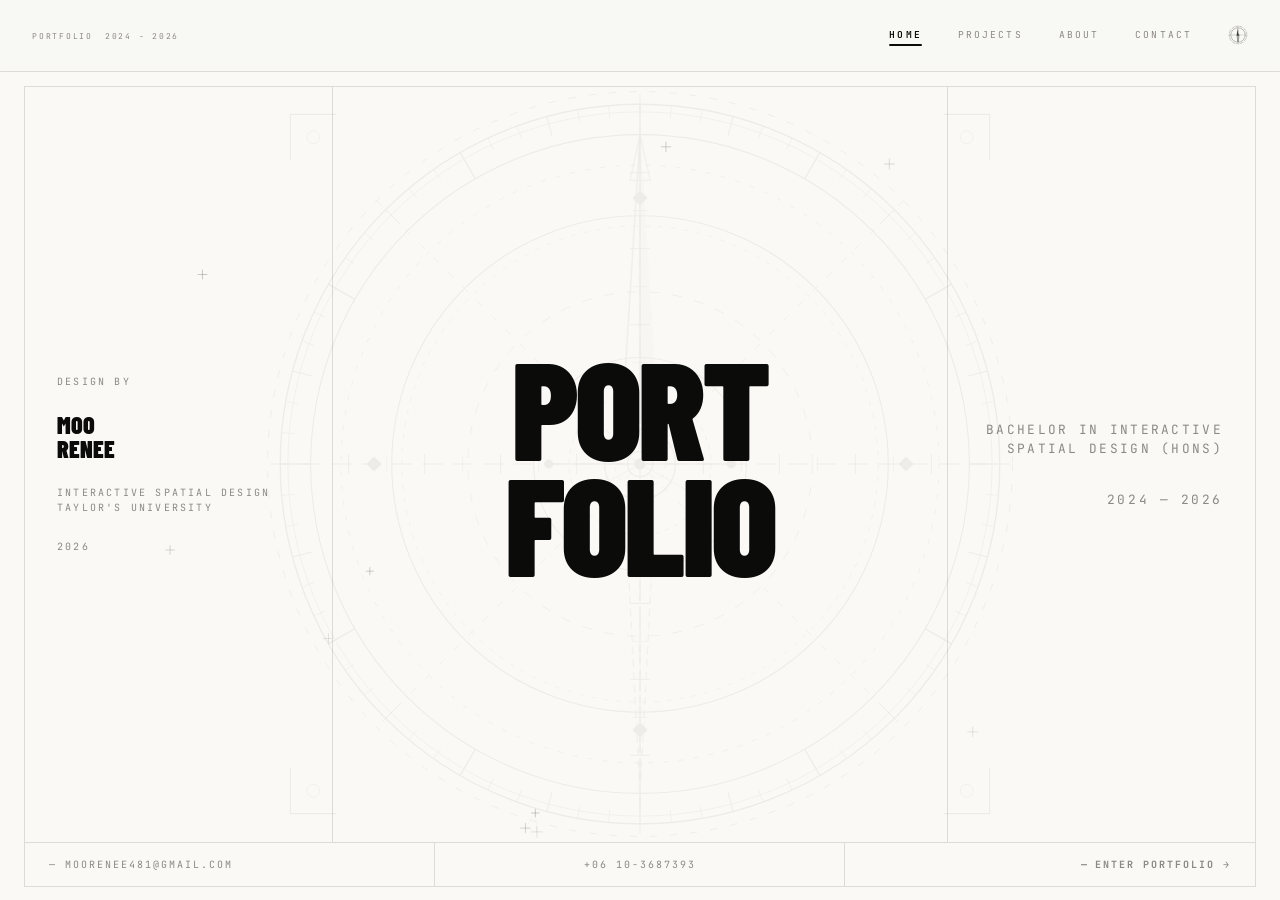
==== commit 024c6380: "Add files via upload" ====
--- a/index.html
+++ b/index.html
@@ -37,9 +37,14 @@
       }
       document.head.appendChild(style);
 
-      // Safety fallback timer: only remove anti-fouc after 2500ms if script.js fails to initialize
+      // Safety fallback timer: ensure target view has active class before lifting early-route-style
       setTimeout(function() {
         document.documentElement.classList.remove('anti-fouc');
+        var hasActive = document.querySelector('.page-view.active');
+        if (!hasActive) {
+          var target = document.getElementById('view-' + v) || document.getElementById('view-home');
+          if (target) target.classList.add('active');
+        }
         var es = document.getElementById('early-route-style');
         if (es) es.remove();
       }, 2500);
@@ -364,7 +369,7 @@
   }
   </script>
 
-  <link rel="stylesheet" href="styles.css?v=20261101_0015" />
+  <link rel="stylesheet" href="styles.css?v=20261101_1330" />
 </head>
 <body class="site-body">
 
@@ -453,7 +458,7 @@
   <main class="app-viewport" id="app-viewport">
 
     <!-- ================= VIEW 1: HOME (ARCHITECTURAL 100VH GRID) ================= -->
-    <section class="page-view" id="view-home">
+    <section class="page-view active" id="view-home">
       <div class="home-paper-stage">
         
         <!-- Inset Architectural Grid Container -->
@@ -1406,9 +1411,9 @@
   <!-- Storage and Application Scripts -->
   <script src="https://www.gstatic.com/firebasejs/10.8.0/firebase-app-compat.js"></script>
   <script src="https://www.gstatic.com/firebasejs/10.8.0/firebase-firestore-compat.js"></script>
-  <script src="firebase-config.js?v=20261101_0015"></script>
-  <script src="database.js?v=20261101_0015"></script>
-  <script src="script.js?v=20261101_0015"></script>
+  <script src="firebase-config.js?v=20261103_2000"></script>
+  <script src="database.js?v=20261103_2000"></script>
+  <script src="script.js?v=20261103_2000"></script>
   <!-- Vercel Web Analytics (Active automatically upon enabling Analytics in Vercel dashboard) -->
   <script defer src="/_vercel/insights/script.js"></script>
 </body>
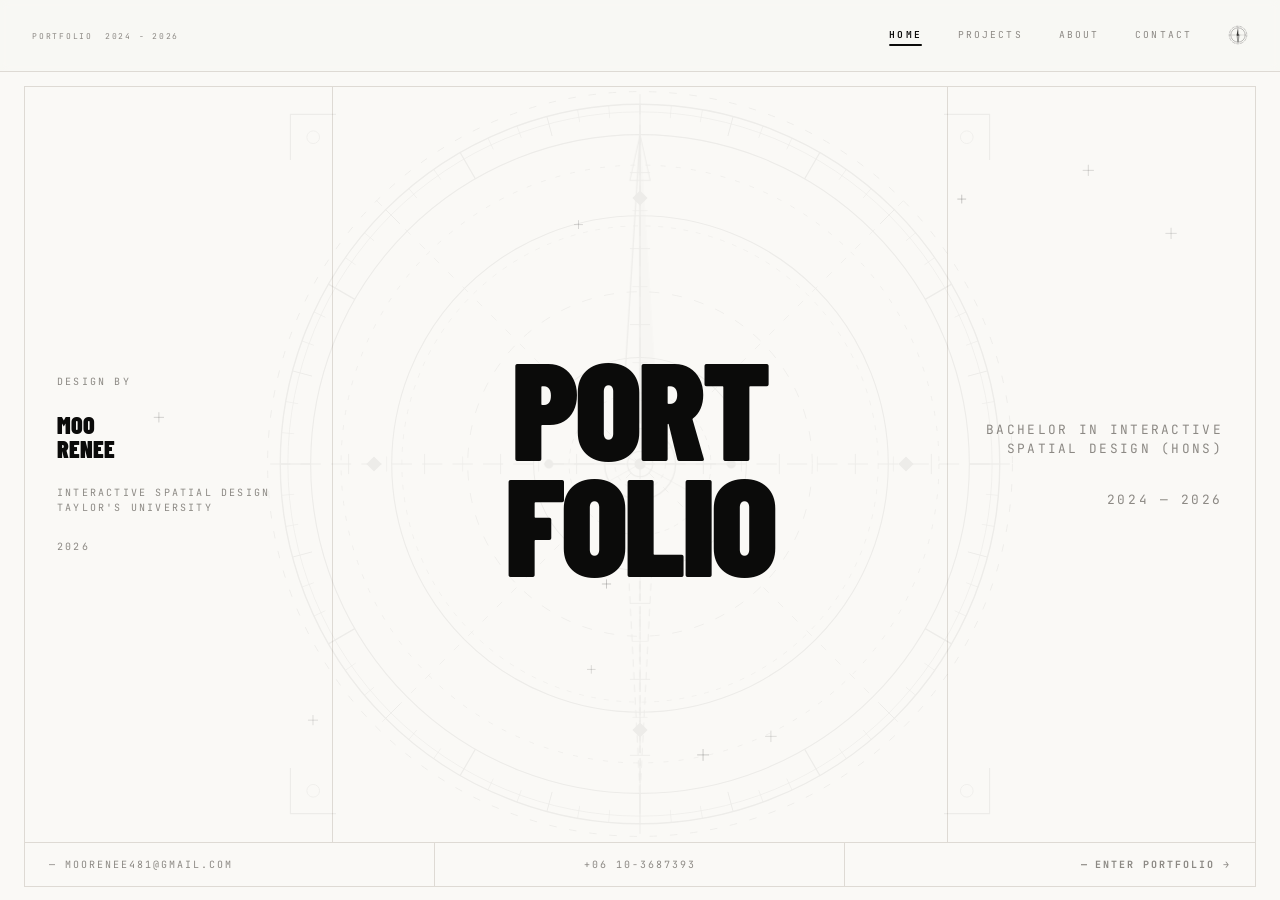
==== commit 9d504022: "Add files via upload" ====
--- a/index.html
+++ b/index.html
@@ -369,7 +369,7 @@
   }
   </script>
 
-  <link rel="stylesheet" href="styles.css?v=20261101_1330" />
+  <link rel="stylesheet" href="styles.css?v=20261103_2030" />
 </head>
 <body class="site-body">
 
--- a/styles.css
+++ b/styles.css
@@ -2831,7 +2831,8 @@
   height: 100%;
   object-fit: cover;
   image-rendering: -webkit-optimize-contrast;
-  image-rendering: auto;
+  image-rendering: high-quality;
+  transform: translateZ(0);
   transition: transform var(--transition-smooth);
 }
 
@@ -3637,7 +3638,8 @@
   max-width: 100% !important;
   height: auto !important;
   image-rendering: -webkit-optimize-contrast;
-  image-rendering: auto;
+  image-rendering: high-quality;
+  transform: translateZ(0);
   transform: translateZ(0);
   backface-visibility: hidden;
 }
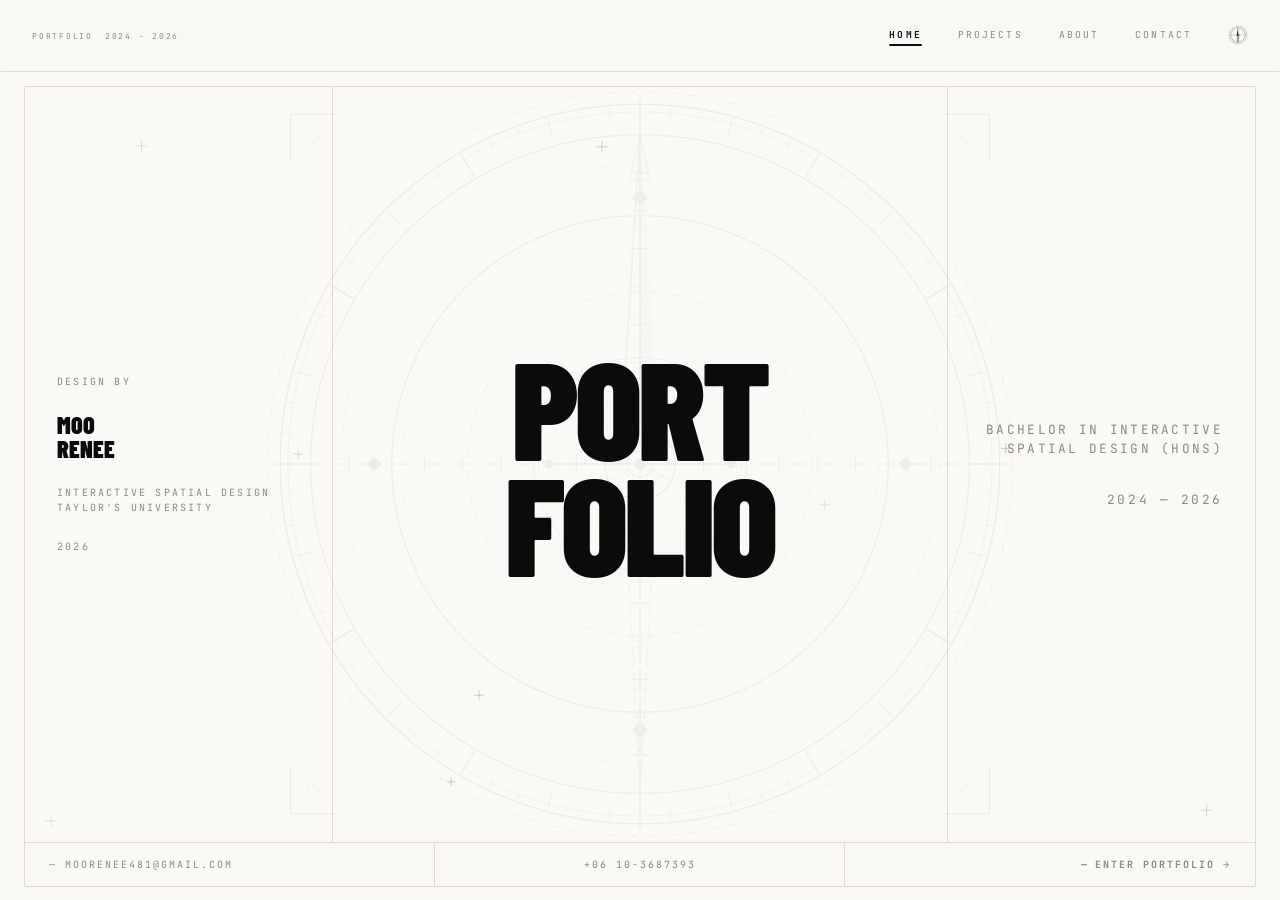
==== commit 3e5f2a64: "Add files via upload" ====
--- a/index.html
+++ b/index.html
@@ -77,7 +77,7 @@
       } catch(e) {}
     })();
   </script>
-  <meta name="viewport" content="width=device-width, initial-scale=1.0" />
+  <meta name="viewport" content="width=device-width, initial-scale=1.0, maximum-scale=5.0, user-scalable=yes" />
   <title>Moo Renee — Interactive Spatial Design Portfolio 2024–2026</title>
   
   <!-- High-End Editorial & Architectural Fonts from Figma -->
@@ -369,7 +369,7 @@
   }
   </script>
 
-  <link rel="stylesheet" href="styles.css?v=20261103_2030" />
+  <link rel="stylesheet" href="styles.css?v=20261103_2100" />
 </head>
 <body class="site-body">
 
@@ -1339,8 +1339,8 @@
   <!-- ================= PROJECT IMAGE LIGHTBOX MODAL (PHONE & DESKTOP ENLARGED VIEW) ================= -->
   <div class="image-lightbox-backdrop" id="image-lightbox-modal" style="display: none !important;" role="dialog" aria-modal="true" aria-label="Enlarged Image View">
     <div class="image-lightbox-topbar">
-      <button type="button" class="image-lightbox-zoom-btn" id="lightbox-zoom-btn" aria-label="Toggle 100% detail zoom">
-        <span id="lightbox-zoom-icon">🔍</span> <span id="lightbox-zoom-text">ZOOM 100% (READ DETAILS)</span>
+      <button type="button" class="image-lightbox-zoom-btn" id="lightbox-zoom-btn" aria-label="Toggle detail zoom">
+        <span id="lightbox-zoom-icon">🔍</span> <span id="lightbox-zoom-text">ZOOM IN (READ DETAILS)</span>
       </button>
       <button type="button" class="image-lightbox-close" id="lightbox-close-btn" aria-label="Close enlarged image">&times;</button>
     </div>
@@ -1411,9 +1411,9 @@
   <!-- Storage and Application Scripts -->
   <script src="https://www.gstatic.com/firebasejs/10.8.0/firebase-app-compat.js"></script>
   <script src="https://www.gstatic.com/firebasejs/10.8.0/firebase-firestore-compat.js"></script>
-  <script src="firebase-config.js?v=20261103_2000"></script>
-  <script src="database.js?v=20261103_2000"></script>
-  <script src="script.js?v=20261103_2000"></script>
+  <script src="firebase-config.js?v=20261103_2100"></script>
+  <script src="database.js?v=20261103_2100"></script>
+  <script src="script.js?v=20261103_2100"></script>
   <!-- Vercel Web Analytics (Active automatically upon enabling Analytics in Vercel dashboard) -->
   <script defer src="/_vercel/insights/script.js"></script>
 </body>
--- a/styles.css
+++ b/styles.css
@@ -3477,19 +3477,19 @@
   max-width: 100%;
   display: flex;
   flex-direction: column;
-  touch-action: pan-y;
+  touch-action: pan-y pinch-zoom;
 }
 
 .portrait-image-card {
   width: 100%;
   position: relative;
-  touch-action: pan-y;
+  touch-action: pan-y pinch-zoom;
   background-color: #ffffff !important;
 }
 
 .portrait-img-box {
   width: 100%;
-  touch-action: pan-y;
+  touch-action: pan-y pinch-zoom;
   background-color: #ffffff !important;
   position: relative;
   cursor: pointer;
@@ -3674,7 +3674,7 @@
 /* Supplementary Gallery */
 .detail-scroll-gallery-section {
   margin-bottom: 2rem;
-  touch-action: pan-y;
+  touch-action: pan-y pinch-zoom;
   position: relative;
 }
 
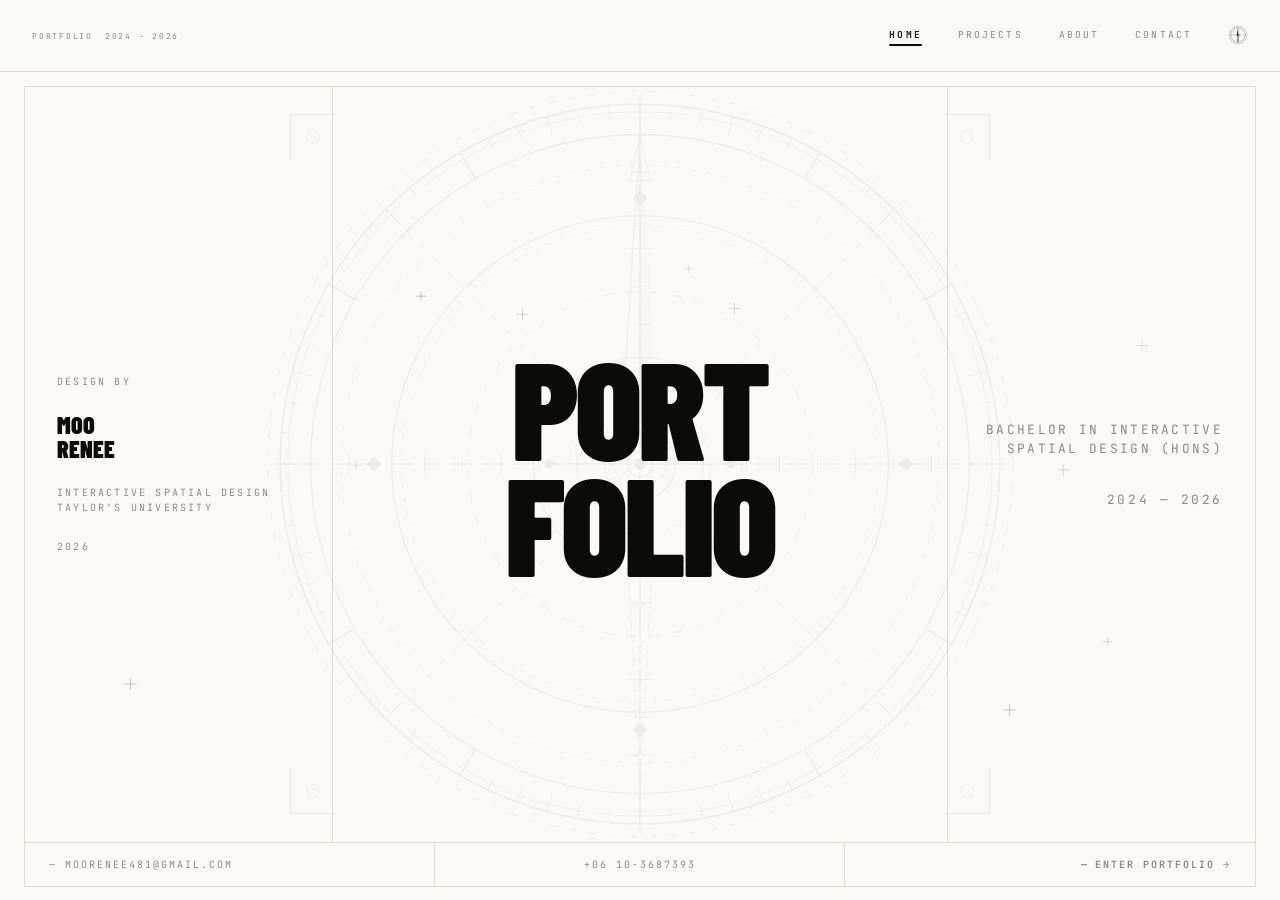
==== commit 34ba861f: "Add files via upload" ====
--- a/index.html
+++ b/index.html
@@ -369,7 +369,7 @@
   }
   </script>
 
-  <link rel="stylesheet" href="styles.css?v=20261103_2100" />
+  <link rel="stylesheet" href="styles.css?v=20261103_2130" />
 </head>
 <body class="site-body">
 
@@ -1339,9 +1339,17 @@
   <!-- ================= PROJECT IMAGE LIGHTBOX MODAL (PHONE & DESKTOP ENLARGED VIEW) ================= -->
   <div class="image-lightbox-backdrop" id="image-lightbox-modal" style="display: none !important;" role="dialog" aria-modal="true" aria-label="Enlarged Image View">
     <div class="image-lightbox-topbar">
-      <button type="button" class="image-lightbox-zoom-btn" id="lightbox-zoom-btn" aria-label="Toggle detail zoom">
-        <span id="lightbox-zoom-icon">🔍</span> <span id="lightbox-zoom-text">ZOOM IN (READ DETAILS)</span>
-      </button>
+      <div class="image-lightbox-controls">
+        <button type="button" class="image-lightbox-ctrl-btn" id="lightbox-zoom-out-btn" aria-label="Zoom out" title="Zoom out (−)">−</button>
+        <span class="image-lightbox-zoom-badge" id="lightbox-zoom-level">100%</span>
+        <button type="button" class="image-lightbox-ctrl-btn" id="lightbox-zoom-in-btn" aria-label="Zoom in" title="Zoom in (+)">+</button>
+        <button type="button" class="image-lightbox-ctrl-btn" id="lightbox-zoom-fit-btn" aria-label="Fit to screen" title="Fit to screen">FIT</button>
+      </div>
+      <div class="lightbox-hint-tag" aria-hidden="true">
+        <span>SCROLL / PINCH TO ZOOM</span>
+        <span class="hint-dot">&bull;</span>
+        <span>DRAG TO PAN</span>
+      </div>
       <button type="button" class="image-lightbox-close" id="lightbox-close-btn" aria-label="Close enlarged image">&times;</button>
     </div>
     <div class="image-lightbox-content" id="lightbox-content-box">
@@ -1411,9 +1419,9 @@
   <!-- Storage and Application Scripts -->
   <script src="https://www.gstatic.com/firebasejs/10.8.0/firebase-app-compat.js"></script>
   <script src="https://www.gstatic.com/firebasejs/10.8.0/firebase-firestore-compat.js"></script>
-  <script src="firebase-config.js?v=20261103_2100"></script>
-  <script src="database.js?v=20261103_2100"></script>
-  <script src="script.js?v=20261103_2100"></script>
+  <script src="firebase-config.js?v=20261103_2130"></script>
+  <script src="database.js?v=20261103_2130"></script>
+  <script src="script.js?v=20261103_2130"></script>
   <!-- Vercel Web Analytics (Active automatically upon enabling Analytics in Vercel dashboard) -->
   <script defer src="/_vercel/insights/script.js"></script>
 </body>
--- a/styles.css
+++ b/styles.css
@@ -5479,7 +5479,7 @@
   text-decoration: underline;
 }
 
-/* ================= 15. PROJECT IMAGE LIGHTBOX MODAL (PHONE & DESKTOP) ================= */
+/* ================= 15. PROJECT IMAGE LIGHTBOX MODAL (PHONE & LAPTOP FLEXIBLE ZOOM & PAN) ================= */
 .image-lightbox-backdrop {
   position: fixed;
   inset: 0;
@@ -5487,7 +5487,7 @@
   height: 100vh;
   height: 100dvh;
   z-index: 99999;
-  background-color: rgba(10, 15, 35, 0.94);
+  background-color: rgba(10, 15, 35, 0.95);
   -webkit-backdrop-filter: blur(14px);
   backdrop-filter: blur(14px);
   display: flex;
@@ -5497,10 +5497,17 @@
   padding: 1rem;
   box-sizing: border-box;
   animation: lightboxFadeIn 0.2s cubic-bezier(0.16, 1, 0.3, 1) forwards;
-  cursor: zoom-out;
-  overflow-y: auto;
-  overflow-x: auto;
-  -webkit-overflow-scrolling: touch;
+  overflow: hidden; /* Clean hardware-accelerated 360-degree pan & zoom without awkward page scrollbars */
+  user-select: none;
+  touch-action: none;
+}
+
+.image-lightbox-backdrop.is-zoomed {
+  cursor: grab;
+}
+
+.image-lightbox-backdrop.is-zoomed.is-dragging {
+  cursor: grabbing;
 }
 
 @keyframes lightboxFadeIn {
@@ -5526,8 +5533,90 @@
   display: flex;
   align-items: center;
   justify-content: space-between;
+  gap: 1rem;
   z-index: 100000;
   pointer-events: none;
+}
+
+.image-lightbox-controls {
+  pointer-events: auto;
+  display: inline-flex;
+  align-items: center;
+  gap: 2px;
+  background: rgba(17, 34, 80, 0.92);
+  border: 1px solid rgba(218, 209, 202, 0.4);
+  padding: 4px 6px;
+  border-radius: 2px;
+  box-shadow: 0 4px 16px rgba(0, 0, 0, 0.4);
+}
+
+.image-lightbox-ctrl-btn {
+  background: transparent;
+  border: 1px solid transparent;
+  color: #DAD1CA;
+  font-family: var(--font-mono);
+  font-size: 0.8rem;
+  font-weight: 700;
+  min-width: 32px;
+  height: 30px;
+  padding: 0 8px;
+  display: inline-flex;
+  align-items: center;
+  justify-content: center;
+  border-radius: 2px;
+  cursor: pointer;
+  transition: all 0.15s ease;
+  user-select: none;
+}
+
+.image-lightbox-ctrl-btn:hover {
+  background: #DAD1CA;
+  color: #112250;
+  border-color: #DAD1CA;
+}
+
+.image-lightbox-ctrl-btn:active {
+  transform: scale(0.94);
+}
+
+.image-lightbox-zoom-badge {
+  font-family: var(--font-mono);
+  font-size: 0.72rem;
+  font-weight: 700;
+  letter-spacing: 0.06em;
+  color: #FAF8F5;
+  padding: 0 8px;
+  min-width: 48px;
+  text-align: center;
+  user-select: none;
+}
+
+.lightbox-hint-tag {
+  font-family: var(--font-mono);
+  font-size: 0.68rem;
+  letter-spacing: 0.12em;
+  text-transform: uppercase;
+  color: rgba(218, 209, 202, 0.75);
+  background: rgba(10, 20, 50, 0.65);
+  border: 1px solid rgba(218, 209, 202, 0.2);
+  padding: 6px 14px;
+  border-radius: 20px;
+  display: inline-flex;
+  align-items: center;
+  gap: 8px;
+  user-select: none;
+  pointer-events: none;
+}
+
+.lightbox-hint-tag .hint-dot {
+  font-size: 0.75rem;
+  color: rgba(218, 209, 202, 0.4);
+}
+
+@media (max-width: 768px) {
+  .lightbox-hint-tag {
+    display: none;
+  }
 }
 
 .image-lightbox-zoom-btn {
@@ -5589,45 +5678,41 @@
   align-items: center;
   justify-content: center;
   position: relative;
-  transition: max-width 0.2s ease, max-height 0.2s ease;
+  overflow: visible;
+  pointer-events: auto;
 }
 
 .image-lightbox-content.zoomed {
+  width: 100% !important;
+  height: 100% !important;
   max-width: none !important;
   max-height: none !important;
-  width: 100% !important;
-  height: auto !important;
-  margin: auto;
-  padding-top: 4.5rem;
-  padding-bottom: 3.5rem;
-  display: flex;
-  flex-direction: column;
-  align-items: center;
 }
 
 .lightbox-img {
-  max-width: 94vw;
+  max-width: 92vw;
   max-height: 82vh;
   max-height: 82dvh;
   object-fit: contain;
-  box-shadow: 0 20px 60px rgba(0, 0, 0, 0.7);
+  box-shadow: 0 20px 60px rgba(0, 0, 0, 0.75);
   border: 1px solid rgba(218, 209, 202, 0.25);
   background-color: #ffffff;
   image-rendering: -webkit-optimize-contrast;
-  image-rendering: crisp-edges;
+  image-rendering: high-quality;
   border-radius: 2px;
-  transition: transform 0.2s ease, max-width 0.2s ease;
   cursor: zoom-in;
-}
-
-.image-lightbox-content.zoomed .lightbox-img {
-  max-width: min(96vw, 1800px) !important;
-  max-height: none !important;
-  width: 100% !important;
-  height: auto !important;
-  object-fit: visible !important;
-  cursor: zoom-out !important;
-  box-shadow: 0 30px 90px rgba(0, 0, 0, 0.85);
+  user-select: none;
+  -webkit-user-drag: none;
+  will-change: transform;
+}
+
+.image-lightbox-backdrop.is-zoomed .lightbox-img {
+  cursor: grab;
+  box-shadow: 0 30px 90px rgba(0, 0, 0, 0.9);
+}
+
+.image-lightbox-backdrop.is-zoomed.is-dragging .lightbox-img {
+  cursor: grabbing;
 }
 
 .lightbox-caption {
@@ -5665,7 +5750,7 @@
 
 @media (max-width: 600px) {
   body.lightbox-open .image-lightbox-backdrop {
-    display: block !important;
+    display: flex !important;
     padding: 0 !important;
   }
   .image-lightbox-content {
@@ -5675,24 +5760,6 @@
     justify-content: center !important;
     align-items: center !important;
   }
-  .image-lightbox-content.zoomed {
-    width: max-content !important;
-    max-width: none !important;
-    display: block !important;
-    padding: 4.5rem 1rem 3.5rem 1rem !important;
-  }
-  .image-lightbox-content.zoomed .lightbox-img {
-    width: auto !important;
-    max-width: none !important;
-    min-width: 1400px !important;
-    height: auto !important;
-    touch-action: pan-x pan-y !important;
-  }
-  .image-lightbox-badge {
-    font-size: 0.65rem;
-    padding: 5px 10px;
-    letter-spacing: 0.08em;
-  }
   .image-lightbox-close {
     width: 40px;
     height: 40px;
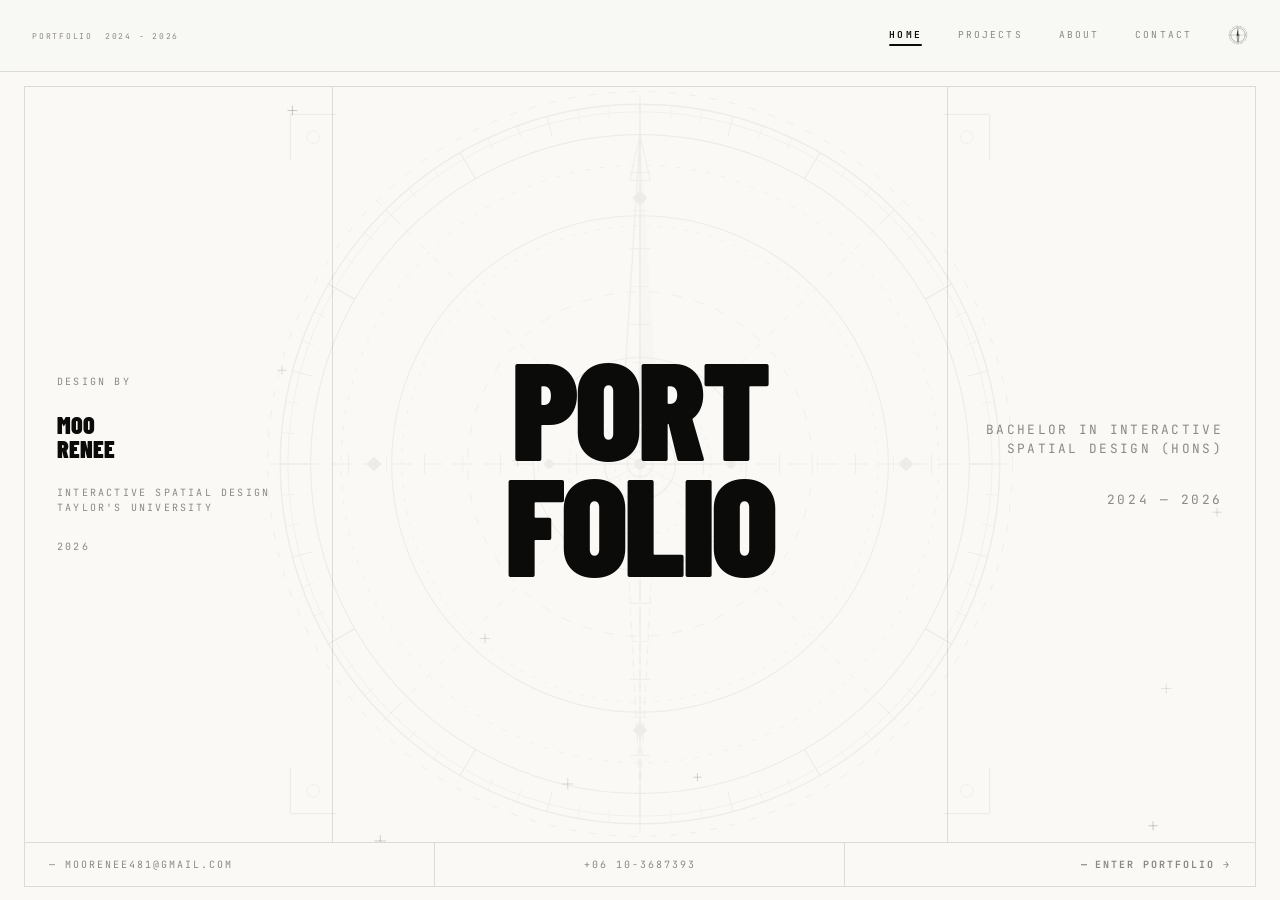
==== commit 6d085891: "Add files via upload" ====
--- a/index.html
+++ b/index.html
@@ -369,7 +369,7 @@
   }
   </script>
 
-  <link rel="stylesheet" href="styles.css?v=20261103_2130" />
+  <link rel="stylesheet" href="styles.css?v=20261103_2230" />
 </head>
 <body class="site-body">
 
@@ -1419,9 +1419,9 @@
   <!-- Storage and Application Scripts -->
   <script src="https://www.gstatic.com/firebasejs/10.8.0/firebase-app-compat.js"></script>
   <script src="https://www.gstatic.com/firebasejs/10.8.0/firebase-firestore-compat.js"></script>
-  <script src="firebase-config.js?v=20261103_2130"></script>
-  <script src="database.js?v=20261103_2130"></script>
-  <script src="script.js?v=20261103_2130"></script>
+  <script src="firebase-config.js?v=20261103_2230"></script>
+  <script src="database.js?v=20261103_2230"></script>
+  <script src="script.js?v=20261103_2230"></script>
   <!-- Vercel Web Analytics (Active automatically upon enabling Analytics in Vercel dashboard) -->
   <script defer src="/_vercel/insights/script.js"></script>
 </body>
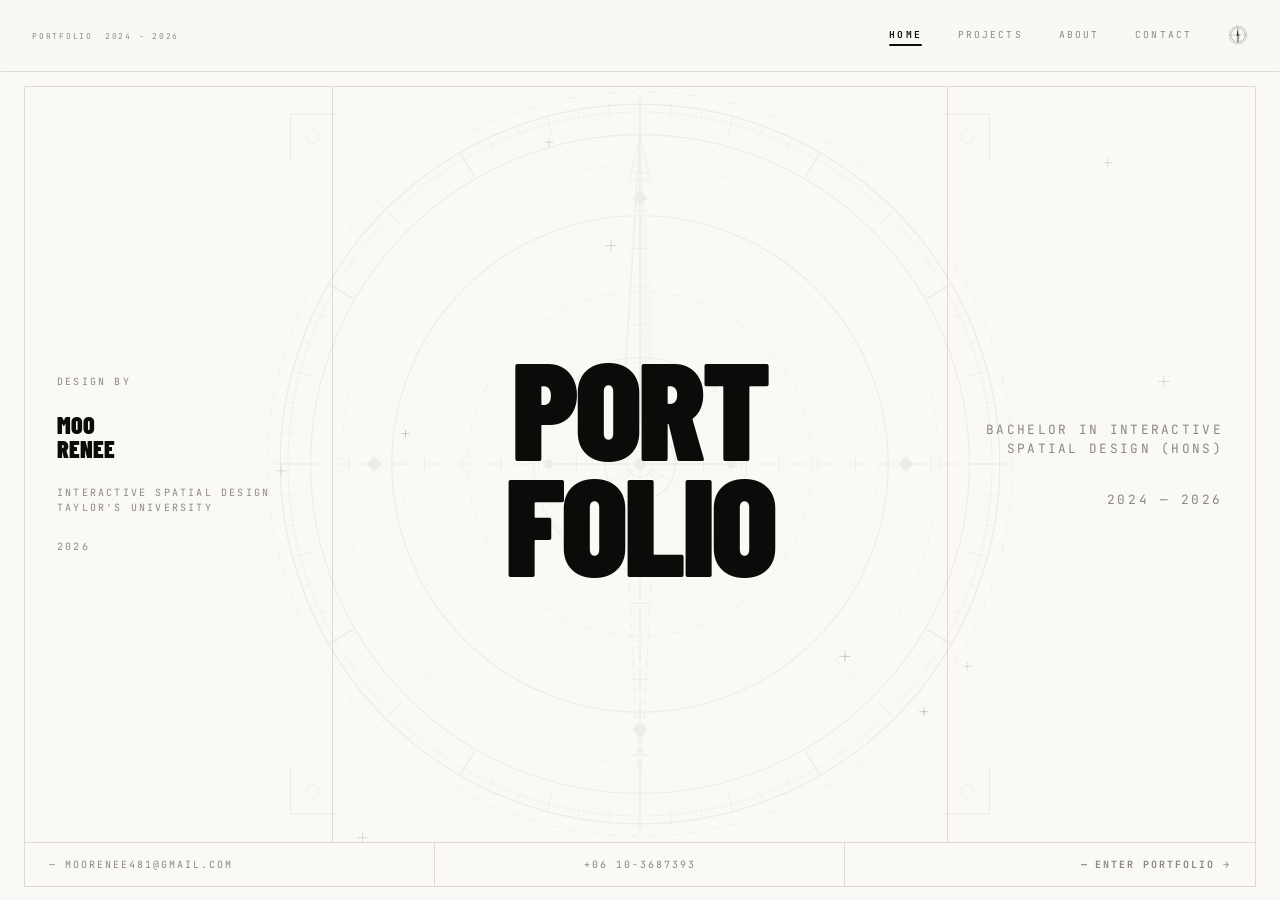
==== commit 13dfd7bf: "Add files via upload" ====
--- a/index.html
+++ b/index.html
@@ -369,7 +369,7 @@
   }
   </script>
 
-  <link rel="stylesheet" href="styles.css?v=20261103_2230" />
+  <link rel="stylesheet" href="styles.css?v=20261103_2250" />
 </head>
 <body class="site-body">
 
@@ -1419,9 +1419,9 @@
   <!-- Storage and Application Scripts -->
   <script src="https://www.gstatic.com/firebasejs/10.8.0/firebase-app-compat.js"></script>
   <script src="https://www.gstatic.com/firebasejs/10.8.0/firebase-firestore-compat.js"></script>
-  <script src="firebase-config.js?v=20261103_2230"></script>
-  <script src="database.js?v=20261103_2230"></script>
-  <script src="script.js?v=20261103_2230"></script>
+  <script src="firebase-config.js?v=20261103_2250"></script>
+  <script src="database.js?v=20261103_2250"></script>
+  <script src="script.js?v=20261103_2250"></script>
   <!-- Vercel Web Analytics (Active automatically upon enabling Analytics in Vercel dashboard) -->
   <script defer src="/_vercel/insights/script.js"></script>
 </body>
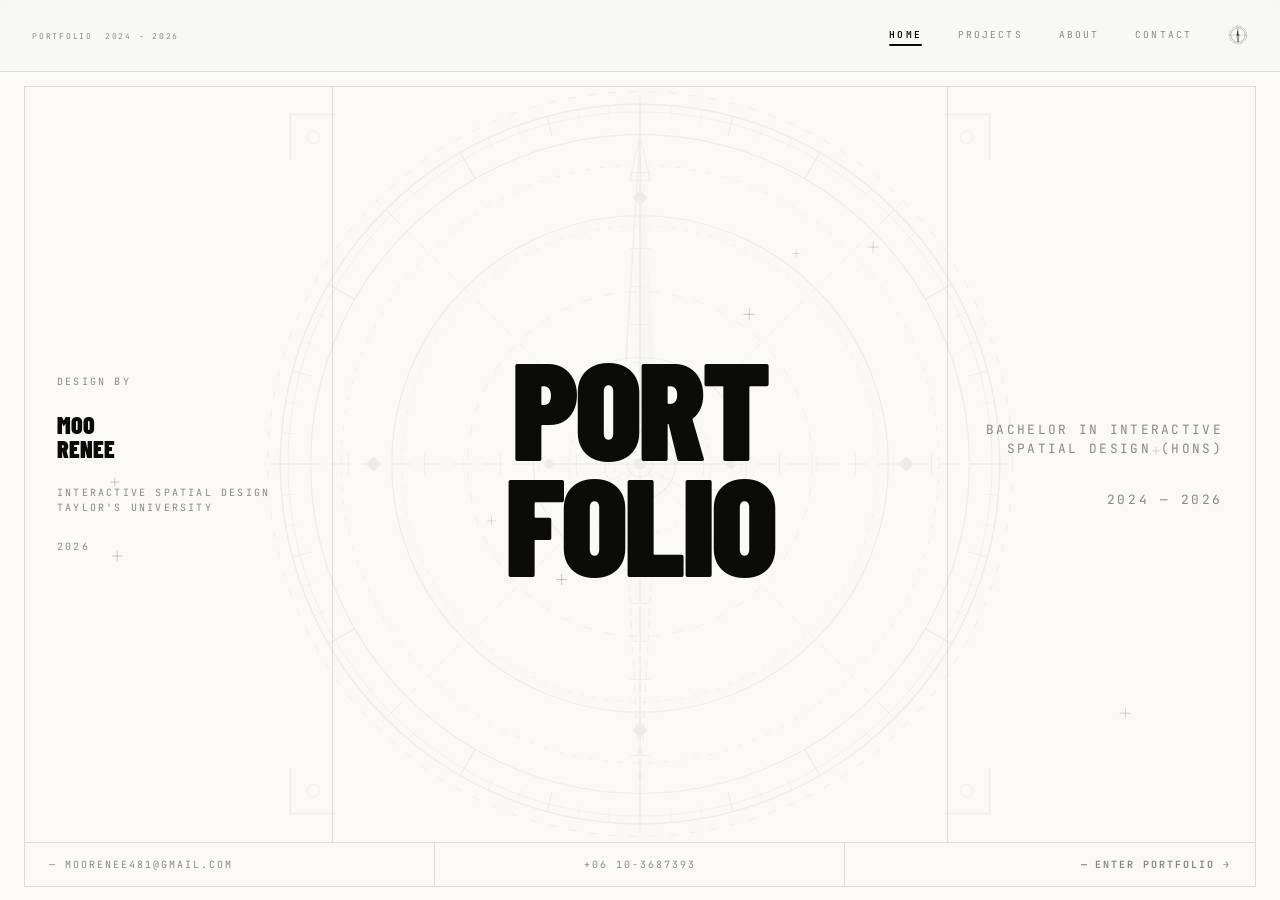
==== commit f380ae61: "Add files via upload" ====
--- a/index.html
+++ b/index.html
@@ -369,7 +369,7 @@
   }
   </script>
 
-  <link rel="stylesheet" href="styles.css?v=20261103_2250" />
+  <link rel="stylesheet" href="styles.css?v=20261104_1545" />
 </head>
 <body class="site-body">
 
@@ -1419,9 +1419,9 @@
   <!-- Storage and Application Scripts -->
   <script src="https://www.gstatic.com/firebasejs/10.8.0/firebase-app-compat.js"></script>
   <script src="https://www.gstatic.com/firebasejs/10.8.0/firebase-firestore-compat.js"></script>
-  <script src="firebase-config.js?v=20261103_2250"></script>
-  <script src="database.js?v=20261103_2250"></script>
-  <script src="script.js?v=20261103_2250"></script>
+  <script src="firebase-config.js?v=20261104_1545"></script>
+  <script src="database.js?v=20261104_1545"></script>
+  <script src="script.js?v=20261104_1545"></script>
   <!-- Vercel Web Analytics (Active automatically upon enabling Analytics in Vercel dashboard) -->
   <script defer src="/_vercel/insights/script.js"></script>
 </body>
--- a/styles.css
+++ b/styles.css
@@ -3496,32 +3496,7 @@
 }
 
 .img-enlarge-hint {
-  position: absolute;
-  bottom: 12px;
-  right: 12px;
-  display: inline-flex;
-  align-items: center;
-  gap: 6px;
-  background: rgba(17, 34, 80, 0.90);
-  color: #DAD1CA;
-  font-family: var(--font-mono, monospace);
-  font-size: 0.65rem;
-  font-weight: 600;
-  letter-spacing: 0.08em;
-  padding: 5px 10px;
-  border: 1px solid rgba(218, 209, 202, 0.35);
-  border-radius: 2px;
-  pointer-events: none;
-  opacity: 0.85;
-  transition: opacity 0.2s ease, transform 0.2s ease;
-  z-index: 5;
-  box-shadow: 0 4px 12px rgba(0, 0, 0, 0.25);
-}
-
-.portrait-img-box:hover .img-enlarge-hint {
-  opacity: 1;
-  background: rgba(17, 34, 80, 0.98);
-  transform: translateY(-2px);
+  display: none !important;
 }
 
 .portrait-img-box img {
@@ -3530,9 +3505,9 @@
   max-width: 100% !important;
   height: auto !important;
   background-color: #ffffff !important;
-  image-rendering: -webkit-optimize-contrast;
-  image-rendering: high-quality;
-  transform: translateZ(0);
+  image-rendering: auto;
+  -webkit-backface-visibility: hidden;
+  backface-visibility: hidden;
 }
 
 /* Fit-Width Embedded Link & Presentation Cards */
@@ -5690,25 +5665,27 @@
 }
 
 .lightbox-img {
-  max-width: 92vw;
-  max-height: 82vh;
-  max-height: 82dvh;
+  max-width: 94vw;
+  max-height: 86vh;
+  max-height: 86dvh;
   object-fit: contain;
   box-shadow: 0 20px 60px rgba(0, 0, 0, 0.75);
   border: 1px solid rgba(218, 209, 202, 0.25);
   background-color: #ffffff;
-  image-rendering: -webkit-optimize-contrast;
-  image-rendering: high-quality;
+  image-rendering: auto;
   border-radius: 2px;
   cursor: zoom-in;
   user-select: none;
   -webkit-user-drag: none;
-  will-change: transform;
+  -webkit-backface-visibility: hidden;
+  backface-visibility: hidden;
 }
 
 .image-lightbox-backdrop.is-zoomed .lightbox-img {
   cursor: grab;
   box-shadow: 0 30px 90px rgba(0, 0, 0, 0.9);
+  max-width: none !important;
+  max-height: none !important;
 }
 
 .image-lightbox-backdrop.is-zoomed.is-dragging .lightbox-img {
